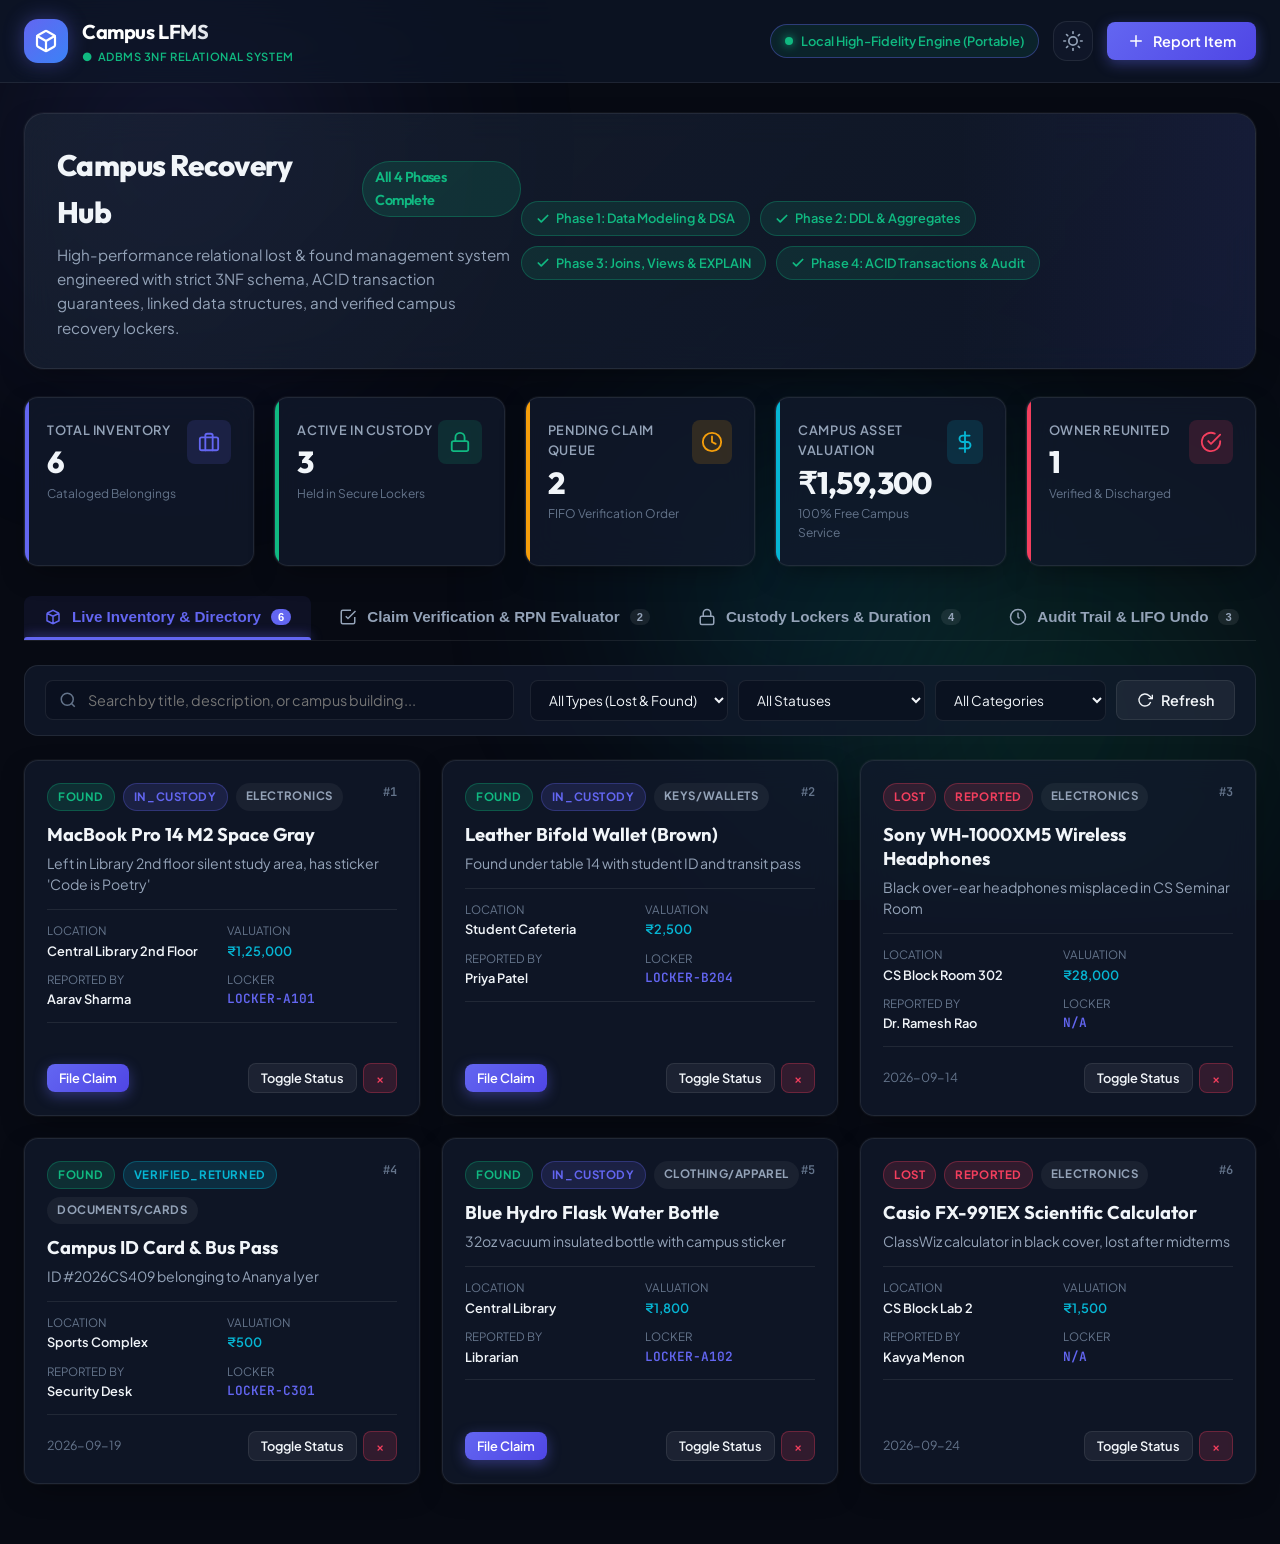
==== ui/index.html @ e2cf9685 "Complete Phases 1-4 implementation, practical demo suites, observation record, and modern Web UI" ====
<!DOCTYPE html>
<html lang="en">
<head>
  <meta charset="UTF-8">
  <meta name="viewport" content="width=device-width, initial-scale=1.0">
  <title>Campus Lost & Found Management System | Enterprise Relational Hub</title>
  <meta name="description" content="ADBMS Enterprise Relational Database and Data Structures Management System for Campus Lost and Found Property Recovery.">
  
  <!-- Modern Google Fonts -->
  <link rel="preconnect" href="https://fonts.googleapis.com">
  <link rel="preconnect" href="https://fonts.gstatic.com" crossorigin>
  <link href="https://fonts.googleapis.com/css2?family=JetBrains+Mono:wght@400;500;700&family=Outfit:wght@500;600;700;800&family=Plus+Jakarta+Sans:wght@400;500;600;700&display=swap" rel="stylesheet">
  
  <link rel="stylesheet" href="styles.css">
</head>
<body>

  <!-- Ambient Animated Gradient Mesh -->
  <div class="ambient-bg" aria-hidden="true">
    <div class="ambient-blob blob-1"></div>
    <div class="ambient-blob blob-2"></div>
    <div class="ambient-blob blob-3"></div>
  </div>

  <!-- Header -->
  <header class="site-header">
    <div class="header-inner">
      <a href="#" class="brand" id="brand-link">
        <div class="brand-icon">
          <svg width="24" height="24" viewBox="0 0 24 24" fill="none" stroke="currentColor" stroke-width="2.2" stroke-linecap="round" stroke-linejoin="round">
            <path d="M21 16V8a2 2 0 0 0-1-1.73l-7-4a2 2 0 0 0-2 0l-7 4A2 2 0 0 0 3 8v8a2 2 0 0 0 1 1.73l7 4a2 2 0 0 0 2 0l7-4A2 2 0 0 0 21 16z"></path>
            <polyline points="3.27 6.96 12 12.01 20.73 6.96"></polyline>
            <line x1="12" y1="22.08" x2="12" y2="12"></line>
          </svg>
        </div>
        <div class="brand-info">
          <h1>Campus LFMS</h1>
          <div class="brand-badge">
            <span>●</span> ADBMS 3NF Relational System
          </div>
        </div>
      </a>

      <div class="header-actions">
        <div class="system-status-pill" id="system-status-pill" title="Live Database Engine Status">
          <span class="status-dot"></span>
          <span id="db-engine-label">SQLite Engine Active</span>
        </div>

        <button class="theme-btn" id="theme-toggle-btn" aria-label="Toggle Theme" title="Toggle Light/Dark Theme">
          <svg width="20" height="20" viewBox="0 0 24 24" fill="none" stroke="currentColor" stroke-width="2" stroke-linecap="round" stroke-linejoin="round">
            <circle cx="12" cy="12" r="5"></circle>
            <line x1="12" y1="1" x2="12" y2="3"></line>
            <line x1="12" y1="21" x2="12" y2="23"></line>
            <line x1="4.22" y1="4.22" x2="5.64" y2="5.64"></line>
            <line x1="18.36" y1="18.36" x2="19.78" y2="19.78"></line>
            <line x1="1" y1="12" x2="3" y2="12"></line>
            <line x1="21" y1="12" x2="23" y2="12"></line>
            <line x1="4.22" y1="19.78" x2="5.64" y2="18.36"></line>
            <line x1="18.36" y1="5.64" x2="19.78" y2="4.22"></line>
          </svg>
        </button>

        <button class="btn btn-primary" id="btn-report-item">
          <svg width="18" height="18" viewBox="0 0 24 24" fill="none" stroke="currentColor" stroke-width="2" stroke-linecap="round" stroke-linejoin="round">
            <line x1="12" y1="5" x2="12" y2="19"></line>
            <line x1="5" y1="12" x2="19" y2="12"></line>
          </svg>
          Report Item
        </button>
      </div>
    </div>
  </header>

  <!-- Main App Container -->
  <main class="container">

    <!-- Hero / Phase Progress Banner -->
    <section class="hero-banner">
      <div class="hero-text">
        <h2>
          <span>Campus Recovery Hub</span>
          <span style="font-size: 0.9rem; font-weight: 600; color: var(--emerald); background: rgba(16, 185, 129, 0.15); padding: 4px 12px; border-radius: var(--radius-full); border: 1px solid rgba(16, 185, 129, 0.3);">All 4 Phases Complete</span>
        </h2>
        <p>
          High-performance relational lost & found management system engineered with strict 3NF schema, 
          ACID transaction guarantees, linked data structures, and verified campus recovery lockers.
        </p>
      </div>

      <div class="phase-badges-row">
        <div class="phase-pill completed" title="Phase 1: Real-world dataset extraction, ER model, 3NF schema & Linear DSA (Linked List, Queue, Stack, RPN)">
          <svg width="14" height="14" viewBox="0 0 24 24" fill="none" stroke="currentColor" stroke-width="3" stroke-linecap="round" stroke-linejoin="round"><polyline points="20 6 9 17 4 12"></polyline></svg>
          Phase 1: Data Modeling & DSA
        </div>
        <div class="phase-pill completed" title="Phase 2: DDL 7-table creation, DML seeding, data cleaning, NULL handling & aggregate queries">
          <svg width="14" height="14" viewBox="0 0 24 24" fill="none" stroke="currentColor" stroke-width="3" stroke-linecap="round" stroke-linejoin="round"><polyline points="20 6 9 17 4 12"></polyline></svg>
          Phase 2: DDL & Aggregates
        </div>
        <div class="phase-pill completed" title="Phase 3: Joins, subqueries, database views, EXPLAIN plans & stored functions">
          <svg width="14" height="14" viewBox="0 0 24 24" fill="none" stroke="currentColor" stroke-width="3" stroke-linecap="round" stroke-linejoin="round"><polyline points="20 6 9 17 4 12"></polyline></svg>
          Phase 3: Joins, Views & EXPLAIN
        </div>
        <div class="phase-pill completed" title="Phase 4: ACID transactions, concurrency isolation, locks & referential integrity audits">
          <svg width="14" height="14" viewBox="0 0 24 24" fill="none" stroke="currentColor" stroke-width="3" stroke-linecap="round" stroke-linejoin="round"><polyline points="20 6 9 17 4 12"></polyline></svg>
          Phase 4: ACID Transactions & Audit
        </div>
      </div>
    </section>

    <!-- KPI Metrics Grid -->
    <section class="metrics-grid" id="metrics-grid">
      <div class="metric-card indigo">
        <div class="metric-content">
          <span class="metric-label">Total Inventory</span>
          <span class="metric-value" id="kpi-total-items">--</span>
          <span class="metric-sub">Cataloged Belongings</span>
        </div>
        <div class="metric-icon-box">
          <svg width="22" height="22" viewBox="0 0 24 24" fill="none" stroke="currentColor" stroke-width="2" stroke-linecap="round" stroke-linejoin="round">
            <rect x="2" y="7" width="20" height="14" rx="2" ry="2"></rect>
            <path d="M16 21V5a2 2 0 0 0-2-2h-4a2 2 0 0 0-2 2v16"></path>
          </svg>
        </div>
      </div>

      <div class="metric-card emerald">
        <div class="metric-content">
          <span class="metric-label">Active in Custody</span>
          <span class="metric-value" id="kpi-in-custody">--</span>
          <span class="metric-sub">Held in Secure Lockers</span>
        </div>
        <div class="metric-icon-box">
          <svg width="22" height="22" viewBox="0 0 24 24" fill="none" stroke="currentColor" stroke-width="2" stroke-linecap="round" stroke-linejoin="round">
            <rect x="3" y="11" width="18" height="11" rx="2" ry="2"></rect>
            <path d="M7 11V7a5 5 0 0 1 10 0v4"></path>
          </svg>
        </div>
      </div>

      <div class="metric-card amber">
        <div class="metric-content">
          <span class="metric-label">Pending Claim Queue</span>
          <span class="metric-value" id="kpi-pending-claims">--</span>
          <span class="metric-sub">FIFO Verification Order</span>
        </div>
        <div class="metric-icon-box">
          <svg width="22" height="22" viewBox="0 0 24 24" fill="none" stroke="currentColor" stroke-width="2" stroke-linecap="round" stroke-linejoin="round">
            <circle cx="12" cy="12" r="10"></circle>
            <polyline points="12 6 12 12 16 14"></polyline>
          </svg>
        </div>
      </div>

      <div class="metric-card cyan">
        <div class="metric-content">
          <span class="metric-label">Campus Asset Valuation</span>
          <span class="metric-value" id="kpi-total-val">₹0</span>
          <span class="metric-sub">100% Free Campus Service</span>
        </div>
        <div class="metric-icon-box">
          <svg width="22" height="22" viewBox="0 0 24 24" fill="none" stroke="currentColor" stroke-width="2" stroke-linecap="round" stroke-linejoin="round">
            <line x1="12" y1="1" x2="12" y2="23"></line>
            <path d="M17 5H9.5a3.5 3.5 0 0 0 0 7h5a3.5 3.5 0 0 1 0 7H6"></path>
          </svg>
        </div>
      </div>

      <div class="metric-card rose">
        <div class="metric-content">
          <span class="metric-label">Owner Reunited</span>
          <span class="metric-value" id="kpi-returned-count">--</span>
          <span class="metric-sub">Verified & Discharged</span>
        </div>
        <div class="metric-icon-box">
          <svg width="22" height="22" viewBox="0 0 24 24" fill="none" stroke="currentColor" stroke-width="2" stroke-linecap="round" stroke-linejoin="round">
            <path d="M22 11.08V12a10 10 0 1 1-5.93-9.14"></path>
            <polyline points="22 4 12 14.01 9 11.01"></polyline>
          </svg>
        </div>
      </div>
    </section>

    <!-- Navigation Tabs -->
    <nav class="main-nav-tabs" role="tablist">
      <button class="tab-btn active" data-tab="tab-inventory">
        <svg width="18" height="18" viewBox="0 0 24 24" fill="none" stroke="currentColor" stroke-width="2"><path d="M20 7l-8-4-8 4m16 0l-8 4m8-4v10l-8 4m0-10L4 7m8 4v10M4 7v10l8 4"/></svg>
        Live Inventory & Directory
        <span class="tab-badge" id="badge-items-count">0</span>
      </button>

      <button class="tab-btn" data-tab="tab-claims">
        <svg width="18" height="18" viewBox="0 0 24 24" fill="none" stroke="currentColor" stroke-width="2"><path d="M9 11l3 3L22 4"/><path d="M21 12v7a2 2 0 0 1-2 2H5a2 2 0 0 1-2-2V5a2 2 0 0 1 2-2h11"/></svg>
        Claim Verification & RPN Evaluator
        <span class="tab-badge" id="badge-claims-count">0</span>
      </button>

      <button class="tab-btn" data-tab="tab-lockers">
        <svg width="18" height="18" viewBox="0 0 24 24" fill="none" stroke="currentColor" stroke-width="2"><rect x="3" y="11" width="18" height="11" rx="2" ry="2"/><path d="M7 11V7a5 5 0 0 1 10 0v4"/></svg>
        Custody Lockers & Duration
        <span class="tab-badge" id="badge-lockers-count">0</span>
      </button>

      <button class="tab-btn" data-tab="tab-audit">
        <svg width="18" height="18" viewBox="0 0 24 24" fill="none" stroke="currentColor" stroke-width="2"><circle cx="12" cy="12" r="10"/><polyline points="12 6 12 12 14 14"/></svg>
        Audit Trail & LIFO Undo
        <span class="tab-badge" id="badge-audit-count">0</span>
      </button>

      <button class="tab-btn" data-tab="tab-lab">
        <svg width="18" height="18" viewBox="0 0 24 24" fill="none" stroke="currentColor" stroke-width="2"><path d="M10 2v7.31M14 2v7.31M8.5 2h7M14 9.3a6.5 6.5 0 1 1-4 0"/></svg>
        Lab Practical Showcase (CLO1 - 3)
      </button>
    </nav>

    <!-- ====================================================================
         TAB 1: LIVE INVENTORY & DIRECTORY
         ==================================================================== -->
    <section class="tab-pane active" id="tab-inventory">
      <div class="control-bar">
        <div class="search-wrapper">
          <svg class="search-icon" width="18" height="18" viewBox="0 0 24 24" fill="none" stroke="currentColor" stroke-width="2"><circle cx="11" cy="11" r="8"/><line x1="21" y1="21" x2="16.65" y2="16.65"/></svg>
          <input type="text" class="search-input" id="search-inventory" placeholder="Search by title, description, or campus building...">
        </div>

        <div class="filter-group">
          <select class="select-filter" id="filter-type">
            <option value="">All Types (Lost & Found)</option>
            <option value="FOUND">FOUND Only</option>
            <option value="LOST">LOST Only</option>
          </select>

          <select class="select-filter" id="filter-status">
            <option value="">All Statuses</option>
            <option value="IN_CUSTODY">IN_CUSTODY</option>
            <option value="REPORTED">REPORTED</option>
            <option value="CLAIM_PENDING">CLAIM_PENDING</option>
            <option value="VERIFIED_RETURNED">VERIFIED_RETURNED</option>
          </select>

          <select class="select-filter" id="filter-category">
            <option value="">All Categories</option>
            <option value="Electronics">Electronics</option>
            <option value="Keys/Wallets">Keys/Wallets</option>
            <option value="Documents/Cards">Documents/Cards</option>
            <option value="Clothing/Apparel">Clothing/Apparel</option>
            <option value="Bags/Backpacks">Bags/Backpacks</option>
          </select>

          <button class="btn btn-secondary" id="btn-refresh-inventory" title="Reload from database">
            <svg width="16" height="16" viewBox="0 0 24 24" fill="none" stroke="currentColor" stroke-width="2"><path d="M23 4v6h-6"/><path d="M20.49 15a9 9 0 1 1-2.12-9.36L23 10"/></svg>
            Refresh
          </button>
        </div>
      </div>

      <!-- Item Cards Container -->
      <div class="items-cards-grid" id="items-container">
        <!-- Rendered dynamically by JavaScript -->
      </div>
    </section>

    <!-- ====================================================================
         TAB 2: CLAIM VERIFICATION QUEUE & RPN EVALUATOR
         ==================================================================== -->
    <section class="tab-pane" id="tab-claims">
      <div class="pipeline-layout">
        <!-- FIFO Queue List -->
        <div class="queue-card">
          <div class="card-title-bar">
            <h3>
              <svg width="20" height="20" viewBox="0 0 24 24" fill="none" stroke="currentColor" stroke-width="2"><polyline points="22 12 18 12 15 21 9 3 6 12 2 12"/></svg>
              FIFO Verification Queue
            </h3>
            <button class="btn btn-secondary btn-sm" id="btn-new-claim-trigger">
              + File Claim
            </button>
          </div>

          <p style="font-size: 0.85rem; color: var(--text-muted); margin-bottom: 16px;">
            Claims arrive in strict FIFO (First-In, First-Out) queuing order using pointer-based LinkedQueue nodes.
          </p>

          <div class="queue-list" id="queue-items-container">
            <!-- Dynamically populated -->
          </div>
        </div>

        <!-- Dynamic Stack-Based RPN Evaluator & ACID Settlement -->
        <div class="evaluator-card">
          <div class="card-title-bar">
            <h3>
              <svg width="20" height="20" viewBox="0 0 24 24" fill="none" stroke="currentColor" stroke-width="2"><path d="M4 19.5A2.5 2.5 0 0 1 6.5 17H20"/><path d="M6.5 2H20v20H6.5A2.5 2.5 0 0 1 4 19.5v-15A2.5 2.5 0 0 1 6.5 2z"/></svg>
              Stack-Based Confidence Evaluator
            </h3>
            <span class="tag tag-custody" id="selected-claim-tag">No Claim Selected</span>
          </div>

          <div class="evaluator-formula-box">
            <div class="formula-label">Active Infix Verification Formula</div>
            <div class="formula-code">(desc_match * 0.40) + (serial_match * 0.40) + (photo_match * 0.20)</div>
            <div class="rpn-postfix-badge">RPN Postfix: <code>desc_match 0.40 * serial_match 0.40 * + photo_match 0.20 * +</code></div>
          </div>

          <!-- Interactive Sliders -->
          <div class="slider-group">
            <div class="slider-label-row">
              <span>Description Match (Weight: 40%)</span>
              <span id="val-desc-match">85%</span>
            </div>
            <input type="range" class="slider-input" id="slider-desc-match" min="0" max="100" value="85">
          </div>

          <div class="slider-group">
            <div class="slider-label-row">
              <span>Serial / ID Match (Weight: 40%)</span>
              <span id="val-serial-match">95%</span>
            </div>
            <input type="range" class="slider-input" id="slider-serial-match" min="0" max="100" value="95">
          </div>

          <div class="slider-group">
            <div class="slider-label-row">
              <span>Photo / Proof Evidence (Weight: 20%)</span>
              <span id="val-photo-match">90%</span>
            </div>
            <input type="range" class="slider-input" id="slider-photo-match" min="0" max="100" value="90">
          </div>

          <!-- Score Big Banner -->
          <div class="score-display-card">
            <div style="font-size: 0.8rem; text-transform: uppercase; letter-spacing: 0.05em; color: var(--text-muted);">
              Calculated Confidence Score
            </div>
            <div class="score-big" id="calculated-score-display">90.00%</div>
            <div class="threshold-indicator">
              Approval Threshold: <strong>≥ 75.0%</strong> | System Decision: <span id="decision-text" style="color: var(--emerald); font-weight: 700;">APPROVED</span>
            </div>
          </div>

          <!-- ACID Settlement Button Group -->
          <div class="acid-button-group">
            <button class="btn btn-emerald" id="btn-settle-approve" style="flex: 1;">
              <svg width="18" height="18" viewBox="0 0 24 24" fill="none" stroke="currentColor" stroke-width="2"><polyline points="20 6 9 17 4 12"/></svg>
              Commit ACID Return (Approve)
            </button>
            <button class="btn btn-danger" id="btn-settle-reject">
              <svg width="18" height="18" viewBox="0 0 24 24" fill="none" stroke="currentColor" stroke-width="2"><line x1="18" y1="6" x2="6" y2="18"/><line x1="6" y1="6" x2="18" y2="18"/></svg>
              Reject Claim
            </button>
          </div>
          <p style="font-size: 0.76rem; color: var(--text-dim); margin-top: 10px; text-align: center;">
            🛡️ Phase 4 ACID Guarantee: Atomically updates claim, transfers item status, releases locker, and records audit snapshot in one commit.
          </p>
        </div>
      </div>
    </section>

    <!-- ====================================================================
         TAB 3: CUSTODY LOCKERS & DURATION ANALYTICS
         ==================================================================== -->
    <section class="tab-pane" id="tab-lockers">
      <div class="card-title-bar" style="margin-bottom: 20px;">
        <div>
          <h3>Secure Campus Storage Lockers</h3>
          <p style="font-size: 0.85rem; color: var(--text-muted); margin-top: 4px;">
            100% Free Campus Custody Service (Zero-Fee Policy). Days held computed dynamically via <code>fn_custody_duration_days</code>.
          </p>
        </div>
      </div>

      <!-- Lockers Grid -->
      <div class="lockers-grid" id="lockers-container">
        <!-- Rendered dynamically -->
      </div>

      <!-- Category Analytics View Table -->
      <div class="card-title-bar" style="margin-top: 30px; margin-bottom: 16px;">
        <h3>Category Analytics Summary (Database View: <code>v_category_analytics</code>)</h3>
      </div>
      <div class="table-container">
        <table class="modern-table">
          <thead>
            <tr>
              <th>Category</th>
              <th>Total Items</th>
              <th>Found Count</th>
              <th>Lost Count</th>
              <th>Total Value (₹)</th>
            </tr>
          </thead>
          <tbody id="category-analytics-tbody">
            <!-- Dynamically populated -->
          </tbody>
        </table>
      </div>
    </section>

    <!-- ====================================================================
         TAB 4: AUDIT TRAIL & LIFO UNDO STACK
         ==================================================================== -->
    <section class="tab-pane" id="tab-audit">
      <div class="audit-layout">
        <!-- Timeline -->
        <div>
          <div class="card-title-bar">
            <h3>
              <svg width="20" height="20" viewBox="0 0 24 24" fill="none" stroke="currentColor" stroke-width="2"><circle cx="12" cy="12" r="10"/><polyline points="12 6 12 12 14 14"/></svg>
              Immutable Audit Action Log
            </h3>
            <span style="font-size: 0.8rem; color: var(--text-muted);">Database Table: <code>audit_actions</code></span>
          </div>
          <div class="timeline-list" id="audit-timeline-container">
            <!-- Dynamically populated -->
          </div>
        </div>

        <!-- LIFO Stack Visualizer & Undo Controller -->
        <div class="stack-visualizer-card">
          <div class="card-title-bar">
            <h3>LIFO Undo Stack</h3>
            <span class="tag tag-custody" id="stack-count-tag">Depth: 0</span>
          </div>

          <p style="font-size: 0.85rem; color: var(--text-muted); margin-bottom: 20px;">
            Pointer-based Singly Linked Stack preserves multi-level history. Clicking <strong>Undo Last Action</strong> pops top stack node and rolls back system state.
          </p>

          <button class="btn btn-primary" id="btn-undo-action" style="width: 100%; justify-content: center; margin-bottom: 16px;">
            <svg width="18" height="18" viewBox="0 0 24 24" fill="none" stroke="currentColor" stroke-width="2"><path d="M3 7v6h6"/><path d="M21 17a9 9 0 0 0-9-9 9 9 0 0 0-6 2.3L3 13"/></svg>
            Undo Last Action (Pop Stack)
          </button>

          <div style="background: rgba(10, 16, 30, 0.7); border: 1px solid var(--border-subtle); border-radius: var(--radius-sm); padding: 14px;">
            <div style="font-size: 0.75rem; font-weight: 700; color: var(--text-dim); text-transform: uppercase; margin-bottom: 6px;">Stack Operations</div>
            <ul style="font-size: 0.8rem; color: var(--text-muted); padding-left: 18px; line-height: 1.6;">
              <li><code>push(AuditAction)</code>: O(1) head insertion</li>
              <li><code>pop()</code>: O(1) top node extraction</li>
              <li><code>peek()</code>: O(1) inspection without removal</li>
            </ul>
          </div>
        </div>
      </div>
    </section>

    <!-- ====================================================================
         TAB 5: LAB PRACTICAL SHOWCASE (CLO1 - CLO3)
         ==================================================================== -->
    <section class="tab-pane" id="tab-lab">
      <div class="card-title-bar" style="margin-bottom: 20px;">
        <div>
          <h3>ADBMS Practical Lab Demonstration Suites</h3>
          <p style="font-size: 0.85rem; color: var(--text-muted); margin-top: 4px;">
            Run live verification suites on the active database engine to inspect execution outputs, constraints, views, and ACID tests.
          </p>
        </div>
      </div>

      <div class="lab-grid">
        <div class="lab-phase-card">
          <div>
            <div class="tag tag-custody" style="margin-bottom: 10px;">CLO1 Target</div>
            <h4 style="font-family: 'Outfit'; font-size: 1.15rem; margin-bottom: 8px;">Phase 1: Linear DSA</h4>
            <p style="font-size: 0.84rem; color: var(--text-muted); margin-bottom: 16px;">
              Validates pure Node Linked List, FIFO queue, LIFO undo stack, and Infix-to-Postfix RPN formula evaluation.
            </p>
          </div>
          <button class="btn btn-secondary btn-sm" id="btn-run-phase1">
            ▶ Run Phase 1 Suite
          </button>
        </div>

        <div class="lab-phase-card">
          <div>
            <div class="tag tag-found" style="margin-bottom: 10px;">CLO2 Target</div>
            <h4 style="font-family: 'Outfit'; font-size: 1.15rem; margin-bottom: 8px;">Phase 2: DDL & DML</h4>
            <p style="font-size: 0.84rem; color: var(--text-muted); margin-bottom: 16px;">
              Executes 7-table creation, DML seeding with realistic dates, constraint validations, and aggregate summaries.
            </p>
          </div>
          <button class="btn btn-secondary btn-sm" id="btn-run-phase2">
            ▶ Run Phase 2 Suite
          </button>
        </div>

        <div class="lab-phase-card">
          <div>
            <div class="tag tag-returned" style="margin-bottom: 10px;">CLO2 & CLO3 Target</div>
            <h4 style="font-family: 'Outfit'; font-size: 1.15rem; margin-bottom: 8px;">Phase 3: Joins & Views</h4>
            <p style="font-size: 0.84rem; color: var(--text-muted); margin-bottom: 16px;">
              Executes multi-table joins, nested subqueries, database views, EXPLAIN execution plans, and custody functions.
            </p>
          </div>
          <button class="btn btn-secondary btn-sm" id="btn-run-phase3">
            ▶ Run Phase 3 Suite
          </button>
        </div>

        <div class="lab-phase-card">
          <div>
            <div class="tag tag-pending" style="margin-bottom: 10px;">CLO3 Target</div>
            <h4 style="font-family: 'Outfit'; font-size: 1.15rem; margin-bottom: 8px;">Phase 4: ACID Transactions</h4>
            <p style="font-size: 0.84rem; color: var(--text-muted); margin-bottom: 16px;">
              Simulates Commit, Rollback, Savepoints, pessimistic locking analysis, integrity constraint tests, and audit checks.
            </p>
          </div>
          <button class="btn btn-secondary btn-sm" id="btn-run-phase4">
            ▶ Run Phase 4 Suite
          </button>
        </div>
      </div>

      <!-- Live Terminal Output Console -->
      <div class="card-title-bar" style="margin-top: 10px;">
        <span style="font-size: 0.85rem; font-weight: 700; color: var(--text-muted); text-transform: uppercase;">
          Interactive Live Console Output
        </span>
        <button class="btn btn-secondary btn-sm" id="btn-clear-terminal">Clear Console</button>
      </div>
      <pre class="terminal-box" id="terminal-output">Ready. Click any Phase Suite button above to execute practical scripts and view real-time database outputs.</pre>
    </section>

  </main>

  <!-- ====================================================================
       MODAL: REPORT NEW ITEM (LOST OR FOUND)
       ==================================================================== -->
  <div class="modal-overlay" id="modal-report-item">
    <div class="modal-content">
      <div class="modal-header">
        <h3>Report Campus Property</h3>
        <button class="modal-close" data-close="modal-report-item">&times;</button>
      </div>

      <form id="form-report-item">
        <div class="form-group">
          <label for="item-type-input">Report Type *</label>
          <select class="form-select" id="item-type-input" required>
            <option value="FOUND">FOUND (Misplaced item discovered on campus)</option>
            <option value="LOST">LOST (Owner searching for misplaced property)</option>
          </select>
        </div>

        <div class="form-group">
          <label for="item-title-input">Item Title / Headline *</label>
          <input type="text" class="form-input" id="item-title-input" placeholder="e.g. Dell XPS 15 Laptop or Sony Wireless Headphones" required>
        </div>

        <div class="form-group">
          <label for="item-category-input">Category Taxonomy *</label>
          <select class="form-select" id="item-category-input" required>
            <option value="Electronics">Electronics</option>
            <option value="Keys/Wallets">Keys/Wallets</option>
            <option value="Documents/Cards">Documents/Cards</option>
            <option value="Clothing/Apparel">Clothing/Apparel</option>
            <option value="Bags/Backpacks">Bags/Backpacks</option>
          </select>
        </div>

        <div class="form-group">
          <label for="item-location-input">Campus Location / Facility *</label>
          <input type="text" class="form-input" id="item-location-input" placeholder="e.g. Central Library 2nd Floor or CS Block Lab 3" required>
        </div>

        <div class="form-group">
          <label for="item-desc-input">Detailed Description & Distinctive Marks *</label>
          <textarea class="form-textarea" id="item-desc-input" rows="3" placeholder="Provide distinct characteristics, color, stickers, model markings..." required></textarea>
        </div>

        <div class="form-group">
          <label for="item-val-input">Declared Valuation (₹)</label>
          <input type="number" class="form-input" id="item-val-input" min="0" step="50" value="0">
        </div>

        <div class="form-group">
          <label for="item-reporter-name">Reporter Name *</label>
          <input type="text" class="form-input" id="item-reporter-name" placeholder="Full Name" required>
        </div>

        <div class="form-group">
          <label for="item-reporter-contact">Campus Email / Phone *</label>
          <input type="text" class="form-input" id="item-reporter-contact" placeholder="email@campus.edu or +91 98..." required>
        </div>

        <div style="display: flex; justify-content: flex-end; gap: 12px; margin-top: 24px;">
          <button type="button" class="btn btn-secondary" data-close="modal-report-item">Cancel</button>
          <button type="submit" class="btn btn-primary" id="btn-submit-item">Save & Register</button>
        </div>
      </form>
    </div>
  </div>

  <!-- ====================================================================
       MODAL: FILE VERIFICATION CLAIM
       ==================================================================== -->
  <div class="modal-overlay" id="modal-submit-claim">
    <div class="modal-content">
      <div class="modal-header">
        <h3>Submit Ownership Claim Ticket</h3>
        <button class="modal-close" data-close="modal-submit-claim">&times;</button>
      </div>

      <form id="form-submit-claim">
        <div class="form-group">
          <label for="claim-item-select">Target Found Item *</label>
          <select class="form-select" id="claim-item-select" required>
            <!-- Dynamically populated with active FOUND items -->
          </select>
        </div>

        <div class="form-group">
          <label for="claimant-name-input">Claimant Name *</label>
          <input type="text" class="form-input" id="claimant-name-input" placeholder="Your Full Name" required>
        </div>

        <div class="form-group">
          <label for="claimant-contact-input">Campus Email or Contact Number *</label>
          <input type="text" class="form-input" id="claimant-contact-input" placeholder="student@campus.edu" required>
        </div>

        <div class="form-group">
          <label for="claim-proof-input">Proof of Ownership Description *</label>
          <textarea class="form-textarea" id="claim-proof-input" rows="4" placeholder="Detail serial number, lock code, unique scratches, purchase receipt date, wallpaper description..." required></textarea>
        </div>

        <div style="display: flex; justify-content: flex-end; gap: 12px; margin-top: 24px;">
          <button type="button" class="btn btn-secondary" data-close="modal-submit-claim">Cancel</button>
          <button type="submit" class="btn btn-primary" id="btn-enqueue-claim">Enqueue Claim (FIFO)</button>
        </div>
      </form>
    </div>
  </div>

  <!-- Toast Notification Container -->
  <div class="toast-container" id="toast-container"></div>

  <!-- Main JavaScript Logic -->
  <script src="app.js"></script>
</body>
</html>
---- ui/styles.css ----
/* ==========================================================================
   LOST AND FOUND MANAGEMENT SYSTEM (LFMS) — MODERN DESIGN SYSTEM
   Theme: Obsidian Dark / Cosmic Glass with Harmonious Accent Highlights
   ========================================================================== */

:root {
  /* Color Palette */
  --bg-darker: #070a13;
  --bg-dark: #0c1222;
  --bg-card: rgba(18, 26, 45, 0.75);
  --bg-card-hover: rgba(28, 40, 68, 0.85);
  --bg-glass: rgba(15, 23, 42, 0.65);
  --bg-input: rgba(10, 16, 30, 0.7);
  --border-subtle: rgba(255, 255, 255, 0.08);
  --border-glow: rgba(99, 102, 241, 0.35);
  
  /* Primary & Accents */
  --primary: #6366f1;
  --primary-hover: #4f46e5;
  --primary-glow: rgba(99, 102, 241, 0.4);
  --emerald: #10b981;
  --emerald-glow: rgba(16, 185, 129, 0.35);
  --cyan: #06b6d4;
  --cyan-glow: rgba(6, 182, 212, 0.35);
  --amber: #f59e0b;
  --amber-glow: rgba(245, 158, 11, 0.35);
  --rose: #f43f5e;
  --rose-glow: rgba(244, 63, 94, 0.35);
  --purple: #a855f7;

  /* Typography Colors */
  --text-main: #f1f5f9;
  --text-muted: #94a3b8;
  --text-dim: #64748b;
  --text-inverse: #070a13;

  /* Shadows & Blur */
  --glass-blur: blur(16px);
  --card-shadow: 0 10px 30px -10px rgba(0, 0, 0, 0.5), 0 0 1px 1px rgba(255, 255, 255, 0.05);
  --glow-shadow: 0 0 25px -5px var(--primary-glow);

  /* Layout & Radii */
  --radius-sm: 8px;
  --radius-md: 14px;
  --radius-lg: 20px;
  --radius-full: 9999px;
  --transition: all 0.25s cubic-bezier(0.4, 0, 0.2, 1);
}

/* Light Theme Overrides */
body.light-theme {
  --bg-darker: #f8fafc;
  --bg-dark: #f1f5f9;
  --bg-card: rgba(255, 255, 255, 0.85);
  --bg-card-hover: rgba(255, 255, 255, 0.95);
  --bg-glass: rgba(255, 255, 255, 0.7);
  --bg-input: #ffffff;
  --border-subtle: rgba(0, 0, 0, 0.08);
  --border-glow: rgba(99, 102, 241, 0.25);
  --text-main: #0f172a;
  --text-muted: #475569;
  --text-dim: #64748b;
  --card-shadow: 0 10px 25px -5px rgba(0, 0, 0, 0.06), 0 0 1px 1px rgba(0, 0, 0, 0.05);
}

/* Base Reset */
*, *::before, *::after {
  box-sizing: border-box;
  margin: 0;
  padding: 0;
}

body {
  font-family: 'Plus Jakarta Sans', system-ui, -apple-system, sans-serif;
  background-color: var(--bg-darker);
  color: var(--text-main);
  min-height: 100vh;
  line-height: 1.6;
  overflow-x: hidden;
  position: relative;
  transition: background-color 0.3s ease, color 0.3s ease;
}

/* Ambient Animated Background */
.ambient-bg {
  position: fixed;
  top: 0;
  left: 0;
  width: 100vw;
  height: 100vh;
  z-index: -1;
  pointer-events: none;
  overflow: hidden;
}

.ambient-blob {
  position: absolute;
  border-radius: 50%;
  filter: blur(120px);
  opacity: 0.22;
  animation: floatOrb 22s infinite alternate ease-in-out;
}

.blob-1 {
  width: 550px;
  height: 550px;
  background: radial-gradient(circle, var(--primary) 0%, transparent 70%);
  top: -120px;
  left: -100px;
}

.blob-2 {
  width: 650px;
  height: 650px;
  background: radial-gradient(circle, var(--emerald) 0%, transparent 70%);
  bottom: -150px;
  right: -100px;
  animation-duration: 26s;
  animation-delay: -5s;
}

.blob-3 {
  width: 450px;
  height: 450px;
  background: radial-gradient(circle, var(--cyan) 0%, transparent 70%);
  top: 40%;
  left: 45%;
  animation-duration: 18s;
  animation-delay: -10s;
}

@keyframes floatOrb {
  0% { transform: translate(0, 0) scale(1); }
  50% { transform: translate(60px, 40px) scale(1.08); }
  100% { transform: translate(-40px, 80px) scale(0.95); }
}

/* Container */
.container {
  max-width: 1360px;
  margin: 0 auto;
  padding: 0 24px 60px 24px;
}

/* ==========================================================================
   Header & Navbar
   ========================================================================== */
.site-header {
  position: sticky;
  top: 0;
  z-index: 100;
  backdrop-filter: var(--glass-blur);
  -webkit-backdrop-filter: var(--glass-blur);
  background: var(--bg-glass);
  border-bottom: 1px solid var(--border-subtle);
  margin-bottom: 30px;
}

.header-inner {
  display: flex;
  align-items: center;
  justify-content: space-between;
  padding: 16px 24px;
  max-width: 1360px;
  margin: 0 auto;
}

.brand {
  display: flex;
  align-items: center;
  gap: 14px;
  text-decoration: none;
  color: var(--text-main);
}

.brand-icon {
  width: 44px;
  height: 44px;
  border-radius: var(--radius-md);
  background: linear-gradient(135deg, var(--primary), #3b82f6);
  display: flex;
  align-items: center;
  justify-content: center;
  color: white;
  box-shadow: 0 0 20px var(--primary-glow);
}

.brand-info h1 {
  font-family: 'Outfit', sans-serif;
  font-size: 1.25rem;
  font-weight: 700;
  letter-spacing: -0.02em;
  background: linear-gradient(135deg, #ffffff 40%, #94a3b8 100%);
  -webkit-background-clip: text;
  -webkit-text-fill-color: transparent;
}

body.light-theme .brand-info h1 {
  background: linear-gradient(135deg, #0f172a 40%, #334155 100%);
  -webkit-background-clip: text;
  -webkit-text-fill-color: transparent;
}

.brand-badge {
  font-size: 0.7rem;
  font-weight: 600;
  text-transform: uppercase;
  letter-spacing: 0.05em;
  color: var(--emerald);
  display: flex;
  align-items: center;
  gap: 5px;
}

.header-actions {
  display: flex;
  align-items: center;
  gap: 14px;
}

.system-status-pill {
  display: flex;
  align-items: center;
  gap: 8px;
  padding: 6px 14px;
  border-radius: var(--radius-full);
  background: rgba(16, 185, 129, 0.1);
  border: 1px solid rgba(16, 185, 129, 0.25);
  font-size: 0.8rem;
  font-weight: 600;
  color: var(--emerald);
}

.status-dot {
  width: 8px;
  height: 8px;
  border-radius: 50%;
  background-color: var(--emerald);
  box-shadow: 0 0 10px var(--emerald);
  animation: pulseDot 2s infinite;
}

@keyframes pulseDot {
  0%, 100% { opacity: 1; transform: scale(1); }
  50% { opacity: 0.5; transform: scale(1.3); }
}

.theme-btn {
  background: var(--bg-card);
  border: 1px solid var(--border-subtle);
  color: var(--text-muted);
  width: 40px;
  height: 40px;
  border-radius: var(--radius-md);
  display: flex;
  align-items: center;
  justify-content: center;
  cursor: pointer;
  transition: var(--transition);
}

.theme-btn:hover {
  color: var(--text-main);
  border-color: var(--border-glow);
  transform: translateY(-2px);
}

/* ==========================================================================
   Hero & Phase Banner
   ========================================================================== */
.hero-banner {
  background: linear-gradient(135deg, rgba(30, 41, 59, 0.6) 0%, rgba(15, 23, 42, 0.85) 100%);
  border: 1px solid var(--border-subtle);
  border-radius: var(--radius-lg);
  padding: 28px 32px;
  margin-bottom: 28px;
  backdrop-filter: var(--glass-blur);
  display: flex;
  justify-content: space-between;
  align-items: center;
  position: relative;
  overflow: hidden;
  box-shadow: var(--card-shadow);
}

.hero-banner::after {
  content: '';
  position: absolute;
  top: 0;
  right: 0;
  width: 300px;
  height: 100%;
  background: linear-gradient(90deg, transparent, rgba(99, 102, 241, 0.08));
  pointer-events: none;
}

.hero-text h2 {
  font-family: 'Outfit', sans-serif;
  font-size: 1.85rem;
  font-weight: 800;
  letter-spacing: -0.02em;
  margin-bottom: 6px;
  display: flex;
  align-items: center;
  gap: 12px;
}

.hero-text p {
  color: var(--text-muted);
  font-size: 0.95rem;
  max-width: 650px;
}

.phase-badges-row {
  display: flex;
  gap: 10px;
  flex-wrap: wrap;
}

.phase-pill {
  display: flex;
  align-items: center;
  gap: 6px;
  padding: 6px 14px;
  background: rgba(255, 255, 255, 0.04);
  border: 1px solid var(--border-subtle);
  border-radius: var(--radius-full);
  font-size: 0.8rem;
  font-weight: 600;
  color: var(--text-muted);
  transition: var(--transition);
}

.phase-pill.completed {
  background: rgba(16, 185, 129, 0.12);
  border-color: rgba(16, 185, 129, 0.3);
  color: var(--emerald);
}

.phase-pill.completed svg {
  color: var(--emerald);
}

/* ==========================================================================
   Metrics Grid (KPI Cards)
   ========================================================================== */
.metrics-grid {
  display: grid;
  grid-template-columns: repeat(auto-fit, minmax(230px, 1fr));
  gap: 20px;
  margin-bottom: 30px;
}

.metric-card {
  background: var(--bg-card);
  border: 1px solid var(--border-subtle);
  border-radius: var(--radius-md);
  padding: 22px;
  backdrop-filter: var(--glass-blur);
  display: flex;
  align-items: flex-start;
  justify-content: space-between;
  box-shadow: var(--card-shadow);
  transition: var(--transition);
  position: relative;
  overflow: hidden;
}

.metric-card:hover {
  transform: translateY(-4px);
  border-color: var(--border-glow);
  box-shadow: 0 15px 35px -10px rgba(0, 0, 0, 0.6);
}

.metric-card::before {
  content: '';
  position: absolute;
  top: 0;
  left: 0;
  width: 4px;
  height: 100%;
}

.metric-card.indigo::before { background: var(--primary); }
.metric-card.emerald::before { background: var(--emerald); }
.metric-card.amber::before { background: var(--amber); }
.metric-card.cyan::before { background: var(--cyan); }
.metric-card.rose::before { background: var(--rose); }

.metric-content {
  display: flex;
  flex-direction: column;
}

.metric-label {
  font-size: 0.8rem;
  font-weight: 600;
  text-transform: uppercase;
  letter-spacing: 0.05em;
  color: var(--text-muted);
  margin-bottom: 6px;
}

.metric-value {
  font-family: 'Outfit', sans-serif;
  font-size: 1.9rem;
  font-weight: 800;
  letter-spacing: -0.02em;
  color: var(--text-main);
  line-height: 1.1;
  margin-bottom: 4px;
}

.metric-sub {
  font-size: 0.75rem;
  color: var(--text-dim);
}

.metric-icon-box {
  width: 44px;
  height: 44px;
  border-radius: var(--radius-sm);
  display: flex;
  align-items: center;
  justify-content: center;
}

.indigo .metric-icon-box { background: rgba(99, 102, 241, 0.15); color: var(--primary); }
.emerald .metric-icon-box { background: rgba(16, 185, 129, 0.15); color: var(--emerald); }
.amber .metric-icon-box { background: rgba(245, 158, 11, 0.15); color: var(--amber); }
.cyan .metric-icon-box { background: rgba(6, 182, 212, 0.15); color: var(--cyan); }
.rose .metric-icon-box { background: rgba(244, 63, 94, 0.15); color: var(--rose); }

/* ==========================================================================
   Navigation Tabs
   ========================================================================== */
.main-nav-tabs {
  display: flex;
  gap: 8px;
  border-bottom: 1px solid var(--border-subtle);
  margin-bottom: 24px;
  padding-bottom: 2px;
  overflow-x: auto;
}

.tab-btn {
  display: flex;
  align-items: center;
  gap: 10px;
  padding: 12px 20px;
  border-radius: var(--radius-sm) var(--radius-sm) 0 0;
  background: transparent;
  border: none;
  color: var(--text-muted);
  font-size: 0.95rem;
  font-weight: 600;
  cursor: pointer;
  transition: var(--transition);
  position: relative;
  white-space: nowrap;
}

.tab-btn:hover {
  color: var(--text-main);
  background: rgba(255, 255, 255, 0.03);
}

.tab-btn.active {
  color: var(--primary);
  background: rgba(99, 102, 241, 0.08);
}

.tab-btn.active::after {
  content: '';
  position: absolute;
  bottom: -2px;
  left: 0;
  width: 100%;
  height: 3px;
  background: var(--primary);
  border-radius: 3px 3px 0 0;
  box-shadow: 0 0 12px var(--primary);
}

.tab-badge {
  padding: 2px 7px;
  border-radius: var(--radius-full);
  font-size: 0.7rem;
  font-weight: 700;
  background: rgba(255, 255, 255, 0.08);
  color: var(--text-muted);
}

.tab-btn.active .tab-badge {
  background: var(--primary);
  color: white;
}

/* ==========================================================================
   Tab View Content Panels
   ========================================================================== */
.tab-pane {
  display: none;
  animation: fadeIn 0.3s ease;
}

.tab-pane.active {
  display: block;
}

@keyframes fadeIn {
  from { opacity: 0; transform: translateY(6px); }
  to { opacity: 1; transform: translateY(0); }
}

/* Common Control Bar */
.control-bar {
  display: flex;
  align-items: center;
  justify-content: space-between;
  gap: 16px;
  background: var(--bg-card);
  border: 1px solid var(--border-subtle);
  border-radius: var(--radius-md);
  padding: 14px 20px;
  margin-bottom: 24px;
  flex-wrap: wrap;
}

.search-wrapper {
  position: relative;
  flex: 1;
  min-width: 260px;
}

.search-icon {
  position: absolute;
  left: 14px;
  top: 50%;
  transform: translateY(-50%);
  color: var(--text-dim);
  pointer-events: none;
}

.search-input {
  width: 100%;
  padding: 10px 14px 10px 42px;
  background: var(--bg-input);
  border: 1px solid var(--border-subtle);
  border-radius: var(--radius-sm);
  color: var(--text-main);
  font-size: 0.9rem;
  font-family: inherit;
  transition: var(--transition);
}

.search-input:focus {
  outline: none;
  border-color: var(--primary);
  box-shadow: 0 0 0 3px rgba(99, 102, 241, 0.15);
}

.filter-group {
  display: flex;
  align-items: center;
  gap: 10px;
  flex-wrap: wrap;
}

.select-filter {
  padding: 10px 14px;
  background: var(--bg-input);
  border: 1px solid var(--border-subtle);
  border-radius: var(--radius-sm);
  color: var(--text-main);
  font-size: 0.85rem;
  font-family: inherit;
  cursor: pointer;
  outline: none;
  transition: var(--transition);
}

.select-filter:focus {
  border-color: var(--primary);
}

/* Primary Buttons */
.btn {
  display: inline-flex;
  align-items: center;
  gap: 8px;
  padding: 10px 20px;
  border-radius: var(--radius-sm);
  font-size: 0.9rem;
  font-weight: 600;
  font-family: inherit;
  border: none;
  cursor: pointer;
  transition: var(--transition);
  text-decoration: none;
}

.btn-primary {
  background: linear-gradient(135deg, var(--primary), var(--primary-hover));
  color: white;
  box-shadow: 0 4px 14px var(--primary-glow);
}

.btn-primary:hover {
  transform: translateY(-2px);
  box-shadow: 0 6px 20px var(--primary-glow);
}

.btn-emerald {
  background: linear-gradient(135deg, var(--emerald), #059669);
  color: white;
  box-shadow: 0 4px 14px var(--emerald-glow);
}

.btn-emerald:hover {
  transform: translateY(-2px);
  box-shadow: 0 6px 20px var(--emerald-glow);
}

.btn-secondary {
  background: rgba(255, 255, 255, 0.06);
  border: 1px solid var(--border-subtle);
  color: var(--text-main);
}

.btn-secondary:hover {
  background: rgba(255, 255, 255, 0.1);
  border-color: rgba(255, 255, 255, 0.15);
  transform: translateY(-2px);
}

.btn-danger {
  background: rgba(244, 63, 94, 0.15);
  border: 1px solid rgba(244, 63, 94, 0.3);
  color: var(--rose);
}

.btn-danger:hover {
  background: var(--rose);
  color: white;
}

.btn-sm {
  padding: 6px 12px;
  font-size: 0.8rem;
}

/* ==========================================================================
   Item Cards Grid
   ========================================================================== */
.items-cards-grid {
  display: grid;
  grid-template-columns: repeat(auto-fill, minmax(330px, 1fr));
  gap: 22px;
}

.item-card {
  background: var(--bg-card);
  border: 1px solid var(--border-subtle);
  border-radius: var(--radius-md);
  padding: 22px;
  backdrop-filter: var(--glass-blur);
  display: flex;
  flex-direction: column;
  justify-content: space-between;
  transition: var(--transition);
  position: relative;
  box-shadow: var(--card-shadow);
}

.item-card:hover {
  transform: translateY(-4px);
  border-color: var(--border-glow);
  box-shadow: 0 16px 36px -10px rgba(0, 0, 0, 0.6);
}

.item-card-header {
  display: flex;
  justify-content: space-between;
  align-items: flex-start;
  margin-bottom: 12px;
}

.item-badge-group {
  display: flex;
  gap: 8px;
  flex-wrap: wrap;
}

.tag {
  font-size: 0.72rem;
  font-weight: 700;
  text-transform: uppercase;
  letter-spacing: 0.05em;
  padding: 4px 10px;
  border-radius: var(--radius-full);
}

.tag-found { background: rgba(16, 185, 129, 0.15); color: var(--emerald); border: 1px solid rgba(16, 185, 129, 0.3); }
.tag-lost { background: rgba(244, 63, 94, 0.15); color: var(--rose); border: 1px solid rgba(244, 63, 94, 0.3); }
.tag-custody { background: rgba(99, 102, 241, 0.15); color: var(--primary); border: 1px solid rgba(99, 102, 241, 0.3); }
.tag-returned { background: rgba(6, 182, 212, 0.15); color: var(--cyan); border: 1px solid rgba(6, 182, 212, 0.3); }
.tag-pending { background: rgba(245, 158, 11, 0.15); color: var(--amber); border: 1px solid rgba(245, 158, 11, 0.3); }

.item-id-pill {
  font-family: 'JetBrains Mono', monospace;
  font-size: 0.75rem;
  font-weight: 600;
  color: var(--text-dim);
}

.item-title {
  font-family: 'Outfit', sans-serif;
  font-size: 1.15rem;
  font-weight: 700;
  color: var(--text-main);
  margin-bottom: 6px;
  line-height: 1.3;
}

.item-desc {
  font-size: 0.88rem;
  color: var(--text-muted);
  margin-bottom: 14px;
  line-height: 1.5;
  display: -webkit-box;
  -webkit-line-clamp: 2;
  -webkit-box-orient: vertical;
  overflow: hidden;
}

.item-meta-row {
  display: grid;
  grid-template-columns: 1fr 1fr;
  gap: 10px;
  padding: 12px 0;
  border-top: 1px solid var(--border-subtle);
  border-bottom: 1px solid var(--border-subtle);
  margin-bottom: 16px;
  font-size: 0.8rem;
}

.meta-item {
  display: flex;
  flex-direction: column;
}

.meta-item .meta-label {
  color: var(--text-dim);
  font-size: 0.72rem;
  text-transform: uppercase;
}

.meta-item .meta-val {
  color: var(--text-main);
  font-weight: 600;
}

.item-actions {
  display: flex;
  justify-content: space-between;
  align-items: center;
  gap: 8px;
}

/* ==========================================================================
   Claim Verification Pipeline (FIFO Queue Visualizer)
   ========================================================================== */
.pipeline-layout {
  display: grid;
  grid-template-columns: 1fr 1.3fr;
  gap: 24px;
}

@media (max-width: 992px) {
  .pipeline-layout {
    grid-template-columns: 1fr;
  }
}

.queue-card, .evaluator-card {
  background: var(--bg-card);
  border: 1px solid var(--border-subtle);
  border-radius: var(--radius-md);
  padding: 24px;
  backdrop-filter: var(--glass-blur);
  box-shadow: var(--card-shadow);
}

.card-title-bar {
  display: flex;
  align-items: center;
  justify-content: space-between;
  margin-bottom: 18px;
  padding-bottom: 12px;
  border-bottom: 1px solid var(--border-subtle);
}

.card-title-bar h3 {
  font-family: 'Outfit', sans-serif;
  font-size: 1.15rem;
  font-weight: 700;
  display: flex;
  align-items: center;
  gap: 10px;
}

.queue-list {
  display: flex;
  flex-direction: column;
  gap: 12px;
  max-height: 520px;
  overflow-y: auto;
  padding-right: 4px;
}

.queue-ticket {
  background: rgba(255, 255, 255, 0.03);
  border: 1px solid var(--border-subtle);
  border-radius: var(--radius-sm);
  padding: 14px;
  cursor: pointer;
  transition: var(--transition);
  position: relative;
}

.queue-ticket:hover {
  background: rgba(255, 255, 255, 0.06);
  border-color: var(--primary);
  transform: translateX(4px);
}

.queue-ticket.active {
  background: rgba(99, 102, 241, 0.12);
  border-color: var(--primary);
  box-shadow: 0 0 16px rgba(99, 102, 241, 0.2);
}

.queue-pos-badge {
  position: absolute;
  top: 10px;
  right: 10px;
  background: rgba(99, 102, 241, 0.2);
  color: var(--primary);
  font-size: 0.7rem;
  font-weight: 800;
  padding: 2px 8px;
  border-radius: var(--radius-full);
}

/* Interactive RPN Confidence Evaluator */
.evaluator-formula-box {
  background: rgba(10, 16, 30, 0.8);
  border: 1px solid var(--border-subtle);
  border-radius: var(--radius-sm);
  padding: 14px;
  margin-bottom: 20px;
}

.evaluator-formula-box .formula-label {
  font-size: 0.72rem;
  text-transform: uppercase;
  color: var(--text-dim);
  font-weight: 700;
  margin-bottom: 4px;
}

.formula-code {
  font-family: 'JetBrains Mono', monospace;
  font-size: 0.85rem;
  color: var(--cyan);
}

.rpn-postfix-badge {
  font-family: 'JetBrains Mono', monospace;
  font-size: 0.75rem;
  color: var(--text-muted);
  margin-top: 6px;
}

.slider-group {
  margin-bottom: 16px;
}

.slider-label-row {
  display: flex;
  justify-content: space-between;
  font-size: 0.85rem;
  font-weight: 600;
  margin-bottom: 6px;
}

.slider-input {
  width: 100%;
  accent-color: var(--primary);
  height: 6px;
  border-radius: 4px;
  cursor: pointer;
}

.score-display-card {
  background: linear-gradient(135deg, rgba(99, 102, 241, 0.15), rgba(16, 185, 129, 0.15));
  border: 1px solid rgba(99, 102, 241, 0.3);
  border-radius: var(--radius-md);
  padding: 20px;
  text-align: center;
  margin-bottom: 22px;
}

.score-big {
  font-family: 'Outfit', sans-serif;
  font-size: 3rem;
  font-weight: 800;
  letter-spacing: -0.03em;
  color: var(--emerald);
  line-height: 1;
  margin: 10px 0;
}

.threshold-indicator {
  font-size: 0.8rem;
  color: var(--text-muted);
}

.acid-button-group {
  display: flex;
  gap: 12px;
}

/* ==========================================================================
   Custody Lockers Grid & Analytics
   ========================================================================== */
.lockers-grid {
  display: grid;
  grid-template-columns: repeat(auto-fill, minmax(260px, 1fr));
  gap: 20px;
  margin-bottom: 30px;
}

.locker-card {
  background: var(--bg-card);
  border: 1px solid var(--border-subtle);
  border-radius: var(--radius-md);
  padding: 20px;
  backdrop-filter: var(--glass-blur);
  transition: var(--transition);
  position: relative;
  box-shadow: var(--card-shadow);
}

.locker-card.occupied {
  border-color: rgba(99, 102, 241, 0.3);
}

.locker-card.released {
  opacity: 0.7;
}

.locker-code-tag {
  font-family: 'JetBrains Mono', monospace;
  font-size: 1rem;
  font-weight: 700;
  color: var(--primary);
  margin-bottom: 8px;
  display: flex;
  align-items: center;
  justify-content: space-between;
}

.locker-days-count {
  font-size: 0.85rem;
  font-weight: 700;
  color: var(--amber);
}

/* Tables */
.table-container {
  background: var(--bg-card);
  border: 1px solid var(--border-subtle);
  border-radius: var(--radius-md);
  overflow: hidden;
  box-shadow: var(--card-shadow);
  margin-bottom: 24px;
}

.modern-table {
  width: 100%;
  border-collapse: collapse;
  text-align: left;
  font-size: 0.88rem;
}

.modern-table th {
  background: rgba(255, 255, 255, 0.03);
  padding: 14px 18px;
  color: var(--text-muted);
  font-size: 0.78rem;
  text-transform: uppercase;
  letter-spacing: 0.05em;
  font-weight: 700;
  border-bottom: 1px solid var(--border-subtle);
}

.modern-table td {
  padding: 14px 18px;
  border-bottom: 1px solid var(--border-subtle);
  color: var(--text-main);
}

.modern-table tr:hover td {
  background: rgba(255, 255, 255, 0.02);
}

/* ==========================================================================
   Audit History & LIFO Undo Stack Visualizer
   ========================================================================== */
.audit-layout {
  display: grid;
  grid-template-columns: 1fr 340px;
  gap: 24px;
}

@media (max-width: 992px) {
  .audit-layout {
    grid-template-columns: 1fr;
  }
}

.timeline-list {
  display: flex;
  flex-direction: column;
  gap: 16px;
  position: relative;
  padding-left: 20px;
}

.timeline-list::before {
  content: '';
  position: absolute;
  top: 10px;
  bottom: 10px;
  left: 6px;
  width: 2px;
  background: var(--border-subtle);
}

.timeline-item {
  background: var(--bg-card);
  border: 1px solid var(--border-subtle);
  border-radius: var(--radius-sm);
  padding: 16px;
  position: relative;
  transition: var(--transition);
}

.timeline-item::before {
  content: '';
  position: absolute;
  top: 20px;
  left: -20px;
  width: 12px;
  height: 12px;
  border-radius: 50%;
  background: var(--primary);
  border: 2px solid var(--bg-darker);
}

.timeline-header {
  display: flex;
  justify-content: space-between;
  margin-bottom: 6px;
}

.timeline-type {
  font-family: 'JetBrains Mono', monospace;
  font-weight: 700;
  font-size: 0.85rem;
}

.json-snapshot {
  background: rgba(10, 16, 30, 0.8);
  border: 1px solid var(--border-subtle);
  border-radius: var(--radius-sm);
  padding: 10px;
  font-family: 'JetBrains Mono', monospace;
  font-size: 0.75rem;
  color: var(--text-muted);
  overflow-x: auto;
  margin-top: 8px;
}

.stack-visualizer-card {
  background: var(--bg-card);
  border: 1px solid var(--border-subtle);
  border-radius: var(--radius-md);
  padding: 22px;
  height: fit-content;
}

/* ==========================================================================
   Lab Showcase (Phase Execution Playground)
   ========================================================================== */
.lab-grid {
  display: grid;
  grid-template-columns: repeat(auto-fit, minmax(280px, 1fr));
  gap: 20px;
  margin-bottom: 24px;
}

.lab-phase-card {
  background: var(--bg-card);
  border: 1px solid var(--border-subtle);
  border-radius: var(--radius-md);
  padding: 22px;
  backdrop-filter: var(--glass-blur);
  display: flex;
  flex-direction: column;
  justify-content: space-between;
  transition: var(--transition);
}

.lab-phase-card:hover {
  transform: translateY(-4px);
  border-color: var(--border-glow);
}

.terminal-box {
  background: #090d16;
  border: 1px solid var(--border-subtle);
  border-radius: var(--radius-md);
  padding: 16px;
  font-family: 'JetBrains Mono', monospace;
  font-size: 0.82rem;
  color: #38bdf8;
  height: 380px;
  overflow-y: auto;
  white-space: pre-wrap;
  line-height: 1.5;
  box-shadow: inset 0 2px 10px rgba(0, 0, 0, 0.7);
}

/* ==========================================================================
   Modals
   ========================================================================== */
.modal-overlay {
  position: fixed;
  top: 0;
  left: 0;
  width: 100vw;
  height: 100vh;
  background: rgba(0, 0, 0, 0.75);
  backdrop-filter: var(--glass-blur);
  display: none;
  align-items: center;
  justify-content: center;
  z-index: 200;
  padding: 20px;
}

.modal-overlay.open {
  display: flex;
  animation: fadeIn 0.25s ease;
}

.modal-content {
  background: var(--bg-dark);
  border: 1px solid var(--border-subtle);
  border-radius: var(--radius-lg);
  max-width: 560px;
  width: 100%;
  max-height: 90vh;
  overflow-y: auto;
  padding: 28px;
  box-shadow: 0 25px 60px -15px rgba(0, 0, 0, 0.8), 0 0 1px 1px rgba(255, 255, 255, 0.1);
  position: relative;
}

.modal-header {
  display: flex;
  justify-content: space-between;
  align-items: center;
  margin-bottom: 20px;
}

.modal-header h3 {
  font-family: 'Outfit', sans-serif;
  font-size: 1.3rem;
  font-weight: 700;
}

.modal-close {
  background: transparent;
  border: none;
  color: var(--text-dim);
  font-size: 1.4rem;
  cursor: pointer;
  line-height: 1;
}

.modal-close:hover {
  color: var(--text-main);
}

.form-group {
  margin-bottom: 16px;
}

.form-group label {
  display: block;
  font-size: 0.82rem;
  font-weight: 600;
  text-transform: uppercase;
  letter-spacing: 0.04em;
  color: var(--text-muted);
  margin-bottom: 6px;
}

.form-input, .form-textarea, .form-select {
  width: 100%;
  padding: 10px 14px;
  background: var(--bg-input);
  border: 1px solid var(--border-subtle);
  border-radius: var(--radius-sm);
  color: var(--text-main);
  font-size: 0.9rem;
  font-family: inherit;
  outline: none;
  transition: var(--transition);
}

.form-input:focus, .form-textarea:focus, .form-select:focus {
  border-color: var(--primary);
  box-shadow: 0 0 0 3px rgba(99, 102, 241, 0.15);
}

/* Toast Alerts */
.toast-container {
  position: fixed;
  bottom: 24px;
  right: 24px;
  display: flex;
  flex-direction: column;
  gap: 10px;
  z-index: 300;
  pointer-events: none;
}

.toast {
  pointer-events: auto;
  background: var(--bg-dark);
  border: 1px solid var(--border-subtle);
  border-radius: var(--radius-md);
  padding: 14px 20px;
  font-size: 0.9rem;
  box-shadow: 0 10px 30px rgba(0, 0, 0, 0.6);
  display: flex;
  align-items: center;
  gap: 12px;
  min-width: 280px;
  animation: slideIn 0.3s cubic-bezier(0.16, 1, 0.3, 1);
}

.toast.success { border-color: var(--emerald); color: var(--emerald); }
.toast.error { border-color: var(--rose); color: var(--rose); }
.toast.info { border-color: var(--cyan); color: var(--cyan); }

@keyframes slideIn {
  from { transform: translateX(100%); opacity: 0; }
  to { transform: translateX(0); opacity: 1; }
}
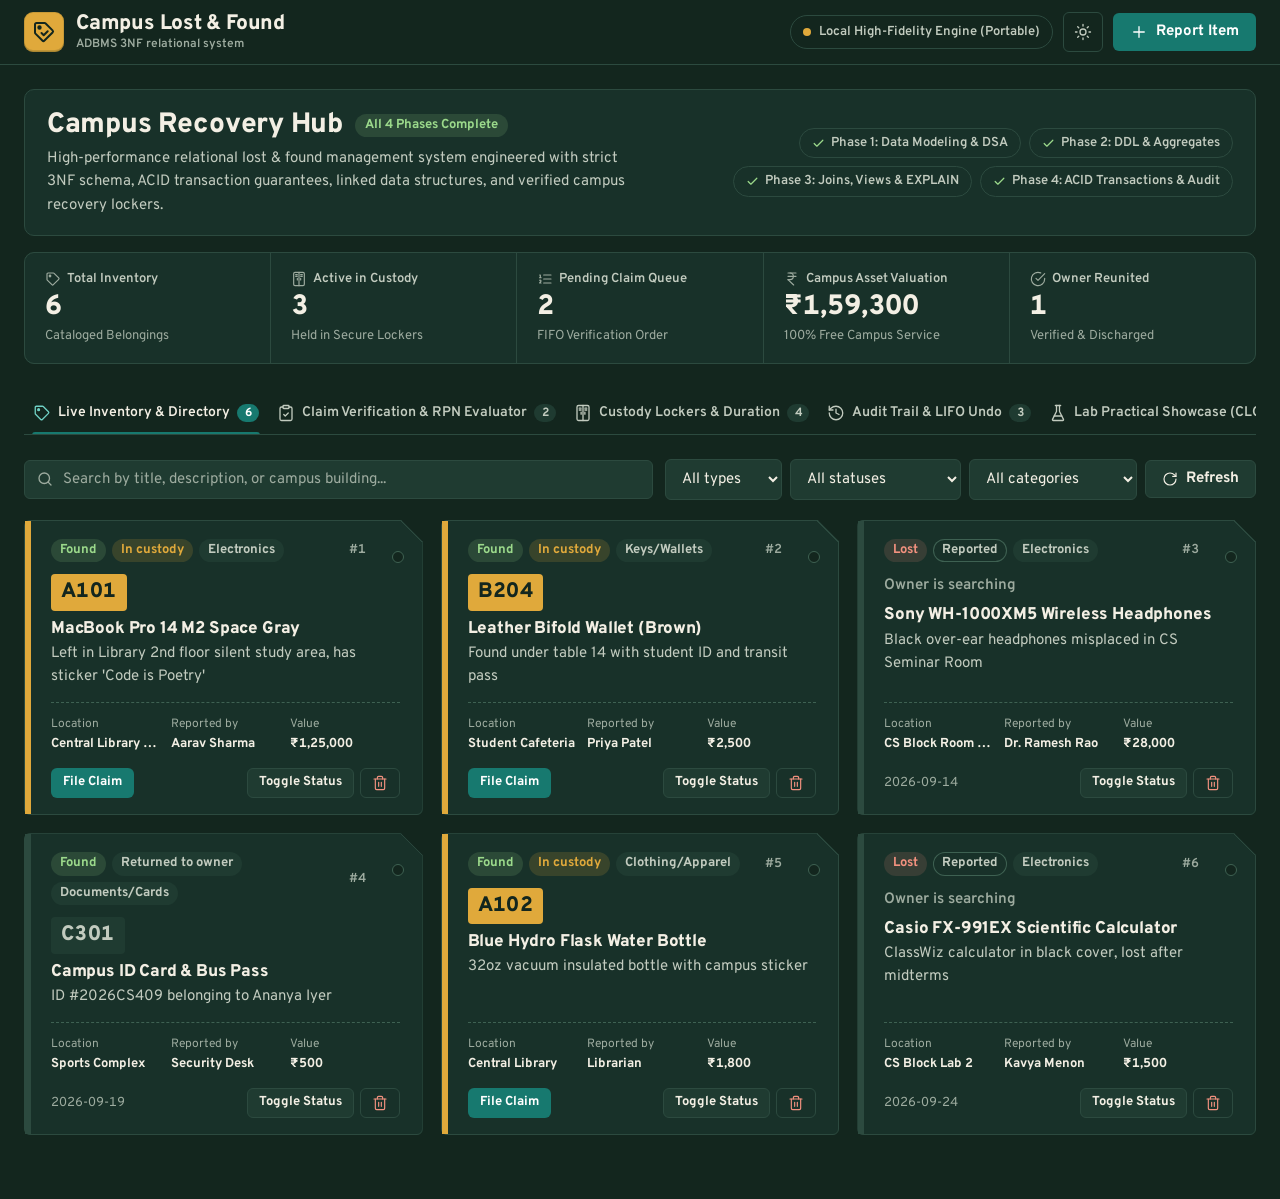
==== commit bd85884f: "Redesign UI as campus lost property office - New tokens, Overpass fonts, campus green palette (dark " ====
--- a/ui/index.html
+++ b/ui/index.html
@@ -6,38 +6,49 @@
   <title>Campus Lost & Found Management System | Enterprise Relational Hub</title>
   <meta name="description" content="ADBMS Enterprise Relational Database and Data Structures Management System for Campus Lost and Found Property Recovery.">
   
-  <!-- Modern Google Fonts -->
   <link rel="preconnect" href="https://fonts.googleapis.com">
   <link rel="preconnect" href="https://fonts.gstatic.com" crossorigin>
-  <link href="https://fonts.googleapis.com/css2?family=JetBrains+Mono:wght@400;500;700&family=Outfit:wght@500;600;700;800&family=Plus+Jakarta+Sans:wght@400;500;600;700&display=swap" rel="stylesheet">
+  <link href="https://fonts.googleapis.com/css2?family=Overpass:wght@400;600;700;800&family=Overpass+Mono:wght@400;600;700&display=swap" rel="stylesheet">
   
+  <link rel="icon" href="data:image/svg+xml,%3Csvg xmlns='http://www.w3.org/2000/svg' viewBox='0 0 32 32'%3E%3Crect width='32' height='32' rx='7' fill='%23F2C230'/%3E%3Cg transform='translate(4 4)' fill='none' stroke='%231B2430' stroke-width='2.2' stroke-linecap='round' stroke-linejoin='round'%3E%3Cpath d='M3 12.6V4.5A1.5 1.5 0 0 1 4.5 3h8.1a1.5 1.5 0 0 1 1.06.44l6.9 6.9a1.5 1.5 0 0 1 0 2.12l-8.1 8.1a1.5 1.5 0 0 1-2.12 0l-6.9-6.9A1.5 1.5 0 0 1 3 12.6z'/%3E%3Ccircle cx='7.5' cy='7.5' r='1.2' fill='%231B2430'/%3E%3Cpath d='M9.5 13l2.2 2.2 4-4'/%3E%3C/g%3E%3C/svg%3E">
   <link rel="stylesheet" href="styles.css">
 </head>
 <body>
 
-  <!-- Ambient Animated Gradient Mesh -->
-  <div class="ambient-bg" aria-hidden="true">
-    <div class="ambient-blob blob-1"></div>
-    <div class="ambient-blob blob-2"></div>
-    <div class="ambient-blob blob-3"></div>
-  </div>
+  <!-- Icon set: 24px grid, 1.75 stroke, round caps (styled by .icon) -->
+  <svg xmlns="http://www.w3.org/2000/svg" class="icon-sprite" aria-hidden="true">
+    <symbol id="i-brand" viewBox="0 0 24 24"><path d="M3 12.6V4.5A1.5 1.5 0 0 1 4.5 3h8.1a1.5 1.5 0 0 1 1.06.44l6.9 6.9a1.5 1.5 0 0 1 0 2.12l-8.1 8.1a1.5 1.5 0 0 1-2.12 0l-6.9-6.9A1.5 1.5 0 0 1 3 12.6z"/><circle cx="7.5" cy="7.5" r="1.2" fill="currentColor"/><path d="M9.5 13l2.2 2.2 4-4"/></symbol>
+    <symbol id="i-tag" viewBox="0 0 24 24"><path d="M3 12.6V4.5A1.5 1.5 0 0 1 4.5 3h8.1a1.5 1.5 0 0 1 1.06.44l6.9 6.9a1.5 1.5 0 0 1 0 2.12l-8.1 8.1a1.5 1.5 0 0 1-2.12 0l-6.9-6.9A1.5 1.5 0 0 1 3 12.6z"/><circle cx="7.5" cy="7.5" r="1.2" fill="currentColor"/></symbol>
+    <symbol id="i-claim" viewBox="0 0 24 24"><rect x="8" y="2" width="8" height="4" rx="1"/><path d="M16 4h2a2 2 0 0 1 2 2v14a2 2 0 0 1-2 2H6a2 2 0 0 1-2-2V6a2 2 0 0 1 2-2h2"/><path d="M9 14l2 2 4-4"/></symbol>
+    <symbol id="i-locker" viewBox="0 0 24 24"><rect x="4" y="2" width="16" height="20" rx="2"/><path d="M12 2v20"/><path d="M9.5 11v2.5M14.5 11v2.5"/><path d="M7 5.5h2.5M14.5 5.5H17M7 8h2.5M14.5 8H17"/></symbol>
+    <symbol id="i-history" viewBox="0 0 24 24"><path d="M3 12a9 9 0 1 0 9-9 9.75 9.75 0 0 0-6.74 2.74L3 8"/><path d="M3 3v5h5"/><path d="M12 7v5l4 2"/></symbol>
+    <symbol id="i-flask" viewBox="0 0 24 24"><path d="M10 2v7.5a2 2 0 0 1-.21.9L4.72 20.55a1 1 0 0 0 .9 1.45h12.76a1 1 0 0 0 .9-1.45L14.21 10.4A2 2 0 0 1 14 9.5V2"/><path d="M8.5 2h7"/><path d="M7 16h10"/></symbol>
+    <symbol id="i-queue" viewBox="0 0 24 24"><path d="M10 6h11M10 12h11M10 18h11"/><path d="M4 6h1v4M4 10h2"/><path d="M6 18H4c0-1 2-2 2-3s-1-1.5-2-1"/></symbol>
+    <symbol id="i-gauge" viewBox="0 0 24 24"><path d="M12 14l4-4"/><path d="M3.34 19a10 10 0 1 1 17.32 0"/></symbol>
+    <symbol id="i-sun" viewBox="0 0 24 24"><circle cx="12" cy="12" r="4"/><path d="M12 2v2M12 20v2M4.93 4.93l1.41 1.41M17.66 17.66l1.41 1.41M2 12h2M20 12h2M6.34 17.66l-1.41 1.41M19.07 4.93l-1.41 1.41"/></symbol>
+    <symbol id="i-moon" viewBox="0 0 24 24"><path d="M12 3a6 6 0 0 0 9 9 9 9 0 1 1-9-9z"/></symbol>
+    <symbol id="i-plus" viewBox="0 0 24 24"><path d="M12 5v14M5 12h14"/></symbol>
+    <symbol id="i-search" viewBox="0 0 24 24"><circle cx="11" cy="11" r="7"/><path d="M20 20l-3.5-3.5"/></symbol>
+    <symbol id="i-refresh" viewBox="0 0 24 24"><path d="M21 12a9 9 0 1 1-9-9c2.52 0 4.93 1 6.74 2.74L21 8"/><path d="M21 3v5h-5"/></symbol>
+    <symbol id="i-check" viewBox="0 0 24 24"><path d="M20 6L9 17l-5-5"/></symbol>
+    <symbol id="i-x" viewBox="0 0 24 24"><path d="M18 6L6 18M6 6l12 12"/></symbol>
+    <symbol id="i-undo" viewBox="0 0 24 24"><path d="M9 14L4 9l5-5"/><path d="M4 9h10.5a5.5 5.5 0 0 1 0 11H11"/></symbol>
+    <symbol id="i-play" viewBox="0 0 24 24"><path d="M7 4.5v15a1 1 0 0 0 1.5.86l12-7.5a1 1 0 0 0 0-1.72l-12-7.5A1 1 0 0 0 7 4.5z"/></symbol>
+    <symbol id="i-trash" viewBox="0 0 24 24"><path d="M3 6h18"/><path d="M19 6v14a2 2 0 0 1-2 2H7a2 2 0 0 1-2-2V6"/><path d="M8 6V4a2 2 0 0 1 2-2h4a2 2 0 0 1 2 2v2"/><path d="M10 11v6M14 11v6"/></symbol>
+    <symbol id="i-rupee" viewBox="0 0 24 24"><path d="M6 3h12M6 8h12"/><path d="M6 13l8.5 8"/><path d="M6 13h3a5 5 0 0 0 0-10"/></symbol>
+    <symbol id="i-reunited" viewBox="0 0 24 24"><path d="M22 11.08V12a10 10 0 1 1-5.93-9.14"/><path d="M22 4L12 14.01l-3-3"/></symbol>
+  </svg>
 
   <!-- Header -->
   <header class="site-header">
     <div class="header-inner">
       <a href="#" class="brand" id="brand-link">
         <div class="brand-icon">
-          <svg width="24" height="24" viewBox="0 0 24 24" fill="none" stroke="currentColor" stroke-width="2.2" stroke-linecap="round" stroke-linejoin="round">
-            <path d="M21 16V8a2 2 0 0 0-1-1.73l-7-4a2 2 0 0 0-2 0l-7 4A2 2 0 0 0 3 8v8a2 2 0 0 0 1 1.73l7 4a2 2 0 0 0 2 0l7-4A2 2 0 0 0 21 16z"></path>
-            <polyline points="3.27 6.96 12 12.01 20.73 6.96"></polyline>
-            <line x1="12" y1="22.08" x2="12" y2="12"></line>
-          </svg>
+          <svg class="icon" aria-hidden="true"><use href="#i-brand"/></svg>
         </div>
         <div class="brand-info">
-          <h1>Campus LFMS</h1>
-          <div class="brand-badge">
-            <span>●</span> ADBMS 3NF Relational System
-          </div>
+          <h1>Campus Lost & Found</h1>
+          <div class="brand-badge">ADBMS 3NF relational system</div>
         </div>
       </a>
 
@@ -48,24 +59,12 @@
         </div>
 
         <button class="theme-btn" id="theme-toggle-btn" aria-label="Toggle Theme" title="Toggle Light/Dark Theme">
-          <svg width="20" height="20" viewBox="0 0 24 24" fill="none" stroke="currentColor" stroke-width="2" stroke-linecap="round" stroke-linejoin="round">
-            <circle cx="12" cy="12" r="5"></circle>
-            <line x1="12" y1="1" x2="12" y2="3"></line>
-            <line x1="12" y1="21" x2="12" y2="23"></line>
-            <line x1="4.22" y1="4.22" x2="5.64" y2="5.64"></line>
-            <line x1="18.36" y1="18.36" x2="19.78" y2="19.78"></line>
-            <line x1="1" y1="12" x2="3" y2="12"></line>
-            <line x1="21" y1="12" x2="23" y2="12"></line>
-            <line x1="4.22" y1="19.78" x2="5.64" y2="18.36"></line>
-            <line x1="18.36" y1="5.64" x2="19.78" y2="4.22"></line>
-          </svg>
+          <svg class="icon icon-sun" aria-hidden="true"><use href="#i-sun"/></svg>
+          <svg class="icon icon-moon" aria-hidden="true"><use href="#i-moon"/></svg>
         </button>
 
         <button class="btn btn-primary" id="btn-report-item">
-          <svg width="18" height="18" viewBox="0 0 24 24" fill="none" stroke="currentColor" stroke-width="2" stroke-linecap="round" stroke-linejoin="round">
-            <line x1="12" y1="5" x2="12" y2="19"></line>
-            <line x1="5" y1="12" x2="19" y2="12"></line>
-          </svg>
+          <svg class="icon" aria-hidden="true"><use href="#i-plus"/></svg>
           Report Item
         </button>
       </div>
@@ -80,7 +79,7 @@
       <div class="hero-text">
         <h2>
           <span>Campus Recovery Hub</span>
-          <span style="font-size: 0.9rem; font-weight: 600; color: var(--emerald); background: rgba(16, 185, 129, 0.15); padding: 4px 12px; border-radius: var(--radius-full); border: 1px solid rgba(16, 185, 129, 0.3);">All 4 Phases Complete</span>
+          <span class="hero-badge">All 4 Phases Complete</span>
         </h2>
         <p>
           High-performance relational lost & found management system engineered with strict 3NF schema, 
@@ -90,19 +89,19 @@
 
       <div class="phase-badges-row">
         <div class="phase-pill completed" title="Phase 1: Real-world dataset extraction, ER model, 3NF schema & Linear DSA (Linked List, Queue, Stack, RPN)">
-          <svg width="14" height="14" viewBox="0 0 24 24" fill="none" stroke="currentColor" stroke-width="3" stroke-linecap="round" stroke-linejoin="round"><polyline points="20 6 9 17 4 12"></polyline></svg>
+          <svg class="icon icon-xs" aria-hidden="true"><use href="#i-check"/></svg>
           Phase 1: Data Modeling & DSA
         </div>
         <div class="phase-pill completed" title="Phase 2: DDL 7-table creation, DML seeding, data cleaning, NULL handling & aggregate queries">
-          <svg width="14" height="14" viewBox="0 0 24 24" fill="none" stroke="currentColor" stroke-width="3" stroke-linecap="round" stroke-linejoin="round"><polyline points="20 6 9 17 4 12"></polyline></svg>
+          <svg class="icon icon-xs" aria-hidden="true"><use href="#i-check"/></svg>
           Phase 2: DDL & Aggregates
         </div>
         <div class="phase-pill completed" title="Phase 3: Joins, subqueries, database views, EXPLAIN plans & stored functions">
-          <svg width="14" height="14" viewBox="0 0 24 24" fill="none" stroke="currentColor" stroke-width="3" stroke-linecap="round" stroke-linejoin="round"><polyline points="20 6 9 17 4 12"></polyline></svg>
+          <svg class="icon icon-xs" aria-hidden="true"><use href="#i-check"/></svg>
           Phase 3: Joins, Views & EXPLAIN
         </div>
         <div class="phase-pill completed" title="Phase 4: ACID transactions, concurrency isolation, locks & referential integrity audits">
-          <svg width="14" height="14" viewBox="0 0 24 24" fill="none" stroke="currentColor" stroke-width="3" stroke-linecap="round" stroke-linejoin="round"><polyline points="20 6 9 17 4 12"></polyline></svg>
+          <svg class="icon icon-xs" aria-hidden="true"><use href="#i-check"/></svg>
           Phase 4: ACID Transactions & Audit
         </div>
       </div>
@@ -110,105 +109,75 @@
 
     <!-- KPI Metrics Grid -->
     <section class="metrics-grid" id="metrics-grid">
-      <div class="metric-card indigo">
+      <div class="metric-card">
         <div class="metric-content">
-          <span class="metric-label">Total Inventory</span>
+          <span class="metric-label"><svg class="icon icon-sm" aria-hidden="true"><use href="#i-tag"/></svg>Total Inventory</span>
           <span class="metric-value" id="kpi-total-items">--</span>
           <span class="metric-sub">Cataloged Belongings</span>
         </div>
-        <div class="metric-icon-box">
-          <svg width="22" height="22" viewBox="0 0 24 24" fill="none" stroke="currentColor" stroke-width="2" stroke-linecap="round" stroke-linejoin="round">
-            <rect x="2" y="7" width="20" height="14" rx="2" ry="2"></rect>
-            <path d="M16 21V5a2 2 0 0 0-2-2h-4a2 2 0 0 0-2 2v16"></path>
-          </svg>
-        </div>
-      </div>
-
-      <div class="metric-card emerald">
+      </div>
+
+      <div class="metric-card">
         <div class="metric-content">
-          <span class="metric-label">Active in Custody</span>
+          <span class="metric-label"><svg class="icon icon-sm" aria-hidden="true"><use href="#i-locker"/></svg>Active in Custody</span>
           <span class="metric-value" id="kpi-in-custody">--</span>
           <span class="metric-sub">Held in Secure Lockers</span>
         </div>
-        <div class="metric-icon-box">
-          <svg width="22" height="22" viewBox="0 0 24 24" fill="none" stroke="currentColor" stroke-width="2" stroke-linecap="round" stroke-linejoin="round">
-            <rect x="3" y="11" width="18" height="11" rx="2" ry="2"></rect>
-            <path d="M7 11V7a5 5 0 0 1 10 0v4"></path>
-          </svg>
-        </div>
-      </div>
-
-      <div class="metric-card amber">
+      </div>
+
+      <div class="metric-card">
         <div class="metric-content">
-          <span class="metric-label">Pending Claim Queue</span>
+          <span class="metric-label"><svg class="icon icon-sm" aria-hidden="true"><use href="#i-queue"/></svg>Pending Claim Queue</span>
           <span class="metric-value" id="kpi-pending-claims">--</span>
           <span class="metric-sub">FIFO Verification Order</span>
         </div>
-        <div class="metric-icon-box">
-          <svg width="22" height="22" viewBox="0 0 24 24" fill="none" stroke="currentColor" stroke-width="2" stroke-linecap="round" stroke-linejoin="round">
-            <circle cx="12" cy="12" r="10"></circle>
-            <polyline points="12 6 12 12 16 14"></polyline>
-          </svg>
-        </div>
-      </div>
-
-      <div class="metric-card cyan">
+      </div>
+
+      <div class="metric-card">
         <div class="metric-content">
-          <span class="metric-label">Campus Asset Valuation</span>
+          <span class="metric-label"><svg class="icon icon-sm" aria-hidden="true"><use href="#i-rupee"/></svg>Campus Asset Valuation</span>
           <span class="metric-value" id="kpi-total-val">₹0</span>
           <span class="metric-sub">100% Free Campus Service</span>
         </div>
-        <div class="metric-icon-box">
-          <svg width="22" height="22" viewBox="0 0 24 24" fill="none" stroke="currentColor" stroke-width="2" stroke-linecap="round" stroke-linejoin="round">
-            <line x1="12" y1="1" x2="12" y2="23"></line>
-            <path d="M17 5H9.5a3.5 3.5 0 0 0 0 7h5a3.5 3.5 0 0 1 0 7H6"></path>
-          </svg>
-        </div>
-      </div>
-
-      <div class="metric-card rose">
+      </div>
+
+      <div class="metric-card">
         <div class="metric-content">
-          <span class="metric-label">Owner Reunited</span>
+          <span class="metric-label"><svg class="icon icon-sm" aria-hidden="true"><use href="#i-reunited"/></svg>Owner Reunited</span>
           <span class="metric-value" id="kpi-returned-count">--</span>
           <span class="metric-sub">Verified & Discharged</span>
         </div>
-        <div class="metric-icon-box">
-          <svg width="22" height="22" viewBox="0 0 24 24" fill="none" stroke="currentColor" stroke-width="2" stroke-linecap="round" stroke-linejoin="round">
-            <path d="M22 11.08V12a10 10 0 1 1-5.93-9.14"></path>
-            <polyline points="22 4 12 14.01 9 11.01"></polyline>
-          </svg>
-        </div>
       </div>
     </section>
 
     <!-- Navigation Tabs -->
     <nav class="main-nav-tabs" role="tablist">
-      <button class="tab-btn active" data-tab="tab-inventory">
-        <svg width="18" height="18" viewBox="0 0 24 24" fill="none" stroke="currentColor" stroke-width="2"><path d="M20 7l-8-4-8 4m16 0l-8 4m8-4v10l-8 4m0-10L4 7m8 4v10M4 7v10l8 4"/></svg>
+      <button class="tab-btn active" data-tab="tab-inventory" role="tab" aria-selected="true" aria-controls="tab-inventory">
+        <svg class="icon" aria-hidden="true"><use href="#i-tag"/></svg>
         Live Inventory & Directory
         <span class="tab-badge" id="badge-items-count">0</span>
       </button>
 
-      <button class="tab-btn" data-tab="tab-claims">
-        <svg width="18" height="18" viewBox="0 0 24 24" fill="none" stroke="currentColor" stroke-width="2"><path d="M9 11l3 3L22 4"/><path d="M21 12v7a2 2 0 0 1-2 2H5a2 2 0 0 1-2-2V5a2 2 0 0 1 2-2h11"/></svg>
+      <button class="tab-btn" data-tab="tab-claims" role="tab" aria-selected="false" aria-controls="tab-claims">
+        <svg class="icon" aria-hidden="true"><use href="#i-claim"/></svg>
         Claim Verification & RPN Evaluator
         <span class="tab-badge" id="badge-claims-count">0</span>
       </button>
 
-      <button class="tab-btn" data-tab="tab-lockers">
-        <svg width="18" height="18" viewBox="0 0 24 24" fill="none" stroke="currentColor" stroke-width="2"><rect x="3" y="11" width="18" height="11" rx="2" ry="2"/><path d="M7 11V7a5 5 0 0 1 10 0v4"/></svg>
+      <button class="tab-btn" data-tab="tab-lockers" role="tab" aria-selected="false" aria-controls="tab-lockers">
+        <svg class="icon" aria-hidden="true"><use href="#i-locker"/></svg>
         Custody Lockers & Duration
         <span class="tab-badge" id="badge-lockers-count">0</span>
       </button>
 
-      <button class="tab-btn" data-tab="tab-audit">
-        <svg width="18" height="18" viewBox="0 0 24 24" fill="none" stroke="currentColor" stroke-width="2"><circle cx="12" cy="12" r="10"/><polyline points="12 6 12 12 14 14"/></svg>
+      <button class="tab-btn" data-tab="tab-audit" role="tab" aria-selected="false" aria-controls="tab-audit">
+        <svg class="icon" aria-hidden="true"><use href="#i-history"/></svg>
         Audit Trail & LIFO Undo
         <span class="tab-badge" id="badge-audit-count">0</span>
       </button>
 
-      <button class="tab-btn" data-tab="tab-lab">
-        <svg width="18" height="18" viewBox="0 0 24 24" fill="none" stroke="currentColor" stroke-width="2"><path d="M10 2v7.31M14 2v7.31M8.5 2h7M14 9.3a6.5 6.5 0 1 1-4 0"/></svg>
+      <button class="tab-btn" data-tab="tab-lab" role="tab" aria-selected="false" aria-controls="tab-lab">
+        <svg class="icon" aria-hidden="true"><use href="#i-flask"/></svg>
         Lab Practical Showcase (CLO1 - 3)
       </button>
     </nav>
@@ -216,30 +185,30 @@
     <!-- ====================================================================
          TAB 1: LIVE INVENTORY & DIRECTORY
          ==================================================================== -->
-    <section class="tab-pane active" id="tab-inventory">
+    <section class="tab-pane active" id="tab-inventory" role="tabpanel">
       <div class="control-bar">
         <div class="search-wrapper">
-          <svg class="search-icon" width="18" height="18" viewBox="0 0 24 24" fill="none" stroke="currentColor" stroke-width="2"><circle cx="11" cy="11" r="8"/><line x1="21" y1="21" x2="16.65" y2="16.65"/></svg>
+          <svg class="icon search-icon" aria-hidden="true"><use href="#i-search"/></svg>
           <input type="text" class="search-input" id="search-inventory" placeholder="Search by title, description, or campus building...">
         </div>
 
         <div class="filter-group">
           <select class="select-filter" id="filter-type">
-            <option value="">All Types (Lost & Found)</option>
-            <option value="FOUND">FOUND Only</option>
-            <option value="LOST">LOST Only</option>
+            <option value="">All types</option>
+            <option value="FOUND">Found only</option>
+            <option value="LOST">Lost only</option>
           </select>
 
           <select class="select-filter" id="filter-status">
-            <option value="">All Statuses</option>
-            <option value="IN_CUSTODY">IN_CUSTODY</option>
-            <option value="REPORTED">REPORTED</option>
-            <option value="CLAIM_PENDING">CLAIM_PENDING</option>
-            <option value="VERIFIED_RETURNED">VERIFIED_RETURNED</option>
+            <option value="">All statuses</option>
+            <option value="IN_CUSTODY">In custody</option>
+            <option value="REPORTED">Reported</option>
+            <option value="CLAIM_PENDING">Claim pending</option>
+            <option value="VERIFIED_RETURNED">Returned to owner</option>
           </select>
 
           <select class="select-filter" id="filter-category">
-            <option value="">All Categories</option>
+            <option value="">All categories</option>
             <option value="Electronics">Electronics</option>
             <option value="Keys/Wallets">Keys/Wallets</option>
             <option value="Documents/Cards">Documents/Cards</option>
@@ -248,7 +217,7 @@
           </select>
 
           <button class="btn btn-secondary" id="btn-refresh-inventory" title="Reload from database">
-            <svg width="16" height="16" viewBox="0 0 24 24" fill="none" stroke="currentColor" stroke-width="2"><path d="M23 4v6h-6"/><path d="M20.49 15a9 9 0 1 1-2.12-9.36L23 10"/></svg>
+            <svg class="icon icon-sm" aria-hidden="true"><use href="#i-refresh"/></svg>
             Refresh
           </button>
         </div>
@@ -263,21 +232,22 @@
     <!-- ====================================================================
          TAB 2: CLAIM VERIFICATION QUEUE & RPN EVALUATOR
          ==================================================================== -->
-    <section class="tab-pane" id="tab-claims">
+    <section class="tab-pane" id="tab-claims" role="tabpanel">
       <div class="pipeline-layout">
         <!-- FIFO Queue List -->
         <div class="queue-card">
           <div class="card-title-bar">
             <h3>
-              <svg width="20" height="20" viewBox="0 0 24 24" fill="none" stroke="currentColor" stroke-width="2"><polyline points="22 12 18 12 15 21 9 3 6 12 2 12"/></svg>
+              <svg class="icon" aria-hidden="true"><use href="#i-queue"/></svg>
               FIFO Verification Queue
             </h3>
             <button class="btn btn-secondary btn-sm" id="btn-new-claim-trigger">
-              + File Claim
+              <svg class="icon icon-sm" aria-hidden="true"><use href="#i-plus"/></svg>
+              File Claim
             </button>
           </div>
 
-          <p style="font-size: 0.85rem; color: var(--text-muted); margin-bottom: 16px;">
+          <p class="section-note">
             Claims arrive in strict FIFO (First-In, First-Out) queuing order using pointer-based LinkedQueue nodes.
           </p>
 
@@ -290,10 +260,10 @@
         <div class="evaluator-card">
           <div class="card-title-bar">
             <h3>
-              <svg width="20" height="20" viewBox="0 0 24 24" fill="none" stroke="currentColor" stroke-width="2"><path d="M4 19.5A2.5 2.5 0 0 1 6.5 17H20"/><path d="M6.5 2H20v20H6.5A2.5 2.5 0 0 1 4 19.5v-15A2.5 2.5 0 0 1 6.5 2z"/></svg>
+              <svg class="icon" aria-hidden="true"><use href="#i-gauge"/></svg>
               Stack-Based Confidence Evaluator
             </h3>
-            <span class="tag tag-custody" id="selected-claim-tag">No Claim Selected</span>
+            <span class="tag tag-neutral" id="selected-claim-tag">No Claim Selected</span>
           </div>
 
           <div class="evaluator-formula-box">
@@ -329,28 +299,26 @@
 
           <!-- Score Big Banner -->
           <div class="score-display-card">
-            <div style="font-size: 0.8rem; text-transform: uppercase; letter-spacing: 0.05em; color: var(--text-muted);">
-              Calculated Confidence Score
-            </div>
+            <div class="score-label">Calculated confidence score</div>
             <div class="score-big" id="calculated-score-display">90.00%</div>
             <div class="threshold-indicator">
-              Approval Threshold: <strong>≥ 75.0%</strong> | System Decision: <span id="decision-text" style="color: var(--emerald); font-weight: 700;">APPROVED</span>
+              Approval Threshold: <strong>≥ 75.0%</strong> | System Decision: <span id="decision-text" class="decision">APPROVED</span>
             </div>
           </div>
 
           <!-- ACID Settlement Button Group -->
           <div class="acid-button-group">
-            <button class="btn btn-emerald" id="btn-settle-approve" style="flex: 1;">
-              <svg width="18" height="18" viewBox="0 0 24 24" fill="none" stroke="currentColor" stroke-width="2"><polyline points="20 6 9 17 4 12"/></svg>
+            <button class="btn btn-emerald btn-grow" id="btn-settle-approve">
+              <svg class="icon" aria-hidden="true"><use href="#i-check"/></svg>
               Commit ACID Return (Approve)
             </button>
             <button class="btn btn-danger" id="btn-settle-reject">
-              <svg width="18" height="18" viewBox="0 0 24 24" fill="none" stroke="currentColor" stroke-width="2"><line x1="18" y1="6" x2="6" y2="18"/><line x1="6" y1="6" x2="18" y2="18"/></svg>
+              <svg class="icon" aria-hidden="true"><use href="#i-x"/></svg>
               Reject Claim
             </button>
           </div>
-          <p style="font-size: 0.76rem; color: var(--text-dim); margin-top: 10px; text-align: center;">
-            🛡️ Phase 4 ACID Guarantee: Atomically updates claim, transfers item status, releases locker, and records audit snapshot in one commit.
+          <p class="fine-print">
+            Phase 4 ACID guarantee: atomically updates the claim, transfers item status, releases the locker and records an audit snapshot in one commit.
           </p>
         </div>
       </div>
@@ -359,11 +327,11 @@
     <!-- ====================================================================
          TAB 3: CUSTODY LOCKERS & DURATION ANALYTICS
          ==================================================================== -->
-    <section class="tab-pane" id="tab-lockers">
-      <div class="card-title-bar" style="margin-bottom: 20px;">
+    <section class="tab-pane" id="tab-lockers" role="tabpanel">
+      <div class="card-title-bar is-page">
         <div>
           <h3>Secure Campus Storage Lockers</h3>
-          <p style="font-size: 0.85rem; color: var(--text-muted); margin-top: 4px;">
+          <p class="section-note">
             100% Free Campus Custody Service (Zero-Fee Policy). Days held computed dynamically via <code>fn_custody_duration_days</code>.
           </p>
         </div>
@@ -375,7 +343,7 @@
       </div>
 
       <!-- Category Analytics View Table -->
-      <div class="card-title-bar" style="margin-top: 30px; margin-bottom: 16px;">
+      <div class="card-title-bar is-spaced">
         <h3>Category Analytics Summary (Database View: <code>v_category_analytics</code>)</h3>
       </div>
       <div class="table-container">
@@ -399,16 +367,16 @@
     <!-- ====================================================================
          TAB 4: AUDIT TRAIL & LIFO UNDO STACK
          ==================================================================== -->
-    <section class="tab-pane" id="tab-audit">
+    <section class="tab-pane" id="tab-audit" role="tabpanel">
       <div class="audit-layout">
         <!-- Timeline -->
         <div>
           <div class="card-title-bar">
             <h3>
-              <svg width="20" height="20" viewBox="0 0 24 24" fill="none" stroke="currentColor" stroke-width="2"><circle cx="12" cy="12" r="10"/><polyline points="12 6 12 12 14 14"/></svg>
+              <svg class="icon" aria-hidden="true"><use href="#i-history"/></svg>
               Immutable Audit Action Log
             </h3>
-            <span style="font-size: 0.8rem; color: var(--text-muted);">Database Table: <code>audit_actions</code></span>
+            <span class="meta-note">Database table: <code>audit_actions</code></span>
           </div>
           <div class="timeline-list" id="audit-timeline-container">
             <!-- Dynamically populated -->
@@ -419,21 +387,21 @@
         <div class="stack-visualizer-card">
           <div class="card-title-bar">
             <h3>LIFO Undo Stack</h3>
-            <span class="tag tag-custody" id="stack-count-tag">Depth: 0</span>
-          </div>
-
-          <p style="font-size: 0.85rem; color: var(--text-muted); margin-bottom: 20px;">
+            <span class="tag tag-neutral" id="stack-count-tag">Depth: 0</span>
+          </div>
+
+          <p class="section-note">
             Pointer-based Singly Linked Stack preserves multi-level history. Clicking <strong>Undo Last Action</strong> pops top stack node and rolls back system state.
           </p>
 
-          <button class="btn btn-primary" id="btn-undo-action" style="width: 100%; justify-content: center; margin-bottom: 16px;">
-            <svg width="18" height="18" viewBox="0 0 24 24" fill="none" stroke="currentColor" stroke-width="2"><path d="M3 7v6h6"/><path d="M21 17a9 9 0 0 0-9-9 9 9 0 0 0-6 2.3L3 13"/></svg>
+          <button class="btn btn-primary btn-block" id="btn-undo-action">
+            <svg class="icon" aria-hidden="true"><use href="#i-undo"/></svg>
             Undo Last Action (Pop Stack)
           </button>
 
-          <div style="background: rgba(10, 16, 30, 0.7); border: 1px solid var(--border-subtle); border-radius: var(--radius-sm); padding: 14px;">
-            <div style="font-size: 0.75rem; font-weight: 700; color: var(--text-dim); text-transform: uppercase; margin-bottom: 6px;">Stack Operations</div>
-            <ul style="font-size: 0.8rem; color: var(--text-muted); padding-left: 18px; line-height: 1.6;">
+          <div class="note-box">
+            <div class="note-box-title">Stack operations</div>
+            <ul>
               <li><code>push(AuditAction)</code>: O(1) head insertion</li>
               <li><code>pop()</code>: O(1) top node extraction</li>
               <li><code>peek()</code>: O(1) inspection without removal</li>
@@ -446,11 +414,11 @@
     <!-- ====================================================================
          TAB 5: LAB PRACTICAL SHOWCASE (CLO1 - CLO3)
          ==================================================================== -->
-    <section class="tab-pane" id="tab-lab">
-      <div class="card-title-bar" style="margin-bottom: 20px;">
+    <section class="tab-pane" id="tab-lab" role="tabpanel">
+      <div class="card-title-bar is-page">
         <div>
           <h3>ADBMS Practical Lab Demonstration Suites</h3>
-          <p style="font-size: 0.85rem; color: var(--text-muted); margin-top: 4px;">
+          <p class="section-note">
             Run live verification suites on the active database engine to inspect execution outputs, constraints, views, and ACID tests.
           </p>
         </div>
@@ -459,62 +427,64 @@
       <div class="lab-grid">
         <div class="lab-phase-card">
           <div>
-            <div class="tag tag-custody" style="margin-bottom: 10px;">CLO1 Target</div>
-            <h4 style="font-family: 'Outfit'; font-size: 1.15rem; margin-bottom: 8px;">Phase 1: Linear DSA</h4>
-            <p style="font-size: 0.84rem; color: var(--text-muted); margin-bottom: 16px;">
+            <div class="tag tag-neutral">CLO1 Target</div>
+            <h4 class="lab-card-title">Phase 1: Linear DSA</h4>
+            <p>
               Validates pure Node Linked List, FIFO queue, LIFO undo stack, and Infix-to-Postfix RPN formula evaluation.
             </p>
           </div>
           <button class="btn btn-secondary btn-sm" id="btn-run-phase1">
-            ▶ Run Phase 1 Suite
+            <svg class="icon icon-xs icon-fill" aria-hidden="true"><use href="#i-play"/></svg>
+            Run Phase 1 Suite
           </button>
         </div>
 
         <div class="lab-phase-card">
           <div>
-            <div class="tag tag-found" style="margin-bottom: 10px;">CLO2 Target</div>
-            <h4 style="font-family: 'Outfit'; font-size: 1.15rem; margin-bottom: 8px;">Phase 2: DDL & DML</h4>
-            <p style="font-size: 0.84rem; color: var(--text-muted); margin-bottom: 16px;">
+            <div class="tag tag-neutral">CLO2 Target</div>
+            <h4 class="lab-card-title">Phase 2: DDL & DML</h4>
+            <p>
               Executes 7-table creation, DML seeding with realistic dates, constraint validations, and aggregate summaries.
             </p>
           </div>
           <button class="btn btn-secondary btn-sm" id="btn-run-phase2">
-            ▶ Run Phase 2 Suite
+            <svg class="icon icon-xs icon-fill" aria-hidden="true"><use href="#i-play"/></svg>
+            Run Phase 2 Suite
           </button>
         </div>
 
         <div class="lab-phase-card">
           <div>
-            <div class="tag tag-returned" style="margin-bottom: 10px;">CLO2 & CLO3 Target</div>
-            <h4 style="font-family: 'Outfit'; font-size: 1.15rem; margin-bottom: 8px;">Phase 3: Joins & Views</h4>
-            <p style="font-size: 0.84rem; color: var(--text-muted); margin-bottom: 16px;">
+            <div class="tag tag-neutral">CLO2 & CLO3 Target</div>
+            <h4 class="lab-card-title">Phase 3: Joins & Views</h4>
+            <p>
               Executes multi-table joins, nested subqueries, database views, EXPLAIN execution plans, and custody functions.
             </p>
           </div>
           <button class="btn btn-secondary btn-sm" id="btn-run-phase3">
-            ▶ Run Phase 3 Suite
+            <svg class="icon icon-xs icon-fill" aria-hidden="true"><use href="#i-play"/></svg>
+            Run Phase 3 Suite
           </button>
         </div>
 
         <div class="lab-phase-card">
           <div>
-            <div class="tag tag-pending" style="margin-bottom: 10px;">CLO3 Target</div>
-            <h4 style="font-family: 'Outfit'; font-size: 1.15rem; margin-bottom: 8px;">Phase 4: ACID Transactions</h4>
-            <p style="font-size: 0.84rem; color: var(--text-muted); margin-bottom: 16px;">
+            <div class="tag tag-neutral">CLO3 Target</div>
+            <h4 class="lab-card-title">Phase 4: ACID Transactions</h4>
+            <p>
               Simulates Commit, Rollback, Savepoints, pessimistic locking analysis, integrity constraint tests, and audit checks.
             </p>
           </div>
           <button class="btn btn-secondary btn-sm" id="btn-run-phase4">
-            ▶ Run Phase 4 Suite
+            <svg class="icon icon-xs icon-fill" aria-hidden="true"><use href="#i-play"/></svg>
+            Run Phase 4 Suite
           </button>
         </div>
       </div>
 
       <!-- Live Terminal Output Console -->
-      <div class="card-title-bar" style="margin-top: 10px;">
-        <span style="font-size: 0.85rem; font-weight: 700; color: var(--text-muted); text-transform: uppercase;">
-          Interactive Live Console Output
-        </span>
+      <div class="card-title-bar">
+        <span class="console-label">Live console output</span>
         <button class="btn btn-secondary btn-sm" id="btn-clear-terminal">Clear Console</button>
       </div>
       <pre class="terminal-box" id="terminal-output">Ready. Click any Phase Suite button above to execute practical scripts and view real-time database outputs.</pre>
@@ -526,10 +496,10 @@
        MODAL: REPORT NEW ITEM (LOST OR FOUND)
        ==================================================================== -->
   <div class="modal-overlay" id="modal-report-item">
-    <div class="modal-content">
+    <div class="modal-content" role="dialog" aria-modal="true" aria-label="Report Campus Property">
       <div class="modal-header">
         <h3>Report Campus Property</h3>
-        <button class="modal-close" data-close="modal-report-item">&times;</button>
+        <button class="modal-close" data-close="modal-report-item" aria-label="Close"><svg class="icon" aria-hidden="true"><use href="#i-x"/></svg></button>
       </div>
 
       <form id="form-report-item">
@@ -582,7 +552,7 @@
           <input type="text" class="form-input" id="item-reporter-contact" placeholder="email@campus.edu or +91 98..." required>
         </div>
 
-        <div style="display: flex; justify-content: flex-end; gap: 12px; margin-top: 24px;">
+        <div class="modal-actions">
           <button type="button" class="btn btn-secondary" data-close="modal-report-item">Cancel</button>
           <button type="submit" class="btn btn-primary" id="btn-submit-item">Save & Register</button>
         </div>
@@ -594,10 +564,10 @@
        MODAL: FILE VERIFICATION CLAIM
        ==================================================================== -->
   <div class="modal-overlay" id="modal-submit-claim">
-    <div class="modal-content">
+    <div class="modal-content" role="dialog" aria-modal="true" aria-label="Submit Ownership Claim Ticket">
       <div class="modal-header">
         <h3>Submit Ownership Claim Ticket</h3>
-        <button class="modal-close" data-close="modal-submit-claim">&times;</button>
+        <button class="modal-close" data-close="modal-submit-claim" aria-label="Close"><svg class="icon" aria-hidden="true"><use href="#i-x"/></svg></button>
       </div>
 
       <form id="form-submit-claim">
@@ -623,7 +593,7 @@
           <textarea class="form-textarea" id="claim-proof-input" rows="4" placeholder="Detail serial number, lock code, unique scratches, purchase receipt date, wallpaper description..." required></textarea>
         </div>
 
-        <div style="display: flex; justify-content: flex-end; gap: 12px; margin-top: 24px;">
+        <div class="modal-actions">
           <button type="button" class="btn btn-secondary" data-close="modal-submit-claim">Cancel</button>
           <button type="submit" class="btn btn-primary" id="btn-enqueue-claim">Enqueue Claim (FIFO)</button>
         </div>
--- a/ui/styles.css
+++ b/ui/styles.css
@@ -1,69 +1,90 @@
 /* ==========================================================================
-   LOST AND FOUND MANAGEMENT SYSTEM (LFMS) — MODERN DESIGN SYSTEM
-   Theme: Obsidian Dark / Cosmic Glass with Harmonious Accent Highlights
+   Campus Lost & Found — "Lost property office"
+   Ink, locker steel and paper; tag yellow is reserved for claim tags and
+   locker plates. Colour elsewhere only ever encodes status.
    ========================================================================== */
 
 :root {
-  /* Color Palette */
-  --bg-darker: #070a13;
-  --bg-dark: #0c1222;
-  --bg-card: rgba(18, 26, 45, 0.75);
-  --bg-card-hover: rgba(28, 40, 68, 0.85);
-  --bg-glass: rgba(15, 23, 42, 0.65);
-  --bg-input: rgba(10, 16, 30, 0.7);
-  --border-subtle: rgba(255, 255, 255, 0.08);
-  --border-glow: rgba(99, 102, 241, 0.35);
-  
-  /* Primary & Accents */
-  --primary: #6366f1;
-  --primary-hover: #4f46e5;
-  --primary-glow: rgba(99, 102, 241, 0.4);
-  --emerald: #10b981;
-  --emerald-glow: rgba(16, 185, 129, 0.35);
-  --cyan: #06b6d4;
-  --cyan-glow: rgba(6, 182, 212, 0.35);
-  --amber: #f59e0b;
-  --amber-glow: rgba(245, 158, 11, 0.35);
-  --rose: #f43f5e;
-  --rose-glow: rgba(244, 63, 94, 0.35);
-  --purple: #a855f7;
-
-  /* Typography Colors */
-  --text-main: #f1f5f9;
-  --text-muted: #94a3b8;
-  --text-dim: #64748b;
-  --text-inverse: #070a13;
-
-  /* Shadows & Blur */
-  --glass-blur: blur(16px);
-  --card-shadow: 0 10px 30px -10px rgba(0, 0, 0, 0.5), 0 0 1px 1px rgba(255, 255, 255, 0.05);
-  --glow-shadow: 0 0 25px -5px var(--primary-glow);
-
-  /* Layout & Radii */
-  --radius-sm: 8px;
-  --radius-md: 14px;
-  --radius-lg: 20px;
-  --radius-full: 9999px;
-  --transition: all 0.25s cubic-bezier(0.4, 0, 0.2, 1);
-}
-
-/* Light Theme Overrides */
+  /* Base: campus green */
+  --ink: #13261E;
+  --steel: #1F3B31;
+  --paper: #EEF2EC;
+  --tag-yellow: #E0A93B;
+  --signal-blue: #17796F;
+
+  /* Dark theme (default) */
+  --bg: var(--ink);
+  --panel: #183129;
+  --panel-2: var(--steel);
+  --line: #2C4A3F;
+  --line-strong: #3E6152;
+  --text: #F3EFE4;
+  --text-2: #C2CBBF;
+  --text-3: #9DAB9F;
+  --accent: var(--signal-blue);
+  --accent-hover: #136359;
+  --accent-text: #6FD0C4;
+  --accent-soft: rgba(111, 208, 196, 0.14);
+  --on-accent: #FFFFFF;
+
+  /* Status */
+  --found: #9BD98B;
+  --found-soft: rgba(155, 217, 139, 0.14);
+  --found-solid: #2F7A34;
+  --found-solid-hover: #26652B;
+  --lost: #F2917F;
+  --lost-soft: rgba(242, 145, 127, 0.14);
+  --pending: var(--accent-text);
+  --pending-soft: var(--accent-soft);
+  --custody: var(--tag-yellow);
+  --custody-soft: rgba(224, 169, 59, 0.16);
+
+  --console-bg: #0C1B15;
+  --console-text: #D6E2D3;
+  --overlay: rgba(8, 18, 13, 0.72);
+  --shadow-pop: 0 18px 40px -16px rgba(0, 0, 0, 0.6);
+
+  /* Type scale (px): 13 · 15 · 17 · 21 · 28 · 36 */
+  --fs-xs: 0.8125rem;
+  --fs-sm: 0.9375rem;
+  --fs-md: 1.0625rem;
+  --fs-lg: 1.3125rem;
+  --fs-xl: 1.75rem;
+  --fs-xxl: 2.25rem;
+  --font: 'Overpass', system-ui, sans-serif;
+  --font-mono: 'Overpass Mono', ui-monospace, monospace;
+
+  /* Shape */
+  --r-control: 6px;
+  --r-panel: 10px;
+  --r-pill: 999px;
+  --ease: 160ms ease;
+}
+
 body.light-theme {
-  --bg-darker: #f8fafc;
-  --bg-dark: #f1f5f9;
-  --bg-card: rgba(255, 255, 255, 0.85);
-  --bg-card-hover: rgba(255, 255, 255, 0.95);
-  --bg-glass: rgba(255, 255, 255, 0.7);
-  --bg-input: #ffffff;
-  --border-subtle: rgba(0, 0, 0, 0.08);
-  --border-glow: rgba(99, 102, 241, 0.25);
-  --text-main: #0f172a;
-  --text-muted: #475569;
-  --text-dim: #64748b;
-  --card-shadow: 0 10px 25px -5px rgba(0, 0, 0, 0.06), 0 0 1px 1px rgba(0, 0, 0, 0.05);
-}
-
-/* Base Reset */
+  --bg: var(--paper);
+  --panel: #FFFFFF;
+  --panel-2: #F5F8F4;
+  --line: #D3DDD4;
+  --line-strong: #B3C2B5;
+  --text: var(--ink);
+  --text-2: #3F5249;
+  --text-3: #56685E;
+  --accent-text: #146B62;
+  --accent-soft: rgba(23, 121, 111, 0.10);
+  --found: #2D7A2E;
+  --found-soft: rgba(45, 122, 46, 0.10);
+  --lost: #B23A31;
+  --lost-soft: rgba(178, 58, 49, 0.09);
+  --custody: #8A5F00;
+  --custody-soft: rgba(224, 169, 59, 0.22);
+  --overlay: rgba(19, 38, 30, 0.45);
+  --shadow-pop: 0 18px 40px -18px rgba(19, 38, 30, 0.35);
+}
+
+/* ==========================================================================
+   Base
+   ========================================================================== */
 *, *::before, *::after {
   box-sizing: border-box;
   margin: 0;
@@ -71,460 +92,405 @@
 }
 
 body {
-  font-family: 'Plus Jakarta Sans', system-ui, -apple-system, sans-serif;
-  background-color: var(--bg-darker);
-  color: var(--text-main);
+  font-family: var(--font);
+  font-size: 1rem;
+  line-height: 1.55;
+  background: var(--bg);
+  color: var(--text);
   min-height: 100vh;
-  line-height: 1.6;
   overflow-x: hidden;
-  position: relative;
-  transition: background-color 0.3s ease, color 0.3s ease;
-}
-
-/* Ambient Animated Background */
-.ambient-bg {
-  position: fixed;
-  top: 0;
-  left: 0;
-  width: 100vw;
-  height: 100vh;
-  z-index: -1;
-  pointer-events: none;
-  overflow: hidden;
-}
-
-.ambient-blob {
-  position: absolute;
-  border-radius: 50%;
-  filter: blur(120px);
-  opacity: 0.22;
-  animation: floatOrb 22s infinite alternate ease-in-out;
-}
-
-.blob-1 {
-  width: 550px;
-  height: 550px;
-  background: radial-gradient(circle, var(--primary) 0%, transparent 70%);
-  top: -120px;
-  left: -100px;
-}
-
-.blob-2 {
-  width: 650px;
-  height: 650px;
-  background: radial-gradient(circle, var(--emerald) 0%, transparent 70%);
-  bottom: -150px;
-  right: -100px;
-  animation-duration: 26s;
-  animation-delay: -5s;
-}
-
-.blob-3 {
-  width: 450px;
-  height: 450px;
-  background: radial-gradient(circle, var(--cyan) 0%, transparent 70%);
-  top: 40%;
-  left: 45%;
-  animation-duration: 18s;
-  animation-delay: -10s;
-}
-
-@keyframes floatOrb {
-  0% { transform: translate(0, 0) scale(1); }
-  50% { transform: translate(60px, 40px) scale(1.08); }
-  100% { transform: translate(-40px, 80px) scale(0.95); }
-}
-
-/* Container */
+}
+
+code {
+  font-family: var(--font-mono);
+  font-size: 0.9em;
+}
+
+h1, h2, h3, h4 {
+  line-height: 1.25;
+  letter-spacing: -0.01em;
+}
+
+:focus-visible {
+  outline: 2px solid var(--accent-text);
+  outline-offset: 2px;
+}
+
+/* Icons: one set, 24px grid, 1.75 stroke */
+.icon-sprite {
+  display: none;
+}
+
+.icon {
+  width: 18px;
+  height: 18px;
+  flex-shrink: 0;
+  fill: none;
+  stroke: currentColor;
+  stroke-width: 1.75;
+  stroke-linecap: round;
+  stroke-linejoin: round;
+}
+
+.icon-sm {
+  width: 16px;
+  height: 16px;
+}
+
+.icon-xs {
+  width: 13px;
+  height: 13px;
+  stroke-width: 2.25;
+}
+
+.icon-fill {
+  fill: currentColor;
+  stroke-width: 1;
+}
+
 .container {
   max-width: 1360px;
   margin: 0 auto;
-  padding: 0 24px 60px 24px;
-}
-
-/* ==========================================================================
-   Header & Navbar
+  padding: 0 24px 64px;
+}
+
+/* ==========================================================================
+   Header
    ========================================================================== */
 .site-header {
   position: sticky;
   top: 0;
   z-index: 100;
-  backdrop-filter: var(--glass-blur);
-  -webkit-backdrop-filter: var(--glass-blur);
-  background: var(--bg-glass);
-  border-bottom: 1px solid var(--border-subtle);
-  margin-bottom: 30px;
+  background: var(--bg);
+  border-bottom: 1px solid var(--line);
+  margin-bottom: 24px;
 }
 
 .header-inner {
   display: flex;
   align-items: center;
   justify-content: space-between;
-  padding: 16px 24px;
+  gap: 16px;
   max-width: 1360px;
   margin: 0 auto;
+  padding: 12px 24px;
 }
 
 .brand {
   display: flex;
   align-items: center;
-  gap: 14px;
+  gap: 12px;
+  color: var(--text);
   text-decoration: none;
-  color: var(--text-main);
 }
 
 .brand-icon {
-  width: 44px;
-  height: 44px;
-  border-radius: var(--radius-md);
-  background: linear-gradient(135deg, var(--primary), #3b82f6);
+  width: 40px;
+  height: 40px;
+  flex-shrink: 0;
+  border-radius: 9px;
+  background: var(--tag-yellow);
+  color: var(--ink);
   display: flex;
   align-items: center;
   justify-content: center;
-  color: white;
-  box-shadow: 0 0 20px var(--primary-glow);
+  box-shadow: inset 0 0 0 1px rgba(19, 38, 30, 0.12), inset 0 -2px 0 rgba(19, 38, 30, 0.16);
+}
+
+.brand-icon .icon {
+  width: 24px;
+  height: 24px;
+  stroke-width: 2;
+}
+
+.brand-info {
+  display: flex;
+  flex-direction: column;
+  gap: 1px;
 }
 
 .brand-info h1 {
-  font-family: 'Outfit', sans-serif;
-  font-size: 1.25rem;
-  font-weight: 700;
-  letter-spacing: -0.02em;
-  background: linear-gradient(135deg, #ffffff 40%, #94a3b8 100%);
-  -webkit-background-clip: text;
-  -webkit-text-fill-color: transparent;
-}
-
-body.light-theme .brand-info h1 {
-  background: linear-gradient(135deg, #0f172a 40%, #334155 100%);
-  -webkit-background-clip: text;
-  -webkit-text-fill-color: transparent;
+  font-size: var(--fs-lg);
+  font-weight: 800;
+  line-height: 1.15;
 }
 
 .brand-badge {
-  font-size: 0.7rem;
+  font-size: 0.75rem;
   font-weight: 600;
-  text-transform: uppercase;
-  letter-spacing: 0.05em;
-  color: var(--emerald);
-  display: flex;
-  align-items: center;
-  gap: 5px;
+  color: var(--text-3);
+  line-height: 1.2;
 }
 
 .header-actions {
   display: flex;
   align-items: center;
-  gap: 14px;
+  gap: 10px;
 }
 
 .system-status-pill {
   display: flex;
   align-items: center;
   gap: 8px;
-  padding: 6px 14px;
-  border-radius: var(--radius-full);
-  background: rgba(16, 185, 129, 0.1);
-  border: 1px solid rgba(16, 185, 129, 0.25);
-  font-size: 0.8rem;
+  padding: 6px 12px;
+  border: 1px solid var(--line);
+  border-radius: var(--r-pill);
+  font-size: var(--fs-xs);
   font-weight: 600;
-  color: var(--emerald);
+  color: var(--text-2);
 }
 
 .status-dot {
   width: 8px;
   height: 8px;
   border-radius: 50%;
-  background-color: var(--emerald);
-  box-shadow: 0 0 10px var(--emerald);
-  animation: pulseDot 2s infinite;
-}
-
-@keyframes pulseDot {
-  0%, 100% { opacity: 1; transform: scale(1); }
-  50% { opacity: 0.5; transform: scale(1.3); }
+  background: var(--found);
+}
+
+.system-status-pill.is-local .status-dot {
+  background: var(--custody);
 }
 
 .theme-btn {
-  background: var(--bg-card);
-  border: 1px solid var(--border-subtle);
-  color: var(--text-muted);
   width: 40px;
   height: 40px;
-  border-radius: var(--radius-md);
   display: flex;
   align-items: center;
   justify-content: center;
+  background: transparent;
+  border: 1px solid var(--line);
+  border-radius: var(--r-control);
+  color: var(--text-2);
   cursor: pointer;
-  transition: var(--transition);
+  transition: color var(--ease), border-color var(--ease);
 }
 
 .theme-btn:hover {
-  color: var(--text-main);
-  border-color: var(--border-glow);
-  transform: translateY(-2px);
-}
-
-/* ==========================================================================
-   Hero & Phase Banner
+  color: var(--text);
+  border-color: var(--line-strong);
+}
+
+.theme-btn .icon-moon,
+body.light-theme .theme-btn .icon-sun {
+  display: none;
+}
+
+body.light-theme .theme-btn .icon-moon {
+  display: block;
+}
+
+/* ==========================================================================
+   Hero strip
    ========================================================================== */
 .hero-banner {
-  background: linear-gradient(135deg, rgba(30, 41, 59, 0.6) 0%, rgba(15, 23, 42, 0.85) 100%);
-  border: 1px solid var(--border-subtle);
-  border-radius: var(--radius-lg);
-  padding: 28px 32px;
-  margin-bottom: 28px;
-  backdrop-filter: var(--glass-blur);
-  display: flex;
+  display: flex;
+  align-items: center;
   justify-content: space-between;
-  align-items: center;
-  position: relative;
-  overflow: hidden;
-  box-shadow: var(--card-shadow);
-}
-
-.hero-banner::after {
-  content: '';
-  position: absolute;
-  top: 0;
-  right: 0;
-  width: 300px;
-  height: 100%;
-  background: linear-gradient(90deg, transparent, rgba(99, 102, 241, 0.08));
-  pointer-events: none;
+  gap: 24px;
+  padding: 18px 22px;
+  margin-bottom: 16px;
+  background: var(--panel);
+  border: 1px solid var(--line);
+  border-radius: var(--r-panel);
 }
 
 .hero-text h2 {
-  font-family: 'Outfit', sans-serif;
-  font-size: 1.85rem;
+  display: flex;
+  align-items: center;
+  flex-wrap: wrap;
+  gap: 12px;
+  font-size: var(--fs-xl);
   font-weight: 800;
-  letter-spacing: -0.02em;
-  margin-bottom: 6px;
-  display: flex;
-  align-items: center;
-  gap: 12px;
+  margin-bottom: 4px;
 }
 
 .hero-text p {
-  color: var(--text-muted);
-  font-size: 0.95rem;
-  max-width: 650px;
+  max-width: 68ch;
+  font-size: var(--fs-sm);
+  color: var(--text-2);
+}
+
+.hero-badge {
+  font-size: var(--fs-xs);
+  font-weight: 700;
+  letter-spacing: 0;
+  color: var(--found);
+  background: var(--found-soft);
+  padding: 3px 10px;
+  border-radius: var(--r-pill);
 }
 
 .phase-badges-row {
   display: flex;
-  gap: 10px;
   flex-wrap: wrap;
+  justify-content: flex-end;
+  gap: 8px;
+  max-width: 560px;
 }
 
 .phase-pill {
   display: flex;
   align-items: center;
   gap: 6px;
-  padding: 6px 14px;
-  background: rgba(255, 255, 255, 0.04);
-  border: 1px solid var(--border-subtle);
-  border-radius: var(--radius-full);
-  font-size: 0.8rem;
+  padding: 4px 12px;
+  border: 1px solid var(--line);
+  border-radius: var(--r-pill);
+  font-size: var(--fs-xs);
   font-weight: 600;
-  color: var(--text-muted);
-  transition: var(--transition);
-}
-
-.phase-pill.completed {
-  background: rgba(16, 185, 129, 0.12);
-  border-color: rgba(16, 185, 129, 0.3);
-  color: var(--emerald);
+  color: var(--text-2);
 }
 
 .phase-pill.completed svg {
-  color: var(--emerald);
-}
-
-/* ==========================================================================
-   Metrics Grid (KPI Cards)
+  color: var(--found);
+}
+
+/* ==========================================================================
+   Figures strip
    ========================================================================== */
 .metrics-grid {
   display: grid;
-  grid-template-columns: repeat(auto-fit, minmax(230px, 1fr));
-  gap: 20px;
-  margin-bottom: 30px;
+  grid-template-columns: repeat(5, minmax(0, 1fr));
+  gap: 1px;
+  background: var(--line);
+  border: 1px solid var(--line);
+  border-radius: var(--r-panel);
+  overflow: hidden;
+  margin-bottom: 28px;
 }
 
 .metric-card {
-  background: var(--bg-card);
-  border: 1px solid var(--border-subtle);
-  border-radius: var(--radius-md);
-  padding: 22px;
-  backdrop-filter: var(--glass-blur);
-  display: flex;
-  align-items: flex-start;
-  justify-content: space-between;
-  box-shadow: var(--card-shadow);
-  transition: var(--transition);
+  background: var(--panel);
+  padding: 16px 20px;
+}
+
+.metric-content {
+  display: flex;
+  flex-direction: column;
+}
+
+.metric-label {
+  display: flex;
+  align-items: center;
+  gap: 6px;
+  font-size: var(--fs-xs);
+  font-weight: 600;
+  color: var(--text-2);
+}
+
+.metric-value {
+  font-size: var(--fs-xl);
+  font-weight: 800;
+  line-height: 1.2;
+  font-variant-numeric: tabular-nums;
+  margin: 2px 0;
+}
+
+.metric-sub {
+  font-size: var(--fs-xs);
+  color: var(--text-3);
+}
+
+.metric-label .icon {
+  color: var(--text-3);
+}
+
+/* ==========================================================================
+   Tabs
+   ========================================================================== */
+.main-nav-tabs {
+  display: flex;
+  border-bottom: 1px solid var(--line);
+  margin-bottom: 24px;
+  overflow-x: auto;
+  scrollbar-width: thin;
+}
+
+.tab-btn {
   position: relative;
-  overflow: hidden;
-}
-
-.metric-card:hover {
-  transform: translateY(-4px);
-  border-color: var(--border-glow);
-  box-shadow: 0 15px 35px -10px rgba(0, 0, 0, 0.6);
-}
-
-.metric-card::before {
-  content: '';
-  position: absolute;
-  top: 0;
-  left: 0;
-  width: 4px;
-  height: 100%;
-}
-
-.metric-card.indigo::before { background: var(--primary); }
-.metric-card.emerald::before { background: var(--emerald); }
-.metric-card.amber::before { background: var(--amber); }
-.metric-card.cyan::before { background: var(--cyan); }
-.metric-card.rose::before { background: var(--rose); }
-
-.metric-content {
-  display: flex;
-  flex-direction: column;
-}
-
-.metric-label {
-  font-size: 0.8rem;
-  font-weight: 600;
-  text-transform: uppercase;
-  letter-spacing: 0.05em;
-  color: var(--text-muted);
-  margin-bottom: 6px;
-}
-
-.metric-value {
-  font-family: 'Outfit', sans-serif;
-  font-size: 1.9rem;
-  font-weight: 800;
-  letter-spacing: -0.02em;
-  color: var(--text-main);
-  line-height: 1.1;
-  margin-bottom: 4px;
-}
-
-.metric-sub {
-  font-size: 0.75rem;
-  color: var(--text-dim);
-}
-
-.metric-icon-box {
-  width: 44px;
-  height: 44px;
-  border-radius: var(--radius-sm);
-  display: flex;
-  align-items: center;
-  justify-content: center;
-}
-
-.indigo .metric-icon-box { background: rgba(99, 102, 241, 0.15); color: var(--primary); }
-.emerald .metric-icon-box { background: rgba(16, 185, 129, 0.15); color: var(--emerald); }
-.amber .metric-icon-box { background: rgba(245, 158, 11, 0.15); color: var(--amber); }
-.cyan .metric-icon-box { background: rgba(6, 182, 212, 0.15); color: var(--cyan); }
-.rose .metric-icon-box { background: rgba(244, 63, 94, 0.15); color: var(--rose); }
-
-/* ==========================================================================
-   Navigation Tabs
-   ========================================================================== */
-.main-nav-tabs {
-  display: flex;
-  gap: 8px;
-  border-bottom: 1px solid var(--border-subtle);
-  margin-bottom: 24px;
-  padding-bottom: 2px;
-  overflow-x: auto;
-}
-
-.tab-btn {
-  display: flex;
-  align-items: center;
-  gap: 10px;
-  padding: 12px 20px;
-  border-radius: var(--radius-sm) var(--radius-sm) 0 0;
+  display: flex;
+  align-items: center;
+  gap: 7px;
+  flex-shrink: 0;
+  padding: 12px 9px;
   background: transparent;
   border: none;
-  color: var(--text-muted);
-  font-size: 0.95rem;
+  color: var(--text-2);
+  font-family: inherit;
+  font-size: 0.875rem;
   font-weight: 600;
+  white-space: nowrap;
   cursor: pointer;
-  transition: var(--transition);
-  position: relative;
-  white-space: nowrap;
+  transition: color var(--ease);
 }
 
 .tab-btn:hover {
-  color: var(--text-main);
-  background: rgba(255, 255, 255, 0.03);
+  color: var(--text);
 }
 
 .tab-btn.active {
-  color: var(--primary);
-  background: rgba(99, 102, 241, 0.08);
+  color: var(--text);
+}
+
+.tab-btn.active svg {
+  color: var(--accent-text);
 }
 
 .tab-btn.active::after {
   content: '';
   position: absolute;
-  bottom: -2px;
-  left: 0;
-  width: 100%;
+  left: 8px;
+  right: 8px;
+  bottom: -1px;
   height: 3px;
-  background: var(--primary);
+  background: var(--accent);
   border-radius: 3px 3px 0 0;
-  box-shadow: 0 0 12px var(--primary);
+}
+
+.tab-btn:focus-visible {
+  outline-offset: -2px;
 }
 
 .tab-badge {
-  padding: 2px 7px;
-  border-radius: var(--radius-full);
-  font-size: 0.7rem;
+  min-width: 22px;
+  padding: 1px 7px;
+  border-radius: var(--r-pill);
+  background: var(--panel-2);
+  color: var(--text-2);
+  font-size: 0.75rem;
   font-weight: 700;
-  background: rgba(255, 255, 255, 0.08);
-  color: var(--text-muted);
+  text-align: center;
+  font-variant-numeric: tabular-nums;
 }
 
 .tab-btn.active .tab-badge {
-  background: var(--primary);
-  color: white;
-}
-
-/* ==========================================================================
-   Tab View Content Panels
-   ========================================================================== */
+  background: var(--accent);
+  color: var(--on-accent);
+}
+
 .tab-pane {
   display: none;
-  animation: fadeIn 0.3s ease;
 }
 
 .tab-pane.active {
   display: block;
-}
-
-@keyframes fadeIn {
-  from { opacity: 0; transform: translateY(6px); }
-  to { opacity: 1; transform: translateY(0); }
-}
-
-/* Common Control Bar */
+  animation: paneIn 180ms ease;
+}
+
+@keyframes paneIn {
+  from { opacity: 0; }
+  to { opacity: 1; }
+}
+
+/* ==========================================================================
+   Controls
+   ========================================================================== */
 .control-bar {
   display: flex;
   align-items: center;
   justify-content: space-between;
-  gap: 16px;
-  background: var(--bg-card);
-  border: 1px solid var(--border-subtle);
-  border-radius: var(--radius-md);
-  padding: 14px 20px;
-  margin-bottom: 24px;
   flex-wrap: wrap;
+  gap: 12px;
+  margin-bottom: 20px;
 }
 
 .search-wrapper {
@@ -535,199 +501,278 @@
 
 .search-icon {
   position: absolute;
-  left: 14px;
+  left: 12px;
   top: 50%;
   transform: translateY(-50%);
-  color: var(--text-dim);
+  color: var(--text-3);
   pointer-events: none;
 }
 
+.search-input,
+.select-filter,
+.form-input,
+.form-textarea,
+.form-select {
+  width: 100%;
+  padding: 9px 12px;
+  background: var(--panel-2);
+  border: 1px solid var(--line);
+  border-radius: var(--r-control);
+  color: var(--text);
+  font-family: inherit;
+  font-size: var(--fs-sm);
+  transition: border-color var(--ease);
+}
+
 .search-input {
-  width: 100%;
-  padding: 10px 14px 10px 42px;
-  background: var(--bg-input);
-  border: 1px solid var(--border-subtle);
-  border-radius: var(--radius-sm);
-  color: var(--text-main);
-  font-size: 0.9rem;
-  font-family: inherit;
-  transition: var(--transition);
-}
-
-.search-input:focus {
-  outline: none;
-  border-color: var(--primary);
-  box-shadow: 0 0 0 3px rgba(99, 102, 241, 0.15);
+  padding-left: 38px;
+}
+
+.select-filter {
+  width: auto;
+  cursor: pointer;
+}
+
+.search-input::placeholder,
+.form-input::placeholder,
+.form-textarea::placeholder {
+  color: var(--text-3);
+}
+
+.search-input:focus,
+.select-filter:focus,
+.form-input:focus,
+.form-textarea:focus,
+.form-select:focus {
+  border-color: var(--accent-text);
 }
 
 .filter-group {
   display: flex;
   align-items: center;
-  gap: 10px;
   flex-wrap: wrap;
-}
-
-.select-filter {
-  padding: 10px 14px;
-  background: var(--bg-input);
-  border: 1px solid var(--border-subtle);
-  border-radius: var(--radius-sm);
-  color: var(--text-main);
-  font-size: 0.85rem;
-  font-family: inherit;
-  cursor: pointer;
-  outline: none;
-  transition: var(--transition);
-}
-
-.select-filter:focus {
-  border-color: var(--primary);
-}
-
-/* Primary Buttons */
+  gap: 8px;
+}
+
+/* ==========================================================================
+   Buttons
+   ========================================================================== */
 .btn {
   display: inline-flex;
   align-items: center;
+  justify-content: center;
   gap: 8px;
-  padding: 10px 20px;
-  border-radius: var(--radius-sm);
-  font-size: 0.9rem;
-  font-weight: 600;
+  padding: 9px 16px;
+  border: 1px solid transparent;
+  border-radius: var(--r-control);
   font-family: inherit;
-  border: none;
+  font-size: var(--fs-sm);
+  font-weight: 700;
+  line-height: 1.2;
+  text-decoration: none;
   cursor: pointer;
-  transition: var(--transition);
-  text-decoration: none;
+  transition: background-color var(--ease), border-color var(--ease), color var(--ease);
+}
+
+.btn:disabled {
+  opacity: 0.5;
+  cursor: not-allowed;
 }
 
 .btn-primary {
-  background: linear-gradient(135deg, var(--primary), var(--primary-hover));
-  color: white;
-  box-shadow: 0 4px 14px var(--primary-glow);
+  background: var(--accent);
+  color: var(--on-accent);
 }
 
 .btn-primary:hover {
-  transform: translateY(-2px);
-  box-shadow: 0 6px 20px var(--primary-glow);
+  background: var(--accent-hover);
 }
 
 .btn-emerald {
-  background: linear-gradient(135deg, var(--emerald), #059669);
-  color: white;
-  box-shadow: 0 4px 14px var(--emerald-glow);
+  background: var(--found-solid);
+  color: var(--on-accent);
 }
 
 .btn-emerald:hover {
-  transform: translateY(-2px);
-  box-shadow: 0 6px 20px var(--emerald-glow);
+  background: var(--found-solid-hover);
 }
 
 .btn-secondary {
-  background: rgba(255, 255, 255, 0.06);
-  border: 1px solid var(--border-subtle);
-  color: var(--text-main);
+  background: var(--panel-2);
+  border-color: var(--line);
+  color: var(--text);
 }
 
 .btn-secondary:hover {
-  background: rgba(255, 255, 255, 0.1);
-  border-color: rgba(255, 255, 255, 0.15);
-  transform: translateY(-2px);
+  border-color: var(--line-strong);
 }
 
 .btn-danger {
-  background: rgba(244, 63, 94, 0.15);
-  border: 1px solid rgba(244, 63, 94, 0.3);
-  color: var(--rose);
+  background: transparent;
+  border-color: var(--line);
+  color: var(--lost);
 }
 
 .btn-danger:hover {
-  background: var(--rose);
-  color: white;
+  background: var(--lost-soft);
+  border-color: var(--lost);
 }
 
 .btn-sm {
-  padding: 6px 12px;
-  font-size: 0.8rem;
-}
-
-/* ==========================================================================
-   Item Cards Grid
+  padding: 6px 11px;
+  font-size: var(--fs-xs);
+}
+
+.btn-block {
+  width: 100%;
+  margin-bottom: 16px;
+}
+
+.btn-grow {
+  flex: 1;
+}
+
+/* ==========================================================================
+   Tags (status chips)
+   ========================================================================== */
+.tag {
+  display: inline-flex;
+  align-items: center;
+  padding: 2px 9px;
+  border-radius: var(--r-pill);
+  font-size: var(--fs-xs);
+  font-weight: 700;
+  line-height: 1.5;
+  white-space: nowrap;
+  background: var(--panel-2);
+  color: var(--text-2);
+}
+
+.tag-found { background: var(--found-soft); color: var(--found); }
+.tag-lost { background: var(--lost-soft); color: var(--lost); }
+.tag-custody { background: var(--custody-soft); color: var(--custody); }
+.tag-pending { background: var(--pending-soft); color: var(--pending); }
+.tag-returned { background: var(--panel-2); color: var(--text-2); }
+.tag-reported { background: transparent; color: var(--text-2); box-shadow: inset 0 0 0 1px var(--line-strong); }
+.tag-neutral { background: var(--panel-2); color: var(--text-2); }
+
+/* ==========================================================================
+   Claim tags — item cards and locker cards share the shape
    ========================================================================== */
 .items-cards-grid {
   display: grid;
-  grid-template-columns: repeat(auto-fill, minmax(330px, 1fr));
-  gap: 22px;
-}
-
-.item-card {
-  background: var(--bg-card);
-  border: 1px solid var(--border-subtle);
-  border-radius: var(--radius-md);
-  padding: 22px;
-  backdrop-filter: var(--glass-blur);
+  grid-template-columns: repeat(auto-fill, minmax(320px, 1fr));
+  gap: 18px;
+}
+
+.item-card,
+.locker-card {
+  --notch: 22px;
+  position: relative;
   display: flex;
   flex-direction: column;
+  background: var(--panel);
+  border: 1px solid var(--line);
+  border-radius: var(--r-control);
+  padding: 18px 22px 16px 26px;
+  clip-path: polygon(0 0, calc(100% - var(--notch)) 0, 100% var(--notch), 100% 100%, 0 100%);
+}
+
+/* Diagonal edge of the clipped corner */
+.item-card::after,
+.locker-card::after {
+  content: '';
+  position: absolute;
+  top: -1px;
+  right: -1px;
+  width: var(--notch);
+  height: var(--notch);
+  background: linear-gradient(45deg, transparent calc(50% - 0.75px), var(--line) calc(50% - 0.75px), var(--line) calc(50% + 0.75px), transparent calc(50% + 0.75px));
+}
+
+/* Side strip: yellow when the item is physically held */
+.item-card::before,
+.locker-card::before {
+  content: '';
+  position: absolute;
+  top: 0;
+  bottom: 0;
+  left: 0;
+  width: 6px;
+  background: var(--line);
+}
+
+.item-card.is-held::before,
+.locker-card.occupied::before {
+  background: var(--tag-yellow);
+}
+
+.tag-hole {
+  position: absolute;
+  top: 30px;
+  right: 18px;
+  width: 12px;
+  height: 12px;
+  border-radius: 50%;
+  border: 1.5px solid var(--line-strong);
+  background: var(--bg);
+}
+
+.item-card-header {
+  display: flex;
+  align-items: center;
   justify-content: space-between;
-  transition: var(--transition);
-  position: relative;
-  box-shadow: var(--card-shadow);
-}
-
-.item-card:hover {
-  transform: translateY(-4px);
-  border-color: var(--border-glow);
-  box-shadow: 0 16px 36px -10px rgba(0, 0, 0, 0.6);
-}
-
-.item-card-header {
-  display: flex;
-  justify-content: space-between;
-  align-items: flex-start;
+  gap: 12px;
   margin-bottom: 12px;
+  padding-right: 34px;
 }
 
 .item-badge-group {
   display: flex;
-  gap: 8px;
   flex-wrap: wrap;
-}
-
-.tag {
-  font-size: 0.72rem;
-  font-weight: 700;
-  text-transform: uppercase;
-  letter-spacing: 0.05em;
-  padding: 4px 10px;
-  border-radius: var(--radius-full);
-}
-
-.tag-found { background: rgba(16, 185, 129, 0.15); color: var(--emerald); border: 1px solid rgba(16, 185, 129, 0.3); }
-.tag-lost { background: rgba(244, 63, 94, 0.15); color: var(--rose); border: 1px solid rgba(244, 63, 94, 0.3); }
-.tag-custody { background: rgba(99, 102, 241, 0.15); color: var(--primary); border: 1px solid rgba(99, 102, 241, 0.3); }
-.tag-returned { background: rgba(6, 182, 212, 0.15); color: var(--cyan); border: 1px solid rgba(6, 182, 212, 0.3); }
-.tag-pending { background: rgba(245, 158, 11, 0.15); color: var(--amber); border: 1px solid rgba(245, 158, 11, 0.3); }
+  gap: 6px;
+}
 
 .item-id-pill {
-  font-family: 'JetBrains Mono', monospace;
-  font-size: 0.75rem;
+  font-size: var(--fs-xs);
   font-weight: 600;
-  color: var(--text-dim);
+  color: var(--text-3);
+  font-variant-numeric: tabular-nums;
+}
+
+.locker-plate {
+  display: inline-block;
+  align-self: flex-start;
+  padding: 2px 10px;
+  margin-bottom: 8px;
+  border-radius: 4px;
+  background: var(--tag-yellow);
+  color: var(--ink);
+  font-size: var(--fs-lg);
+  font-weight: 800;
+  letter-spacing: 0.02em;
+  font-variant-numeric: tabular-nums;
+}
+
+.locker-plate.is-none {
+  background: transparent;
+  color: var(--text-3);
+  font-size: var(--fs-sm);
+  font-weight: 600;
+  letter-spacing: 0;
+  padding: 0;
 }
 
 .item-title {
-  font-family: 'Outfit', sans-serif;
-  font-size: 1.15rem;
-  font-weight: 700;
-  color: var(--text-main);
-  margin-bottom: 6px;
-  line-height: 1.3;
+  font-size: var(--fs-md);
+  font-weight: 800;
+  margin-bottom: 2px;
 }
 
 .item-desc {
-  font-size: 0.88rem;
-  color: var(--text-muted);
+  font-size: var(--fs-sm);
+  color: var(--text-2);
   margin-bottom: 14px;
-  line-height: 1.5;
   display: -webkit-box;
   -webkit-line-clamp: 2;
   -webkit-box-orient: vertical;
@@ -736,255 +781,389 @@
 
 .item-meta-row {
   display: grid;
-  grid-template-columns: 1fr 1fr;
+  grid-template-columns: repeat(3, minmax(0, 1fr));
   gap: 10px;
-  padding: 12px 0;
-  border-top: 1px solid var(--border-subtle);
-  border-bottom: 1px solid var(--border-subtle);
+  padding-top: 12px;
+  margin-top: auto;
+  margin-bottom: 14px;
+  border-top: 1px dashed var(--line-strong);
+}
+
+.meta-item {
+  display: flex;
+  flex-direction: column;
+  min-width: 0;
+}
+
+.meta-label {
+  font-size: 0.75rem;
+  color: var(--text-3);
+}
+
+.meta-val {
+  font-size: var(--fs-xs);
+  font-weight: 700;
+  overflow: hidden;
+  text-overflow: ellipsis;
+  white-space: nowrap;
+}
+
+.meta-val.is-money {
+  font-variant-numeric: tabular-nums;
+}
+
+.item-actions {
+  display: flex;
+  align-items: center;
+  justify-content: space-between;
+  gap: 8px;
+}
+
+.item-actions-group {
+  display: flex;
+  gap: 6px;
+  margin-left: auto;
+}
+
+.item-date {
+  font-size: var(--fs-xs);
+  color: var(--text-3);
+  font-variant-numeric: tabular-nums;
+}
+
+/* ==========================================================================
+   Panels & section headings
+   ========================================================================== */
+.queue-card,
+.evaluator-card,
+.stack-visualizer-card,
+.lab-phase-card,
+.table-container {
+  background: var(--panel);
+  border: 1px solid var(--line);
+  border-radius: var(--r-panel);
+}
+
+.card-title-bar {
+  display: flex;
+  align-items: center;
+  justify-content: space-between;
+  gap: 12px;
   margin-bottom: 16px;
-  font-size: 0.8rem;
-}
-
-.meta-item {
-  display: flex;
-  flex-direction: column;
-}
-
-.meta-item .meta-label {
-  color: var(--text-dim);
-  font-size: 0.72rem;
-  text-transform: uppercase;
-}
-
-.meta-item .meta-val {
-  color: var(--text-main);
-  font-weight: 600;
-}
-
-.item-actions {
-  display: flex;
-  justify-content: space-between;
-  align-items: center;
-  gap: 8px;
-}
-
-/* ==========================================================================
-   Claim Verification Pipeline (FIFO Queue Visualizer)
+  padding-bottom: 12px;
+  border-bottom: 1px solid var(--line);
+}
+
+.card-title-bar h3 {
+  display: flex;
+  align-items: center;
+  gap: 10px;
+  font-size: var(--fs-md);
+  font-weight: 800;
+}
+
+.card-title-bar h3 .icon {
+  color: var(--text-3);
+}
+
+.card-title-bar.is-page {
+  margin-bottom: 20px;
+}
+
+.card-title-bar.is-spaced {
+  margin-top: 32px;
+}
+
+.section-note {
+  font-size: var(--fs-xs);
+  color: var(--text-2);
+  margin-top: 2px;
+  max-width: 80ch;
+}
+
+.queue-card .section-note,
+.stack-visualizer-card .section-note {
+  margin: 0 0 16px;
+}
+
+.meta-note {
+  font-size: var(--fs-xs);
+  color: var(--text-3);
+}
+
+.empty-state {
+  grid-column: 1 / -1;
+  padding: 40px 20px;
+  text-align: center;
+  color: var(--text-2);
+  border: 1px dashed var(--line-strong);
+  border-radius: var(--r-panel);
+}
+
+.empty-state h4 {
+  font-size: var(--fs-md);
+  color: var(--text);
+  margin-bottom: 4px;
+}
+
+.empty-state p {
+  font-size: var(--fs-xs);
+}
+
+/* ==========================================================================
+   Claims: queue + evaluator
    ========================================================================== */
 .pipeline-layout {
   display: grid;
   grid-template-columns: 1fr 1.3fr;
-  gap: 24px;
-}
-
-@media (max-width: 992px) {
-  .pipeline-layout {
-    grid-template-columns: 1fr;
-  }
-}
-
-.queue-card, .evaluator-card {
-  background: var(--bg-card);
-  border: 1px solid var(--border-subtle);
-  border-radius: var(--radius-md);
-  padding: 24px;
-  backdrop-filter: var(--glass-blur);
-  box-shadow: var(--card-shadow);
-}
-
-.card-title-bar {
-  display: flex;
-  align-items: center;
-  justify-content: space-between;
-  margin-bottom: 18px;
-  padding-bottom: 12px;
-  border-bottom: 1px solid var(--border-subtle);
-}
-
-.card-title-bar h3 {
-  font-family: 'Outfit', sans-serif;
-  font-size: 1.15rem;
-  font-weight: 700;
-  display: flex;
-  align-items: center;
+  align-items: start;
+  gap: 20px;
+}
+
+.queue-card,
+.evaluator-card {
+  padding: 22px;
+}
+
+.queue-list {
+  display: flex;
+  flex-direction: column;
   gap: 10px;
-}
-
-.queue-list {
-  display: flex;
-  flex-direction: column;
-  gap: 12px;
   max-height: 520px;
   overflow-y: auto;
-  padding-right: 4px;
+}
+
+.queue-list .empty-state {
+  padding: 28px 16px;
 }
 
 .queue-ticket {
-  background: rgba(255, 255, 255, 0.03);
-  border: 1px solid var(--border-subtle);
-  border-radius: var(--radius-sm);
+  position: relative;
   padding: 14px;
+  background: var(--panel-2);
+  border: 1px solid var(--line);
+  border-left: 4px solid var(--line-strong);
+  border-radius: var(--r-control);
   cursor: pointer;
-  transition: var(--transition);
-  position: relative;
+  transition: border-color var(--ease);
 }
 
 .queue-ticket:hover {
-  background: rgba(255, 255, 255, 0.06);
-  border-color: var(--primary);
-  transform: translateX(4px);
+  border-color: var(--line-strong);
 }
 
 .queue-ticket.active {
-  background: rgba(99, 102, 241, 0.12);
-  border-color: var(--primary);
-  box-shadow: 0 0 16px rgba(99, 102, 241, 0.2);
+  border-color: var(--accent);
+  border-left-color: var(--accent);
 }
 
 .queue-pos-badge {
   position: absolute;
-  top: 10px;
-  right: 10px;
-  background: rgba(99, 102, 241, 0.2);
-  color: var(--primary);
-  font-size: 0.7rem;
+  top: 12px;
+  right: 12px;
+  font-size: 0.75rem;
+  font-weight: 700;
+  color: var(--text-3);
+}
+
+.ticket-title {
+  font-size: var(--fs-sm);
   font-weight: 800;
-  padding: 2px 8px;
-  border-radius: var(--radius-full);
-}
-
-/* Interactive RPN Confidence Evaluator */
+  margin-bottom: 2px;
+  padding-right: 90px;
+}
+
+.ticket-claimant {
+  font-size: var(--fs-xs);
+  color: var(--text-2);
+  margin-bottom: 8px;
+}
+
+.ticket-claimant strong {
+  color: var(--text);
+}
+
+.ticket-proof {
+  font-size: var(--fs-xs);
+  color: var(--text-2);
+  padding-left: 10px;
+  border-left: 2px solid var(--line-strong);
+}
+
 .evaluator-formula-box {
-  background: rgba(10, 16, 30, 0.8);
-  border: 1px solid var(--border-subtle);
-  border-radius: var(--radius-sm);
   padding: 14px;
   margin-bottom: 20px;
-}
-
-.evaluator-formula-box .formula-label {
-  font-size: 0.72rem;
-  text-transform: uppercase;
-  color: var(--text-dim);
-  font-weight: 700;
+  background: var(--panel-2);
+  border: 1px solid var(--line);
+  border-radius: var(--r-control);
+}
+
+.formula-label {
+  font-size: var(--fs-xs);
+  font-weight: 600;
+  color: var(--text-3);
   margin-bottom: 4px;
 }
 
 .formula-code {
-  font-family: 'JetBrains Mono', monospace;
-  font-size: 0.85rem;
-  color: var(--cyan);
+  font-family: var(--font-mono);
+  font-size: var(--fs-xs);
+  color: var(--text);
+  overflow-x: auto;
 }
 
 .rpn-postfix-badge {
-  font-family: 'JetBrains Mono', monospace;
-  font-size: 0.75rem;
-  color: var(--text-muted);
+  font-size: var(--fs-xs);
+  color: var(--text-3);
   margin-top: 6px;
+  overflow-x: auto;
 }
 
 .slider-group {
-  margin-bottom: 16px;
+  margin-bottom: 14px;
 }
 
 .slider-label-row {
   display: flex;
   justify-content: space-between;
-  font-size: 0.85rem;
+  font-size: var(--fs-xs);
   font-weight: 600;
-  margin-bottom: 6px;
+  margin-bottom: 4px;
+}
+
+.slider-label-row span:last-child {
+  font-variant-numeric: tabular-nums;
 }
 
 .slider-input {
   width: 100%;
-  accent-color: var(--primary);
-  height: 6px;
-  border-radius: 4px;
+  accent-color: var(--accent);
   cursor: pointer;
 }
 
 .score-display-card {
-  background: linear-gradient(135deg, rgba(99, 102, 241, 0.15), rgba(16, 185, 129, 0.15));
-  border: 1px solid rgba(99, 102, 241, 0.3);
-  border-radius: var(--radius-md);
-  padding: 20px;
+  padding: 18px;
+  margin: 6px 0 18px;
   text-align: center;
-  margin-bottom: 22px;
+  border-top: 1px solid var(--line);
+  border-bottom: 1px solid var(--line);
+}
+
+.score-label {
+  font-size: var(--fs-xs);
+  font-weight: 600;
+  color: var(--text-2);
 }
 
 .score-big {
-  font-family: 'Outfit', sans-serif;
-  font-size: 3rem;
+  font-size: var(--fs-xxl);
   font-weight: 800;
-  letter-spacing: -0.03em;
-  color: var(--emerald);
-  line-height: 1;
-  margin: 10px 0;
+  line-height: 1.1;
+  margin: 6px 0;
+  color: var(--found);
+  font-variant-numeric: tabular-nums;
+}
+
+.score-big.is-fail,
+.decision.is-fail {
+  color: var(--lost);
+}
+
+.decision {
+  font-weight: 800;
+  color: var(--found);
 }
 
 .threshold-indicator {
-  font-size: 0.8rem;
-  color: var(--text-muted);
+  font-size: var(--fs-xs);
+  color: var(--text-2);
 }
 
 .acid-button-group {
   display: flex;
-  gap: 12px;
-}
-
-/* ==========================================================================
-   Custody Lockers Grid & Analytics
+  gap: 10px;
+}
+
+.fine-print {
+  margin-top: 10px;
+  font-size: var(--fs-xs);
+  color: var(--text-3);
+  text-align: center;
+}
+
+/* ==========================================================================
+   Lockers & analytics
    ========================================================================== */
 .lockers-grid {
   display: grid;
   grid-template-columns: repeat(auto-fill, minmax(260px, 1fr));
-  gap: 20px;
-  margin-bottom: 30px;
+  gap: 16px;
 }
 
 .locker-card {
-  background: var(--bg-card);
-  border: 1px solid var(--border-subtle);
-  border-radius: var(--radius-md);
-  padding: 20px;
-  backdrop-filter: var(--glass-blur);
-  transition: var(--transition);
-  position: relative;
-  box-shadow: var(--card-shadow);
-}
-
-.locker-card.occupied {
-  border-color: rgba(99, 102, 241, 0.3);
+  padding: 16px 20px 14px 24px;
 }
 
 .locker-card.released {
-  opacity: 0.7;
+  color: var(--text-2);
+}
+
+.locker-card.released .locker-plate,
+.locker-plate.is-released {
+  background: var(--panel-2);
+  color: var(--text-2);
 }
 
 .locker-code-tag {
-  font-family: 'JetBrains Mono', monospace;
-  font-size: 1rem;
-  font-weight: 700;
-  color: var(--primary);
-  margin-bottom: 8px;
-  display: flex;
-  align-items: center;
+  display: flex;
+  align-items: flex-start;
   justify-content: space-between;
+  gap: 10px;
+  padding-right: 30px;
+}
+
+.locker-card .tag-hole {
+  top: 24px;
+  right: 14px;
+}
+
+.locker-title {
+  font-size: var(--fs-md);
+  font-weight: 800;
+  color: var(--text);
+  margin-bottom: 4px;
+}
+
+.locker-dates {
+  font-size: var(--fs-xs);
+  color: var(--text-2);
+  margin-bottom: 12px;
+  font-variant-numeric: tabular-nums;
+}
+
+.locker-foot {
+  display: flex;
+  justify-content: space-between;
+  align-items: center;
+  gap: 8px;
+  margin-top: auto;
+  padding-top: 10px;
+  border-top: 1px dashed var(--line-strong);
 }
 
 .locker-days-count {
-  font-size: 0.85rem;
-  font-weight: 700;
-  color: var(--amber);
-}
-
-/* Tables */
+  font-size: var(--fs-sm);
+  font-weight: 800;
+  font-variant-numeric: tabular-nums;
+}
+
+.locker-fee {
+  font-size: 0.75rem;
+  color: var(--text-3);
+}
+
 .table-container {
-  background: var(--bg-card);
-  border: 1px solid var(--border-subtle);
-  border-radius: var(--radius-md);
-  overflow: hidden;
-  box-shadow: var(--card-shadow);
+  overflow-x: auto;
   margin-bottom: 24px;
 }
 
@@ -992,156 +1171,204 @@
   width: 100%;
   border-collapse: collapse;
   text-align: left;
-  font-size: 0.88rem;
+  font-size: var(--fs-sm);
 }
 
 .modern-table th {
-  background: rgba(255, 255, 255, 0.03);
-  padding: 14px 18px;
-  color: var(--text-muted);
-  font-size: 0.78rem;
-  text-transform: uppercase;
-  letter-spacing: 0.05em;
+  padding: 12px 18px;
+  font-size: var(--fs-xs);
   font-weight: 700;
-  border-bottom: 1px solid var(--border-subtle);
+  color: var(--text-2);
+  background: var(--panel-2);
+  border-bottom: 1px solid var(--line);
 }
 
 .modern-table td {
-  padding: 14px 18px;
-  border-bottom: 1px solid var(--border-subtle);
-  color: var(--text-main);
-}
-
-.modern-table tr:hover td {
-  background: rgba(255, 255, 255, 0.02);
-}
-
-/* ==========================================================================
-   Audit History & LIFO Undo Stack Visualizer
+  padding: 12px 18px;
+  border-bottom: 1px solid var(--line);
+  font-variant-numeric: tabular-nums;
+}
+
+.modern-table tr:last-child td {
+  border-bottom: none;
+}
+
+.modern-table .cell-strong {
+  font-weight: 700;
+}
+
+.modern-table .cell-money {
+  font-weight: 700;
+  text-align: right;
+}
+
+.modern-table th:last-child {
+  text-align: right;
+}
+
+/* ==========================================================================
+   Audit trail & undo stack
    ========================================================================== */
 .audit-layout {
   display: grid;
-  grid-template-columns: 1fr 340px;
+  grid-template-columns: minmax(0, 1fr) 360px;
+  align-items: start;
   gap: 24px;
 }
 
-@media (max-width: 992px) {
-  .audit-layout {
-    grid-template-columns: 1fr;
-  }
-}
-
 .timeline-list {
+  position: relative;
   display: flex;
   flex-direction: column;
-  gap: 16px;
-  position: relative;
-  padding-left: 20px;
+  gap: 12px;
+  padding-left: 22px;
 }
 
 .timeline-list::before {
   content: '';
   position: absolute;
-  top: 10px;
-  bottom: 10px;
-  left: 6px;
+  top: 8px;
+  bottom: 8px;
+  left: 5px;
   width: 2px;
-  background: var(--border-subtle);
+  background: var(--line);
 }
 
 .timeline-item {
-  background: var(--bg-card);
-  border: 1px solid var(--border-subtle);
-  border-radius: var(--radius-sm);
-  padding: 16px;
   position: relative;
-  transition: var(--transition);
+  padding: 14px 16px;
+  background: var(--panel);
+  border: 1px solid var(--line);
+  border-radius: var(--r-control);
 }
 
 .timeline-item::before {
   content: '';
   position: absolute;
-  top: 20px;
-  left: -20px;
+  top: 18px;
+  left: -22px;
   width: 12px;
   height: 12px;
   border-radius: 50%;
-  background: var(--primary);
-  border: 2px solid var(--bg-darker);
+  background: var(--bg);
+  border: 2px solid var(--accent-text);
 }
 
 .timeline-header {
   display: flex;
   justify-content: space-between;
+  gap: 12px;
+  margin-bottom: 4px;
+}
+
+.timeline-type {
+  font-family: var(--font-mono);
+  font-size: var(--fs-xs);
+  font-weight: 700;
+  color: var(--accent-text);
+}
+
+.timeline-time {
+  font-size: var(--fs-xs);
+  color: var(--text-3);
+  font-variant-numeric: tabular-nums;
+}
+
+.timeline-target {
+  font-size: var(--fs-sm);
+  font-weight: 600;
+}
+
+.json-snapshot {
+  max-height: 180px;
+  overflow-y: auto;
+  margin-top: 8px;
+  padding: 10px 12px;
+  background: var(--panel-2);
+  border-radius: var(--r-control);
+  font-family: var(--font-mono);
+  font-size: 0.75rem;
+  color: var(--text-2);
+  overflow-x: auto;
+}
+
+.stack-visualizer-card {
+  padding: 22px;
+}
+
+.note-box {
+  padding: 14px;
+  background: var(--panel-2);
+  border-radius: var(--r-control);
+}
+
+.note-box-title {
+  font-size: var(--fs-xs);
+  font-weight: 700;
+  color: var(--text-2);
   margin-bottom: 6px;
 }
 
-.timeline-type {
-  font-family: 'JetBrains Mono', monospace;
-  font-weight: 700;
-  font-size: 0.85rem;
-}
-
-.json-snapshot {
-  background: rgba(10, 16, 30, 0.8);
-  border: 1px solid var(--border-subtle);
-  border-radius: var(--radius-sm);
-  padding: 10px;
-  font-family: 'JetBrains Mono', monospace;
-  font-size: 0.75rem;
-  color: var(--text-muted);
-  overflow-x: auto;
-  margin-top: 8px;
-}
-
-.stack-visualizer-card {
-  background: var(--bg-card);
-  border: 1px solid var(--border-subtle);
-  border-radius: var(--radius-md);
-  padding: 22px;
-  height: fit-content;
-}
-
-/* ==========================================================================
-   Lab Showcase (Phase Execution Playground)
+.note-box ul {
+  padding-left: 18px;
+  font-size: var(--fs-xs);
+  color: var(--text-2);
+}
+
+/* ==========================================================================
+   Lab
    ========================================================================== */
 .lab-grid {
   display: grid;
-  grid-template-columns: repeat(auto-fit, minmax(280px, 1fr));
-  gap: 20px;
-  margin-bottom: 24px;
+  grid-template-columns: repeat(auto-fit, minmax(260px, 1fr));
+  gap: 16px;
+  margin-bottom: 28px;
 }
 
 .lab-phase-card {
-  background: var(--bg-card);
-  border: 1px solid var(--border-subtle);
-  border-radius: var(--radius-md);
-  padding: 22px;
-  backdrop-filter: var(--glass-blur);
   display: flex;
   flex-direction: column;
   justify-content: space-between;
-  transition: var(--transition);
-}
-
-.lab-phase-card:hover {
-  transform: translateY(-4px);
-  border-color: var(--border-glow);
+  gap: 16px;
+  padding: 20px;
+}
+
+.lab-phase-card .tag {
+  margin-bottom: 10px;
+}
+
+.lab-card-title {
+  font-size: var(--fs-md);
+  font-weight: 800;
+  margin-bottom: 6px;
+}
+
+.lab-phase-card p {
+  font-size: var(--fs-xs);
+  color: var(--text-2);
+}
+
+.lab-phase-card .btn {
+  align-self: flex-start;
+}
+
+.console-label {
+  font-size: var(--fs-sm);
+  font-weight: 700;
 }
 
 .terminal-box {
-  background: #090d16;
-  border: 1px solid var(--border-subtle);
-  border-radius: var(--radius-md);
+  min-height: 140px;
+  max-height: 440px;
+  overflow-y: auto;
   padding: 16px;
-  font-family: 'JetBrains Mono', monospace;
-  font-size: 0.82rem;
-  color: #38bdf8;
-  height: 380px;
-  overflow-y: auto;
+  background: var(--console-bg);
+  border-radius: var(--r-panel);
+  font-family: var(--font-mono);
+  font-size: var(--fs-xs);
+  line-height: 1.6;
+  color: var(--console-text);
   white-space: pre-wrap;
-  line-height: 1.5;
-  box-shadow: inset 0 2px 10px rgba(0, 0, 0, 0.7);
 }
 
 /* ==========================================================================
@@ -1149,127 +1376,294 @@
    ========================================================================== */
 .modal-overlay {
   position: fixed;
-  top: 0;
-  left: 0;
-  width: 100vw;
-  height: 100vh;
-  background: rgba(0, 0, 0, 0.75);
-  backdrop-filter: var(--glass-blur);
+  inset: 0;
+  z-index: 200;
   display: none;
   align-items: center;
   justify-content: center;
-  z-index: 200;
   padding: 20px;
+  background: var(--overlay);
 }
 
 .modal-overlay.open {
   display: flex;
-  animation: fadeIn 0.25s ease;
+  animation: paneIn 160ms ease;
 }
 
 .modal-content {
-  background: var(--bg-dark);
-  border: 1px solid var(--border-subtle);
-  border-radius: var(--radius-lg);
+  position: relative;
+  width: 100%;
   max-width: 560px;
-  width: 100%;
   max-height: 90vh;
   overflow-y: auto;
   padding: 28px;
-  box-shadow: 0 25px 60px -15px rgba(0, 0, 0, 0.8), 0 0 1px 1px rgba(255, 255, 255, 0.1);
-  position: relative;
+  background: var(--panel);
+  border: 1px solid var(--line);
+  border-radius: var(--r-panel);
+  box-shadow: var(--shadow-pop);
 }
 
 .modal-header {
   display: flex;
+  align-items: center;
   justify-content: space-between;
-  align-items: center;
   margin-bottom: 20px;
 }
 
 .modal-header h3 {
-  font-family: 'Outfit', sans-serif;
-  font-size: 1.3rem;
-  font-weight: 700;
+  font-size: var(--fs-lg);
+  font-weight: 800;
 }
 
 .modal-close {
+  width: 32px;
+  height: 32px;
+  display: flex;
+  align-items: center;
+  justify-content: center;
   background: transparent;
   border: none;
-  color: var(--text-dim);
-  font-size: 1.4rem;
+  border-radius: var(--r-control);
+  color: var(--text-2);
   cursor: pointer;
-  line-height: 1;
 }
 
 .modal-close:hover {
-  color: var(--text-main);
+  color: var(--text);
+  background: var(--panel-2);
 }
 
 .form-group {
-  margin-bottom: 16px;
+  margin-bottom: 14px;
 }
 
 .form-group label {
   display: block;
-  font-size: 0.82rem;
-  font-weight: 600;
-  text-transform: uppercase;
-  letter-spacing: 0.04em;
-  color: var(--text-muted);
-  margin-bottom: 6px;
-}
-
-.form-input, .form-textarea, .form-select {
-  width: 100%;
-  padding: 10px 14px;
-  background: var(--bg-input);
-  border: 1px solid var(--border-subtle);
-  border-radius: var(--radius-sm);
-  color: var(--text-main);
-  font-size: 0.9rem;
-  font-family: inherit;
-  outline: none;
-  transition: var(--transition);
-}
-
-.form-input:focus, .form-textarea:focus, .form-select:focus {
-  border-color: var(--primary);
-  box-shadow: 0 0 0 3px rgba(99, 102, 241, 0.15);
-}
-
-/* Toast Alerts */
+  margin-bottom: 5px;
+  font-size: var(--fs-xs);
+  font-weight: 700;
+  color: var(--text-2);
+}
+
+.form-textarea {
+  resize: vertical;
+}
+
+.modal-actions {
+  position: sticky;
+  bottom: -28px;
+  display: flex;
+  justify-content: flex-end;
+  gap: 10px;
+  margin: 24px -28px -28px;
+  padding: 14px 28px;
+  background: var(--panel);
+  border-top: 1px solid var(--line);
+}
+
+/* ==========================================================================
+   Toasts
+   ========================================================================== */
 .toast-container {
   position: fixed;
+  right: 24px;
   bottom: 24px;
-  right: 24px;
+  z-index: 300;
   display: flex;
   flex-direction: column;
+  gap: 8px;
+  pointer-events: none;
+}
+
+.toast {
+  display: flex;
+  align-items: center;
   gap: 10px;
-  z-index: 300;
-  pointer-events: none;
-}
-
-.toast {
+  min-width: 260px;
+  max-width: min(380px, calc(100vw - 32px));
+  padding: 12px 16px;
+  background: var(--panel);
+  border: 1px solid var(--line);
+  border-left: 4px solid var(--text-3);
+  border-radius: var(--r-control);
+  box-shadow: var(--shadow-pop);
+  font-size: var(--fs-sm);
+  color: var(--text);
   pointer-events: auto;
-  background: var(--bg-dark);
-  border: 1px solid var(--border-subtle);
-  border-radius: var(--radius-md);
-  padding: 14px 20px;
-  font-size: 0.9rem;
-  box-shadow: 0 10px 30px rgba(0, 0, 0, 0.6);
-  display: flex;
-  align-items: center;
-  gap: 12px;
-  min-width: 280px;
-  animation: slideIn 0.3s cubic-bezier(0.16, 1, 0.3, 1);
-}
-
-.toast.success { border-color: var(--emerald); color: var(--emerald); }
-.toast.error { border-color: var(--rose); color: var(--rose); }
-.toast.info { border-color: var(--cyan); color: var(--cyan); }
-
-@keyframes slideIn {
-  from { transform: translateX(100%); opacity: 0; }
-  to { transform: translateX(0); opacity: 1; }
-}
+  animation: toastIn 200ms ease;
+}
+
+.toast.success { border-left-color: var(--found); }
+.toast.error { border-left-color: var(--lost); }
+.toast.info { border-left-color: var(--accent-text); }
+
+.toast.success > span:first-child { color: var(--found); }
+.toast.error > span:first-child { color: var(--lost); }
+.toast.info > span:first-child { color: var(--accent-text); }
+
+@keyframes toastIn {
+  from { transform: translateY(8px); opacity: 0; }
+  to { transform: translateY(0); opacity: 1; }
+}
+
+/* ==========================================================================
+   Responsive
+   ========================================================================== */
+@media (max-width: 1100px) {
+  .hero-banner {
+    flex-direction: column;
+    align-items: flex-start;
+    gap: 14px;
+  }
+
+  .phase-badges-row {
+    justify-content: flex-start;
+    max-width: none;
+  }
+
+  .metrics-grid {
+    grid-template-columns: repeat(3, minmax(0, 1fr));
+  }
+}
+
+@media (max-width: 992px) {
+  .pipeline-layout,
+  .audit-layout {
+    grid-template-columns: 1fr;
+  }
+}
+
+@media (max-width: 640px) {
+  .container {
+    padding: 0 16px 48px;
+  }
+
+  .site-header {
+    margin-bottom: 16px;
+  }
+
+  .header-inner {
+    padding: 10px 16px;
+    gap: 10px;
+  }
+
+  .brand {
+    flex: 1;
+    min-width: 0;
+    gap: 10px;
+  }
+
+  .brand-info {
+    min-width: 0;
+  }
+
+  .brand-icon {
+    width: 36px;
+    height: 36px;
+    flex-shrink: 0;
+  }
+
+  .brand-info h1 {
+    font-size: var(--fs-sm);
+    line-height: 1.15;
+  }
+
+  .brand-badge,
+  .system-status-pill {
+    display: none;
+  }
+
+  .header-actions {
+    flex-shrink: 0;
+    gap: 8px;
+  }
+
+  .header-actions .btn {
+    padding: 8px 12px;
+    white-space: nowrap;
+  }
+
+  .hero-banner {
+    padding: 16px;
+  }
+
+  .hero-text h2 {
+    font-size: var(--fs-lg);
+    gap: 8px;
+  }
+
+  .metrics-grid {
+    grid-template-columns: repeat(2, minmax(0, 1fr));
+    margin-bottom: 20px;
+  }
+
+  .metric-card {
+    padding: 12px 14px;
+  }
+
+  .metric-card:last-child {
+    grid-column: 1 / -1;
+  }
+
+  .metric-value {
+    font-size: var(--fs-lg);
+  }
+
+  .search-wrapper {
+    min-width: 100%;
+  }
+
+  .filter-group {
+    display: grid;
+    grid-template-columns: repeat(2, minmax(0, 1fr));
+    width: 100%;
+  }
+
+  .select-filter {
+    width: 100%;
+    min-width: 0;
+  }
+
+  .items-cards-grid,
+  .lockers-grid,
+  .lab-grid {
+    grid-template-columns: 1fr;
+  }
+
+  .item-card {
+    padding: 16px 16px 14px 22px;
+  }
+
+  .acid-button-group {
+    flex-direction: column;
+  }
+
+  .modal-content {
+    padding: 20px;
+  }
+
+  .modal-actions {
+    bottom: -20px;
+    margin: 20px -20px -20px;
+    padding: 12px 20px;
+  }
+
+  .toast-container {
+    left: 16px;
+    right: 16px;
+    bottom: 16px;
+  }
+
+  .toast {
+    min-width: 0;
+    max-width: none;
+  }
+}
+
+@media (prefers-reduced-motion: reduce) {
+  *, *::before, *::after {
+    animation-duration: 0.01ms !important;
+    animation-iteration-count: 1 !important;
+    transition-duration: 0.01ms !important;
+  }
+}
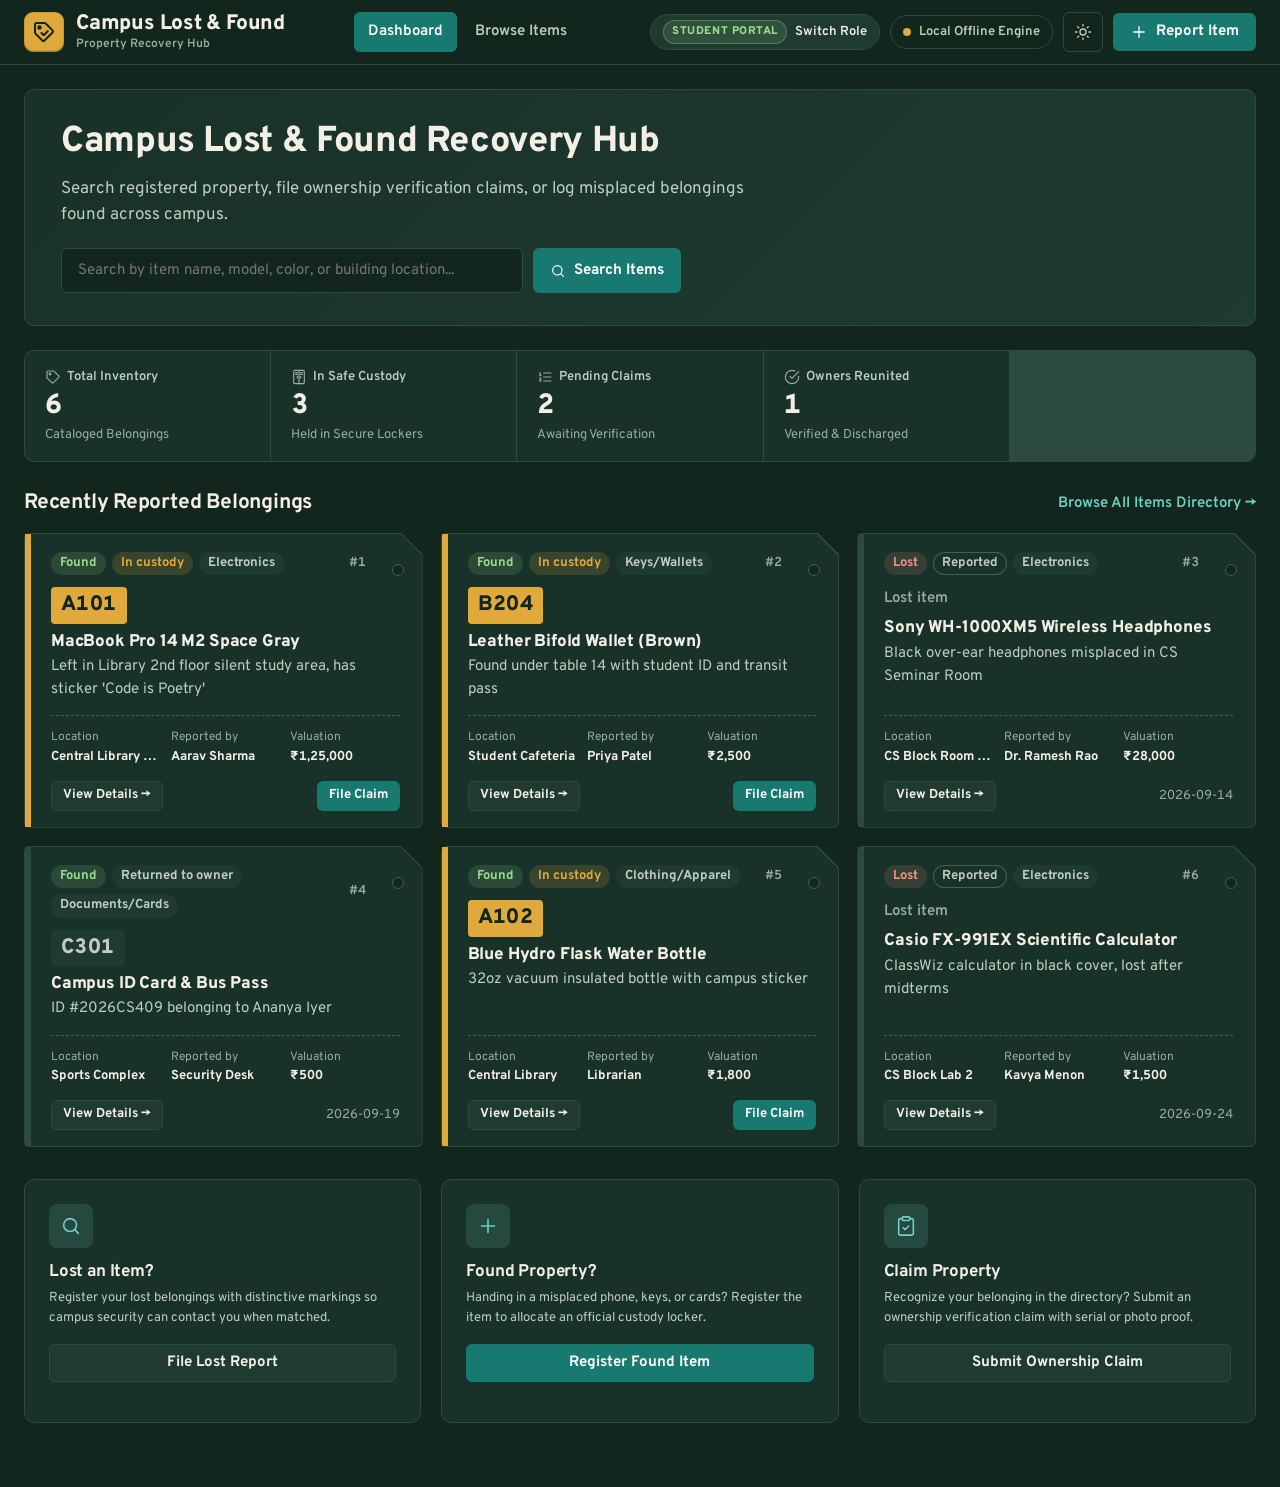
==== commit a8d192aa: "Clean and modularize UI into dedicated pages, add role-based portal, and remove academic DSA jargon" ====
--- a/ui/index.html
+++ b/ui/index.html
@@ -3,8 +3,8 @@
 <head>
   <meta charset="UTF-8">
   <meta name="viewport" content="width=device-width, initial-scale=1.0">
-  <title>Campus Lost & Found Management System | Enterprise Relational Hub</title>
-  <meta name="description" content="ADBMS Enterprise Relational Database and Data Structures Management System for Campus Lost and Found Property Recovery.">
+  <title>Campus Lost & Found Recovery Hub</title>
+  <meta name="description" content="Campus Lost and Found Management System for reporting, cataloging, and recovering misplaced belongings.">
   
   <link rel="preconnect" href="https://fonts.googleapis.com">
   <link rel="preconnect" href="https://fonts.gstatic.com" crossorigin>
@@ -15,7 +15,7 @@
 </head>
 <body>
 
-  <!-- Icon set: 24px grid, 1.75 stroke, round caps (styled by .icon) -->
+  <!-- Icon set: 24px grid, 1.75 stroke, round caps -->
   <svg xmlns="http://www.w3.org/2000/svg" class="icon-sprite" aria-hidden="true">
     <symbol id="i-brand" viewBox="0 0 24 24"><path d="M3 12.6V4.5A1.5 1.5 0 0 1 4.5 3h8.1a1.5 1.5 0 0 1 1.06.44l6.9 6.9a1.5 1.5 0 0 1 0 2.12l-8.1 8.1a1.5 1.5 0 0 1-2.12 0l-6.9-6.9A1.5 1.5 0 0 1 3 12.6z"/><circle cx="7.5" cy="7.5" r="1.2" fill="currentColor"/><path d="M9.5 13l2.2 2.2 4-4"/></symbol>
     <symbol id="i-tag" viewBox="0 0 24 24"><path d="M3 12.6V4.5A1.5 1.5 0 0 1 4.5 3h8.1a1.5 1.5 0 0 1 1.06.44l6.9 6.9a1.5 1.5 0 0 1 0 2.12l-8.1 8.1a1.5 1.5 0 0 1-2.12 0l-6.9-6.9A1.5 1.5 0 0 1 3 12.6z"/><circle cx="7.5" cy="7.5" r="1.2" fill="currentColor"/></symbol>
@@ -33,7 +33,6 @@
     <symbol id="i-check" viewBox="0 0 24 24"><path d="M20 6L9 17l-5-5"/></symbol>
     <symbol id="i-x" viewBox="0 0 24 24"><path d="M18 6L6 18M6 6l12 12"/></symbol>
     <symbol id="i-undo" viewBox="0 0 24 24"><path d="M9 14L4 9l5-5"/><path d="M4 9h10.5a5.5 5.5 0 0 1 0 11H11"/></symbol>
-    <symbol id="i-play" viewBox="0 0 24 24"><path d="M7 4.5v15a1 1 0 0 0 1.5.86l12-7.5a1 1 0 0 0 0-1.72l-12-7.5A1 1 0 0 0 7 4.5z"/></symbol>
     <symbol id="i-trash" viewBox="0 0 24 24"><path d="M3 6h18"/><path d="M19 6v14a2 2 0 0 1-2 2H7a2 2 0 0 1-2-2V6"/><path d="M8 6V4a2 2 0 0 1 2-2h4a2 2 0 0 1 2 2v2"/><path d="M10 11v6M14 11v6"/></symbol>
     <symbol id="i-rupee" viewBox="0 0 24 24"><path d="M6 3h12M6 8h12"/><path d="M6 13l8.5 8"/><path d="M6 13h3a5 5 0 0 0 0-10"/></symbol>
     <symbol id="i-reunited" viewBox="0 0 24 24"><path d="M22 11.08V12a10 10 0 1 1-5.93-9.14"/><path d="M22 4L12 14.01l-3-3"/></symbol>
@@ -42,20 +41,28 @@
   <!-- Header -->
   <header class="site-header">
     <div class="header-inner">
-      <a href="#" class="brand" id="brand-link">
+      <a href="index.html" class="brand" id="brand-link">
         <div class="brand-icon">
           <svg class="icon" aria-hidden="true"><use href="#i-brand"/></svg>
         </div>
         <div class="brand-info">
           <h1>Campus Lost & Found</h1>
-          <div class="brand-badge">ADBMS 3NF relational system</div>
+          <div class="brand-badge">Property Recovery Hub</div>
         </div>
       </a>
 
+      <nav class="nav-links">
+        <a href="index.html" class="nav-link active">Dashboard</a>
+        <a href="items.html" class="nav-link">Browse Items</a>
+        <a href="claims.html" class="nav-link admin-only">Claims Review</a>
+        <a href="lockers.html" class="nav-link admin-only">Lockers</a>
+        <a href="audit.html" class="nav-link admin-only">Activity Log</a>
+      </nav>
+
       <div class="header-actions">
-        <div class="system-status-pill" id="system-status-pill" title="Live Database Engine Status">
+        <div class="system-status-pill" id="system-status-pill" title="Live Database Status">
           <span class="status-dot"></span>
-          <span id="db-engine-label">SQLite Engine Active</span>
+          <span id="db-engine-label">Connected</span>
         </div>
 
         <button class="theme-btn" id="theme-toggle-btn" aria-label="Toggle Theme" title="Toggle Light/Dark Theme">
@@ -71,43 +78,27 @@
     </div>
   </header>
 
-  <!-- Main App Container -->
+  <!-- Main Container -->
   <main class="container">
 
-    <!-- Hero / Phase Progress Banner -->
-    <section class="hero-banner">
-      <div class="hero-text">
-        <h2>
-          <span>Campus Recovery Hub</span>
-          <span class="hero-badge">All 4 Phases Complete</span>
-        </h2>
-        <p>
-          High-performance relational lost & found management system engineered with strict 3NF schema, 
-          ACID transaction guarantees, linked data structures, and verified campus recovery lockers.
-        </p>
-      </div>
-
-      <div class="phase-badges-row">
-        <div class="phase-pill completed" title="Phase 1: Real-world dataset extraction, ER model, 3NF schema & Linear DSA (Linked List, Queue, Stack, RPN)">
-          <svg class="icon icon-xs" aria-hidden="true"><use href="#i-check"/></svg>
-          Phase 1: Data Modeling & DSA
-        </div>
-        <div class="phase-pill completed" title="Phase 2: DDL 7-table creation, DML seeding, data cleaning, NULL handling & aggregate queries">
-          <svg class="icon icon-xs" aria-hidden="true"><use href="#i-check"/></svg>
-          Phase 2: DDL & Aggregates
-        </div>
-        <div class="phase-pill completed" title="Phase 3: Joins, subqueries, database views, EXPLAIN plans & stored functions">
-          <svg class="icon icon-xs" aria-hidden="true"><use href="#i-check"/></svg>
-          Phase 3: Joins, Views & EXPLAIN
-        </div>
-        <div class="phase-pill completed" title="Phase 4: ACID transactions, concurrency isolation, locks & referential integrity audits">
-          <svg class="icon icon-xs" aria-hidden="true"><use href="#i-check"/></svg>
-          Phase 4: ACID Transactions & Audit
-        </div>
-      </div>
+    <!-- Clean Welcome Hero Banner (No Academic Phases Clutter) -->
+    <section class="clean-hero">
+      <h2 class="clean-hero-title">Campus Lost & Found Recovery Hub</h2>
+      <p class="clean-hero-sub">
+        Search registered property, file ownership verification claims, or log misplaced belongings found across campus.
+      </p>
+
+      <!-- Instant Search Input Form -->
+      <form class="clean-hero-search" onsubmit="event.preventDefault(); const q = document.getElementById('home-search-input').value.trim(); window.location.href = 'items.html' + (q ? '?search=' + encodeURIComponent(q) : '');">
+        <input type="text" class="clean-hero-input" id="home-search-input" placeholder="Search by item name, model, color, or building location...">
+        <button type="submit" class="btn btn-primary">
+          <svg class="icon icon-sm" aria-hidden="true"><use href="#i-search"/></svg>
+          Search Items
+        </button>
+      </form>
     </section>
 
-    <!-- KPI Metrics Grid -->
+    <!-- KPI Summary Metrics Grid -->
     <section class="metrics-grid" id="metrics-grid">
       <div class="metric-card">
         <div class="metric-content">
@@ -119,7 +110,7 @@
 
       <div class="metric-card">
         <div class="metric-content">
-          <span class="metric-label"><svg class="icon icon-sm" aria-hidden="true"><use href="#i-locker"/></svg>Active in Custody</span>
+          <span class="metric-label"><svg class="icon icon-sm" aria-hidden="true"><use href="#i-locker"/></svg>In Safe Custody</span>
           <span class="metric-value" id="kpi-in-custody">--</span>
           <span class="metric-sub">Held in Secure Lockers</span>
         </div>
@@ -127,374 +118,79 @@
 
       <div class="metric-card">
         <div class="metric-content">
-          <span class="metric-label"><svg class="icon icon-sm" aria-hidden="true"><use href="#i-queue"/></svg>Pending Claim Queue</span>
+          <span class="metric-label"><svg class="icon icon-sm" aria-hidden="true"><use href="#i-queue"/></svg>Pending Claims</span>
           <span class="metric-value" id="kpi-pending-claims">--</span>
-          <span class="metric-sub">FIFO Verification Order</span>
+          <span class="metric-sub">Awaiting Verification</span>
         </div>
       </div>
 
       <div class="metric-card">
         <div class="metric-content">
-          <span class="metric-label"><svg class="icon icon-sm" aria-hidden="true"><use href="#i-rupee"/></svg>Campus Asset Valuation</span>
-          <span class="metric-value" id="kpi-total-val">₹0</span>
-          <span class="metric-sub">100% Free Campus Service</span>
-        </div>
-      </div>
-
-      <div class="metric-card">
-        <div class="metric-content">
-          <span class="metric-label"><svg class="icon icon-sm" aria-hidden="true"><use href="#i-reunited"/></svg>Owner Reunited</span>
+          <span class="metric-label"><svg class="icon icon-sm" aria-hidden="true"><use href="#i-reunited"/></svg>Owners Reunited</span>
           <span class="metric-value" id="kpi-returned-count">--</span>
           <span class="metric-sub">Verified & Discharged</span>
         </div>
       </div>
     </section>
 
-    <!-- Navigation Tabs -->
-    <nav class="main-nav-tabs" role="tablist">
-      <button class="tab-btn active" data-tab="tab-inventory" role="tab" aria-selected="true" aria-controls="tab-inventory">
-        <svg class="icon" aria-hidden="true"><use href="#i-tag"/></svg>
-        Live Inventory & Directory
-        <span class="tab-badge" id="badge-items-count">0</span>
-      </button>
-
-      <button class="tab-btn" data-tab="tab-claims" role="tab" aria-selected="false" aria-controls="tab-claims">
-        <svg class="icon" aria-hidden="true"><use href="#i-claim"/></svg>
-        Claim Verification & RPN Evaluator
-        <span class="tab-badge" id="badge-claims-count">0</span>
-      </button>
-
-      <button class="tab-btn" data-tab="tab-lockers" role="tab" aria-selected="false" aria-controls="tab-lockers">
-        <svg class="icon" aria-hidden="true"><use href="#i-locker"/></svg>
-        Custody Lockers & Duration
-        <span class="tab-badge" id="badge-lockers-count">0</span>
-      </button>
-
-      <button class="tab-btn" data-tab="tab-audit" role="tab" aria-selected="false" aria-controls="tab-audit">
-        <svg class="icon" aria-hidden="true"><use href="#i-history"/></svg>
-        Audit Trail & LIFO Undo
-        <span class="tab-badge" id="badge-audit-count">0</span>
-      </button>
-
-      <button class="tab-btn" data-tab="tab-lab" role="tab" aria-selected="false" aria-controls="tab-lab">
-        <svg class="icon" aria-hidden="true"><use href="#i-flask"/></svg>
-        Lab Practical Showcase (CLO1 - 3)
-      </button>
-    </nav>
-
-    <!-- ====================================================================
-         TAB 1: LIVE INVENTORY & DIRECTORY
-         ==================================================================== -->
-    <section class="tab-pane active" id="tab-inventory" role="tabpanel">
-      <div class="control-bar">
-        <div class="search-wrapper">
-          <svg class="icon search-icon" aria-hidden="true"><use href="#i-search"/></svg>
-          <input type="text" class="search-input" id="search-inventory" placeholder="Search by title, description, or campus building...">
-        </div>
-
-        <div class="filter-group">
-          <select class="select-filter" id="filter-type">
-            <option value="">All types</option>
-            <option value="FOUND">Found only</option>
-            <option value="LOST">Lost only</option>
-          </select>
-
-          <select class="select-filter" id="filter-status">
-            <option value="">All statuses</option>
-            <option value="IN_CUSTODY">In custody</option>
-            <option value="REPORTED">Reported</option>
-            <option value="CLAIM_PENDING">Claim pending</option>
-            <option value="VERIFIED_RETURNED">Returned to owner</option>
-          </select>
-
-          <select class="select-filter" id="filter-category">
-            <option value="">All categories</option>
-            <option value="Electronics">Electronics</option>
-            <option value="Keys/Wallets">Keys/Wallets</option>
-            <option value="Documents/Cards">Documents/Cards</option>
-            <option value="Clothing/Apparel">Clothing/Apparel</option>
-            <option value="Bags/Backpacks">Bags/Backpacks</option>
-          </select>
-
-          <button class="btn btn-secondary" id="btn-refresh-inventory" title="Reload from database">
-            <svg class="icon icon-sm" aria-hidden="true"><use href="#i-refresh"/></svg>
-            Refresh
-          </button>
-        </div>
-      </div>
-
-      <!-- Item Cards Container -->
-      <div class="items-cards-grid" id="items-container">
-        <!-- Rendered dynamically by JavaScript -->
+    <!-- Recent Items Section Header -->
+    <div class="section-header-row">
+      <h3 class="section-header-title">Recently Reported Belongings</h3>
+      <a href="items.html" class="section-link">
+        Browse All Items Directory &rarr;
+      </a>
+    </div>
+
+    <!-- Recent Items Grid -->
+    <div class="items-cards-grid" id="items-container">
+      <!-- Populated dynamically by app.js with latest items -->
+    </div>
+
+    <!-- Quick Action Services -->
+    <section class="quick-actions-grid">
+      <div class="quick-action-card">
+        <div>
+          <div class="quick-action-icon">
+            <svg class="icon" aria-hidden="true"><use href="#i-search"/></svg>
+          </div>
+          <h3 style="margin-top: 14px;">Lost an Item?</h3>
+          <p>Register your lost belongings with distinctive markings so campus security can contact you when matched.</p>
+        </div>
+        <button class="btn btn-secondary btn-block" onclick="document.getElementById('item-type-input').value = 'LOST'; openModal(document.getElementById('modal-report-item'));">
+          File Lost Report
+        </button>
+      </div>
+
+      <div class="quick-action-card">
+        <div>
+          <div class="quick-action-icon">
+            <svg class="icon" aria-hidden="true"><use href="#i-plus"/></svg>
+          </div>
+          <h3 style="margin-top: 14px;">Found Property?</h3>
+          <p>Handing in a misplaced phone, keys, or cards? Register the item to allocate an official custody locker.</p>
+        </div>
+        <button class="btn btn-primary btn-block" onclick="document.getElementById('item-type-input').value = 'FOUND'; openModal(document.getElementById('modal-report-item'));">
+          Register Found Item
+        </button>
+      </div>
+
+      <div class="quick-action-card">
+        <div>
+          <div class="quick-action-icon">
+            <svg class="icon" aria-hidden="true"><use href="#i-claim"/></svg>
+          </div>
+          <h3 style="margin-top: 14px;">Claim Property</h3>
+          <p>Recognize your belonging in the directory? Submit an ownership verification claim with serial or photo proof.</p>
+        </div>
+        <button class="btn btn-secondary btn-block" onclick="openModal(document.getElementById('modal-submit-claim'));">
+          Submit Ownership Claim
+        </button>
       </div>
     </section>
 
-    <!-- ====================================================================
-         TAB 2: CLAIM VERIFICATION QUEUE & RPN EVALUATOR
-         ==================================================================== -->
-    <section class="tab-pane" id="tab-claims" role="tabpanel">
-      <div class="pipeline-layout">
-        <!-- FIFO Queue List -->
-        <div class="queue-card">
-          <div class="card-title-bar">
-            <h3>
-              <svg class="icon" aria-hidden="true"><use href="#i-queue"/></svg>
-              FIFO Verification Queue
-            </h3>
-            <button class="btn btn-secondary btn-sm" id="btn-new-claim-trigger">
-              <svg class="icon icon-sm" aria-hidden="true"><use href="#i-plus"/></svg>
-              File Claim
-            </button>
-          </div>
-
-          <p class="section-note">
-            Claims arrive in strict FIFO (First-In, First-Out) queuing order using pointer-based LinkedQueue nodes.
-          </p>
-
-          <div class="queue-list" id="queue-items-container">
-            <!-- Dynamically populated -->
-          </div>
-        </div>
-
-        <!-- Dynamic Stack-Based RPN Evaluator & ACID Settlement -->
-        <div class="evaluator-card">
-          <div class="card-title-bar">
-            <h3>
-              <svg class="icon" aria-hidden="true"><use href="#i-gauge"/></svg>
-              Stack-Based Confidence Evaluator
-            </h3>
-            <span class="tag tag-neutral" id="selected-claim-tag">No Claim Selected</span>
-          </div>
-
-          <div class="evaluator-formula-box">
-            <div class="formula-label">Active Infix Verification Formula</div>
-            <div class="formula-code">(desc_match * 0.40) + (serial_match * 0.40) + (photo_match * 0.20)</div>
-            <div class="rpn-postfix-badge">RPN Postfix: <code>desc_match 0.40 * serial_match 0.40 * + photo_match 0.20 * +</code></div>
-          </div>
-
-          <!-- Interactive Sliders -->
-          <div class="slider-group">
-            <div class="slider-label-row">
-              <span>Description Match (Weight: 40%)</span>
-              <span id="val-desc-match">85%</span>
-            </div>
-            <input type="range" class="slider-input" id="slider-desc-match" min="0" max="100" value="85">
-          </div>
-
-          <div class="slider-group">
-            <div class="slider-label-row">
-              <span>Serial / ID Match (Weight: 40%)</span>
-              <span id="val-serial-match">95%</span>
-            </div>
-            <input type="range" class="slider-input" id="slider-serial-match" min="0" max="100" value="95">
-          </div>
-
-          <div class="slider-group">
-            <div class="slider-label-row">
-              <span>Photo / Proof Evidence (Weight: 20%)</span>
-              <span id="val-photo-match">90%</span>
-            </div>
-            <input type="range" class="slider-input" id="slider-photo-match" min="0" max="100" value="90">
-          </div>
-
-          <!-- Score Big Banner -->
-          <div class="score-display-card">
-            <div class="score-label">Calculated confidence score</div>
-            <div class="score-big" id="calculated-score-display">90.00%</div>
-            <div class="threshold-indicator">
-              Approval Threshold: <strong>≥ 75.0%</strong> | System Decision: <span id="decision-text" class="decision">APPROVED</span>
-            </div>
-          </div>
-
-          <!-- ACID Settlement Button Group -->
-          <div class="acid-button-group">
-            <button class="btn btn-emerald btn-grow" id="btn-settle-approve">
-              <svg class="icon" aria-hidden="true"><use href="#i-check"/></svg>
-              Commit ACID Return (Approve)
-            </button>
-            <button class="btn btn-danger" id="btn-settle-reject">
-              <svg class="icon" aria-hidden="true"><use href="#i-x"/></svg>
-              Reject Claim
-            </button>
-          </div>
-          <p class="fine-print">
-            Phase 4 ACID guarantee: atomically updates the claim, transfers item status, releases the locker and records an audit snapshot in one commit.
-          </p>
-        </div>
-      </div>
-    </section>
-
-    <!-- ====================================================================
-         TAB 3: CUSTODY LOCKERS & DURATION ANALYTICS
-         ==================================================================== -->
-    <section class="tab-pane" id="tab-lockers" role="tabpanel">
-      <div class="card-title-bar is-page">
-        <div>
-          <h3>Secure Campus Storage Lockers</h3>
-          <p class="section-note">
-            100% Free Campus Custody Service (Zero-Fee Policy). Days held computed dynamically via <code>fn_custody_duration_days</code>.
-          </p>
-        </div>
-      </div>
-
-      <!-- Lockers Grid -->
-      <div class="lockers-grid" id="lockers-container">
-        <!-- Rendered dynamically -->
-      </div>
-
-      <!-- Category Analytics View Table -->
-      <div class="card-title-bar is-spaced">
-        <h3>Category Analytics Summary (Database View: <code>v_category_analytics</code>)</h3>
-      </div>
-      <div class="table-container">
-        <table class="modern-table">
-          <thead>
-            <tr>
-              <th>Category</th>
-              <th>Total Items</th>
-              <th>Found Count</th>
-              <th>Lost Count</th>
-              <th>Total Value (₹)</th>
-            </tr>
-          </thead>
-          <tbody id="category-analytics-tbody">
-            <!-- Dynamically populated -->
-          </tbody>
-        </table>
-      </div>
-    </section>
-
-    <!-- ====================================================================
-         TAB 4: AUDIT TRAIL & LIFO UNDO STACK
-         ==================================================================== -->
-    <section class="tab-pane" id="tab-audit" role="tabpanel">
-      <div class="audit-layout">
-        <!-- Timeline -->
-        <div>
-          <div class="card-title-bar">
-            <h3>
-              <svg class="icon" aria-hidden="true"><use href="#i-history"/></svg>
-              Immutable Audit Action Log
-            </h3>
-            <span class="meta-note">Database table: <code>audit_actions</code></span>
-          </div>
-          <div class="timeline-list" id="audit-timeline-container">
-            <!-- Dynamically populated -->
-          </div>
-        </div>
-
-        <!-- LIFO Stack Visualizer & Undo Controller -->
-        <div class="stack-visualizer-card">
-          <div class="card-title-bar">
-            <h3>LIFO Undo Stack</h3>
-            <span class="tag tag-neutral" id="stack-count-tag">Depth: 0</span>
-          </div>
-
-          <p class="section-note">
-            Pointer-based Singly Linked Stack preserves multi-level history. Clicking <strong>Undo Last Action</strong> pops top stack node and rolls back system state.
-          </p>
-
-          <button class="btn btn-primary btn-block" id="btn-undo-action">
-            <svg class="icon" aria-hidden="true"><use href="#i-undo"/></svg>
-            Undo Last Action (Pop Stack)
-          </button>
-
-          <div class="note-box">
-            <div class="note-box-title">Stack operations</div>
-            <ul>
-              <li><code>push(AuditAction)</code>: O(1) head insertion</li>
-              <li><code>pop()</code>: O(1) top node extraction</li>
-              <li><code>peek()</code>: O(1) inspection without removal</li>
-            </ul>
-          </div>
-        </div>
-      </div>
-    </section>
-
-    <!-- ====================================================================
-         TAB 5: LAB PRACTICAL SHOWCASE (CLO1 - CLO3)
-         ==================================================================== -->
-    <section class="tab-pane" id="tab-lab" role="tabpanel">
-      <div class="card-title-bar is-page">
-        <div>
-          <h3>ADBMS Practical Lab Demonstration Suites</h3>
-          <p class="section-note">
-            Run live verification suites on the active database engine to inspect execution outputs, constraints, views, and ACID tests.
-          </p>
-        </div>
-      </div>
-
-      <div class="lab-grid">
-        <div class="lab-phase-card">
-          <div>
-            <div class="tag tag-neutral">CLO1 Target</div>
-            <h4 class="lab-card-title">Phase 1: Linear DSA</h4>
-            <p>
-              Validates pure Node Linked List, FIFO queue, LIFO undo stack, and Infix-to-Postfix RPN formula evaluation.
-            </p>
-          </div>
-          <button class="btn btn-secondary btn-sm" id="btn-run-phase1">
-            <svg class="icon icon-xs icon-fill" aria-hidden="true"><use href="#i-play"/></svg>
-            Run Phase 1 Suite
-          </button>
-        </div>
-
-        <div class="lab-phase-card">
-          <div>
-            <div class="tag tag-neutral">CLO2 Target</div>
-            <h4 class="lab-card-title">Phase 2: DDL & DML</h4>
-            <p>
-              Executes 7-table creation, DML seeding with realistic dates, constraint validations, and aggregate summaries.
-            </p>
-          </div>
-          <button class="btn btn-secondary btn-sm" id="btn-run-phase2">
-            <svg class="icon icon-xs icon-fill" aria-hidden="true"><use href="#i-play"/></svg>
-            Run Phase 2 Suite
-          </button>
-        </div>
-
-        <div class="lab-phase-card">
-          <div>
-            <div class="tag tag-neutral">CLO2 & CLO3 Target</div>
-            <h4 class="lab-card-title">Phase 3: Joins & Views</h4>
-            <p>
-              Executes multi-table joins, nested subqueries, database views, EXPLAIN execution plans, and custody functions.
-            </p>
-          </div>
-          <button class="btn btn-secondary btn-sm" id="btn-run-phase3">
-            <svg class="icon icon-xs icon-fill" aria-hidden="true"><use href="#i-play"/></svg>
-            Run Phase 3 Suite
-          </button>
-        </div>
-
-        <div class="lab-phase-card">
-          <div>
-            <div class="tag tag-neutral">CLO3 Target</div>
-            <h4 class="lab-card-title">Phase 4: ACID Transactions</h4>
-            <p>
-              Simulates Commit, Rollback, Savepoints, pessimistic locking analysis, integrity constraint tests, and audit checks.
-            </p>
-          </div>
-          <button class="btn btn-secondary btn-sm" id="btn-run-phase4">
-            <svg class="icon icon-xs icon-fill" aria-hidden="true"><use href="#i-play"/></svg>
-            Run Phase 4 Suite
-          </button>
-        </div>
-      </div>
-
-      <!-- Live Terminal Output Console -->
-      <div class="card-title-bar">
-        <span class="console-label">Live console output</span>
-        <button class="btn btn-secondary btn-sm" id="btn-clear-terminal">Clear Console</button>
-      </div>
-      <pre class="terminal-box" id="terminal-output">Ready. Click any Phase Suite button above to execute practical scripts and view real-time database outputs.</pre>
-    </section>
-
   </main>
 
-  <!-- ====================================================================
-       MODAL: REPORT NEW ITEM (LOST OR FOUND)
-       ==================================================================== -->
+  <!-- MODAL: REPORT ITEM -->
   <div class="modal-overlay" id="modal-report-item">
     <div class="modal-content" role="dialog" aria-modal="true" aria-label="Report Campus Property">
       <div class="modal-header">
@@ -560,9 +256,7 @@
     </div>
   </div>
 
-  <!-- ====================================================================
-       MODAL: FILE VERIFICATION CLAIM
-       ==================================================================== -->
+  <!-- MODAL: SUBMIT CLAIM -->
   <div class="modal-overlay" id="modal-submit-claim">
     <div class="modal-content" role="dialog" aria-modal="true" aria-label="Submit Ownership Claim Ticket">
       <div class="modal-header">
@@ -595,16 +289,16 @@
 
         <div class="modal-actions">
           <button type="button" class="btn btn-secondary" data-close="modal-submit-claim">Cancel</button>
-          <button type="submit" class="btn btn-primary" id="btn-enqueue-claim">Enqueue Claim (FIFO)</button>
+          <button type="submit" class="btn btn-primary" id="btn-enqueue-claim">Submit Claim Ticket</button>
         </div>
       </form>
     </div>
   </div>
 
-  <!-- Toast Notification Container -->
+  <!-- Toast Container -->
   <div class="toast-container" id="toast-container"></div>
 
-  <!-- Main JavaScript Logic -->
+  <!-- Scripts -->
   <script src="app.js"></script>
 </body>
 </html>
--- a/ui/styles.css
+++ b/ui/styles.css
@@ -222,6 +222,230 @@
   line-height: 1.2;
 }
 
+.nav-links {
+  display: flex;
+  align-items: center;
+  gap: 4px;
+}
+
+.nav-link {
+  display: inline-flex;
+  align-items: center;
+  gap: 6px;
+  padding: 8px 14px;
+  border-radius: var(--r-control);
+  font-size: var(--fs-sm);
+  font-weight: 600;
+  color: var(--text-2);
+  text-decoration: none;
+  transition: all var(--ease);
+}
+
+.nav-link:hover {
+  color: var(--text);
+  background: var(--accent-soft);
+}
+
+.nav-link.active {
+  color: var(--on-accent);
+  background: var(--accent);
+}
+
+/* Role-based navigation visibility */
+body:not(.is-admin) .admin-only {
+  display: none !important;
+}
+
+body.is-admin .user-only {
+  display: none !important;
+}
+
+/* User Role Pill & Switcher in Header */
+.user-role-pill {
+  display: inline-flex;
+  align-items: center;
+  gap: 8px;
+  padding: 5px 12px;
+  background: var(--panel-2);
+  border: 1px solid var(--line);
+  border-radius: var(--r-pill);
+  font-size: var(--fs-xs);
+  font-weight: 600;
+  color: var(--text);
+  cursor: pointer;
+  text-decoration: none;
+  transition: all var(--ease);
+}
+
+.user-role-pill:hover {
+  border-color: var(--line-strong);
+  background: var(--line);
+}
+
+.role-badge-tag {
+  display: inline-block;
+  padding: 2px 8px;
+  border-radius: var(--r-pill);
+  font-size: 0.7rem;
+  font-weight: 800;
+  text-transform: uppercase;
+  letter-spacing: 0.05em;
+}
+
+.role-badge-tag.role-admin {
+  background: var(--custody-soft);
+  color: var(--custody);
+  border: 1px solid rgba(224, 169, 59, 0.35);
+}
+
+.role-badge-tag.role-user {
+  background: var(--found-soft);
+  color: var(--found);
+  border: 1px solid rgba(155, 217, 139, 0.35);
+}
+
+/* Login Page Styles */
+.login-container {
+  max-width: 860px;
+  margin: 40px auto;
+  padding: 0 20px;
+}
+
+.login-hero {
+  text-align: center;
+  margin-bottom: 36px;
+}
+
+.login-hero h2 {
+  font-size: var(--fs-xxl);
+  font-weight: 800;
+  margin-bottom: 8px;
+  color: var(--text);
+}
+
+.login-hero p {
+  font-size: var(--fs-md);
+  color: var(--text-2);
+}
+
+.login-cards-grid {
+  display: grid;
+  grid-template-columns: 1fr 1fr;
+  gap: 24px;
+}
+
+.login-card {
+  background: var(--panel);
+  border: 1px solid var(--line);
+  border-radius: var(--r-panel);
+  padding: 32px 28px;
+  display: flex;
+  flex-direction: column;
+  justify-content: space-between;
+  gap: 20px;
+  transition: transform var(--ease), border-color var(--ease);
+}
+
+.login-card:hover {
+  transform: translateY(-3px);
+  border-color: var(--line-strong);
+}
+
+.login-card.admin-card {
+  border-top: 4px solid var(--tag-yellow);
+}
+
+.login-card.user-card {
+  border-top: 4px solid var(--found);
+}
+
+.login-card-icon {
+  width: 52px;
+  height: 52px;
+  border-radius: 12px;
+  display: flex;
+  align-items: center;
+  justify-content: center;
+  margin-bottom: 16px;
+}
+
+.login-card.admin-card .login-card-icon {
+  background: var(--custody-soft);
+  color: var(--custody);
+}
+
+.login-card.user-card .login-card-icon {
+  background: var(--found-soft);
+  color: var(--found);
+}
+
+.login-card.admin-card .login-card-icon .icon,
+.login-card.user-card .login-card-icon .icon {
+  width: 26px;
+  height: 26px;
+}
+
+.login-card-title {
+  font-size: var(--fs-lg);
+  font-weight: 800;
+  margin-bottom: 8px;
+  color: var(--text);
+}
+
+.login-card-desc {
+  font-size: var(--fs-sm);
+  color: var(--text-2);
+  line-height: 1.5;
+  margin-bottom: 16px;
+}
+
+.login-card-features {
+  list-style: none;
+  display: flex;
+  flex-direction: column;
+  gap: 10px;
+  font-size: var(--fs-xs);
+  color: var(--text-2);
+  margin-bottom: 24px;
+}
+
+.login-card-features li {
+  display: flex;
+  align-items: center;
+  gap: 8px;
+}
+
+.login-card-features li::before {
+  content: "✓";
+  color: var(--found);
+  font-weight: bold;
+}
+
+/* Restricted banner for pages */
+.restricted-banner {
+  background: var(--panel);
+  border: 1px solid var(--line);
+  border-top: 4px solid var(--tag-yellow);
+  border-radius: var(--r-panel);
+  padding: 40px 32px;
+  text-align: center;
+  max-width: 640px;
+  margin: 60px auto;
+}
+
+.restricted-banner h3 {
+  font-size: var(--fs-xl);
+  color: var(--text);
+  margin-bottom: 10px;
+}
+
+.restricted-banner p {
+  font-size: var(--fs-sm);
+  color: var(--text-2);
+  line-height: 1.6;
+  margin-bottom: 24px;
+}
+
 .header-actions {
   display: flex;
   align-items: center;
@@ -280,68 +504,319 @@
 }
 
 /* ==========================================================================
-   Hero strip
+   Clean Hero Banner (Decongested & Modern)
    ========================================================================== */
-.hero-banner {
-  display: flex;
-  align-items: center;
+.clean-hero {
+  padding: 32px 36px;
+  margin-bottom: 24px;
+  background: linear-gradient(135deg, var(--panel) 0%, var(--panel-2) 100%);
+  border: 1px solid var(--line);
+  border-radius: var(--r-panel);
+  display: flex;
+  flex-direction: column;
+  gap: 14px;
+}
+
+.clean-hero-title {
+  font-size: var(--fs-xxl);
+  font-weight: 800;
+  line-height: 1.15;
+  color: var(--text);
+}
+
+.clean-hero-sub {
+  font-size: var(--fs-md);
+  color: var(--text-2);
+  max-width: 65ch;
+  line-height: 1.5;
+}
+
+.clean-hero-search {
+  display: flex;
+  gap: 10px;
+  max-width: 620px;
+  margin-top: 6px;
+}
+
+.clean-hero-input {
+  flex: 1;
+  padding: 12px 16px;
+  background: var(--bg);
+  border: 1px solid var(--line);
+  border-radius: var(--r-control);
+  color: var(--text);
+  font-family: var(--font);
+  font-size: var(--fs-sm);
+}
+
+.clean-hero-input:focus {
+  outline: none;
+  border-color: var(--accent-text);
+  box-shadow: 0 0 0 3px var(--accent-soft);
+}
+
+/* Clean Page Header for Subpages */
+.page-header {
+  display: flex;
   justify-content: space-between;
-  gap: 24px;
-  padding: 18px 22px;
-  margin-bottom: 16px;
+  align-items: flex-end;
+  gap: 20px;
+  margin-bottom: 24px;
+  padding-bottom: 16px;
+  border-bottom: 1px solid var(--line);
+  flex-wrap: wrap;
+}
+
+.page-title {
+  font-size: var(--fs-xl);
+  font-weight: 800;
+  color: var(--text);
+  margin-bottom: 4px;
+}
+
+.page-subtitle {
+  font-size: var(--fs-sm);
+  color: var(--text-2);
+}
+
+/* Quick Action Cards */
+.quick-actions-grid {
+  display: grid;
+  grid-template-columns: repeat(3, 1fr);
+  gap: 20px;
+  margin-top: 32px;
+}
+
+.quick-action-card {
   background: var(--panel);
   border: 1px solid var(--line);
   border-radius: var(--r-panel);
-}
-
-.hero-text h2 {
-  display: flex;
-  align-items: center;
+  padding: 24px;
+  display: flex;
+  flex-direction: column;
+  justify-content: space-between;
+  gap: 16px;
+  transition: transform var(--ease), border-color var(--ease);
+}
+
+.quick-action-card:hover {
+  transform: translateY(-2px);
+  border-color: var(--line-strong);
+}
+
+.quick-action-icon {
+  width: 44px;
+  height: 44px;
+  border-radius: 8px;
+  background: var(--accent-soft);
+  color: var(--accent-text);
+  display: flex;
+  align-items: center;
+  justify-content: center;
+}
+
+.quick-action-icon .icon {
+  width: 22px;
+  height: 22px;
+}
+
+.quick-action-card h3 {
+  font-size: var(--fs-md);
+  font-weight: 700;
+  margin-bottom: 6px;
+  color: var(--text);
+}
+
+.quick-action-card p {
+  font-size: var(--fs-xs);
+  color: var(--text-2);
+  line-height: 1.5;
+}
+
+/* Section Header with Actions */
+.section-header-row {
+  display: flex;
+  justify-content: space-between;
+  align-items: center;
+  gap: 16px;
+  margin-bottom: 16px;
+  margin-top: 8px;
+}
+
+.section-header-title {
+  font-size: var(--fs-lg);
+  font-weight: 700;
+  color: var(--text);
+}
+
+.section-link {
+  font-size: var(--fs-sm);
+  font-weight: 600;
+  color: var(--accent-text);
+  text-decoration: none;
+  display: inline-flex;
+  align-items: center;
+  gap: 4px;
+}
+
+.section-link:hover {
+  text-decoration: underline;
+}
+
+/* Item Detail View Styles */
+.breadcrumb-bar {
+  display: flex;
+  align-items: center;
+  gap: 8px;
+  margin-bottom: 20px;
+  font-size: var(--fs-sm);
+}
+
+.breadcrumb-bar a {
+  color: var(--accent-text);
+  text-decoration: none;
+  display: inline-flex;
+  align-items: center;
+  gap: 6px;
+  font-weight: 600;
+}
+
+.breadcrumb-bar a:hover {
+  text-decoration: underline;
+}
+
+.item-detail-hero {
+  background: var(--panel);
+  border: 1px solid var(--line);
+  border-radius: var(--r-panel);
+  padding: 28px 32px;
+  margin-bottom: 24px;
+  display: flex;
+  justify-content: space-between;
+  align-items: flex-start;
+  gap: 24px;
   flex-wrap: wrap;
+}
+
+.item-detail-hero-left {
+  flex: 1;
+  min-width: 280px;
+}
+
+.item-detail-badges {
+  display: flex;
+  align-items: center;
+  gap: 8px;
+  margin-bottom: 12px;
+  flex-wrap: wrap;
+}
+
+.item-detail-title {
+  font-size: var(--fs-xxl);
+  font-weight: 800;
+  line-height: 1.2;
+  margin-bottom: 8px;
+  color: var(--text);
+}
+
+.item-detail-meta {
+  font-size: var(--fs-xs);
+  color: var(--text-3);
+  display: flex;
+  gap: 16px;
+  flex-wrap: wrap;
+}
+
+.item-detail-actions {
+  display: flex;
+  align-items: center;
+  gap: 10px;
+  flex-wrap: wrap;
+}
+
+.item-detail-grid {
+  display: grid;
+  grid-template-columns: 1.4fr 1fr;
+  gap: 24px;
+}
+
+.detail-card {
+  background: var(--panel);
+  border: 1px solid var(--line);
+  border-radius: var(--r-panel);
+  padding: 24px;
+  margin-bottom: 24px;
+}
+
+.detail-card-title {
+  font-size: var(--fs-md);
+  font-weight: 700;
+  margin-bottom: 18px;
+  display: flex;
+  align-items: center;
+  gap: 8px;
+  border-bottom: 1px solid var(--line);
+  padding-bottom: 12px;
+  color: var(--text);
+}
+
+.detail-kv-grid {
+  display: grid;
+  grid-template-columns: repeat(2, 1fr);
+  gap: 16px 20px;
+}
+
+.detail-kv-item {
+  display: flex;
+  flex-direction: column;
+  gap: 4px;
+}
+
+.detail-kv-label {
+  font-size: var(--fs-xs);
+  font-weight: 600;
+  color: var(--text-3);
+  text-transform: uppercase;
+  letter-spacing: 0.04em;
+}
+
+.detail-kv-val {
+  font-size: var(--fs-sm);
+  color: var(--text);
+  font-weight: 600;
+}
+
+.detail-desc-box {
+  background: var(--bg);
+  border: 1px solid var(--line);
+  border-radius: var(--r-control);
+  padding: 18px;
+  font-size: var(--fs-sm);
+  line-height: 1.6;
+  color: var(--text-2);
+  margin-top: 16px;
+}
+
+.detail-claims-list {
+  display: flex;
+  flex-direction: column;
   gap: 12px;
-  font-size: var(--fs-xl);
-  font-weight: 800;
-  margin-bottom: 4px;
-}
-
-.hero-text p {
-  max-width: 68ch;
-  font-size: var(--fs-sm);
-  color: var(--text-2);
-}
-
-.hero-badge {
-  font-size: var(--fs-xs);
-  font-weight: 700;
-  letter-spacing: 0;
-  color: var(--found);
-  background: var(--found-soft);
-  padding: 3px 10px;
-  border-radius: var(--r-pill);
-}
-
-.phase-badges-row {
-  display: flex;
-  flex-wrap: wrap;
-  justify-content: flex-end;
+}
+
+.detail-claim-ticket {
+  background: var(--bg);
+  border: 1px solid var(--line);
+  border-radius: var(--r-control);
+  padding: 14px 16px;
+  display: flex;
+  flex-direction: column;
   gap: 8px;
-  max-width: 560px;
-}
-
-.phase-pill {
-  display: flex;
-  align-items: center;
-  gap: 6px;
-  padding: 4px 12px;
-  border: 1px solid var(--line);
-  border-radius: var(--r-pill);
-  font-size: var(--fs-xs);
-  font-weight: 600;
-  color: var(--text-2);
-}
-
-.phase-pill.completed svg {
-  color: var(--found);
+}
+
+.detail-claim-header {
+  display: flex;
+  justify-content: space-between;
+  align-items: center;
 }
 
 /* ==========================================================================
@@ -1510,19 +1985,24 @@
    Responsive
    ========================================================================== */
 @media (max-width: 1100px) {
-  .hero-banner {
-    flex-direction: column;
-    align-items: flex-start;
-    gap: 14px;
-  }
-
-  .phase-badges-row {
-    justify-content: flex-start;
-    max-width: none;
+  .clean-hero {
+    padding: 24px;
+  }
+
+  .clean-hero-title {
+    font-size: var(--fs-xl);
   }
 
   .metrics-grid {
     grid-template-columns: repeat(3, minmax(0, 1fr));
+  }
+
+  .quick-actions-grid {
+    grid-template-columns: repeat(2, 1fr);
+  }
+
+  .item-detail-grid {
+    grid-template-columns: 1fr;
   }
 }
 
@@ -1531,11 +2011,27 @@
   .audit-layout {
     grid-template-columns: 1fr;
   }
+
+  .nav-links {
+    display: none; /* In small viewport, accessible via page buttons or simplified navigation */
+  }
 }
 
 @media (max-width: 640px) {
   .container {
     padding: 0 16px 48px;
+  }
+
+  .clean-hero {
+    padding: 20px 16px;
+  }
+
+  .clean-hero-search {
+    flex-direction: column;
+  }
+
+  .quick-actions-grid {
+    grid-template-columns: 1fr;
   }
 
   .site-header {
